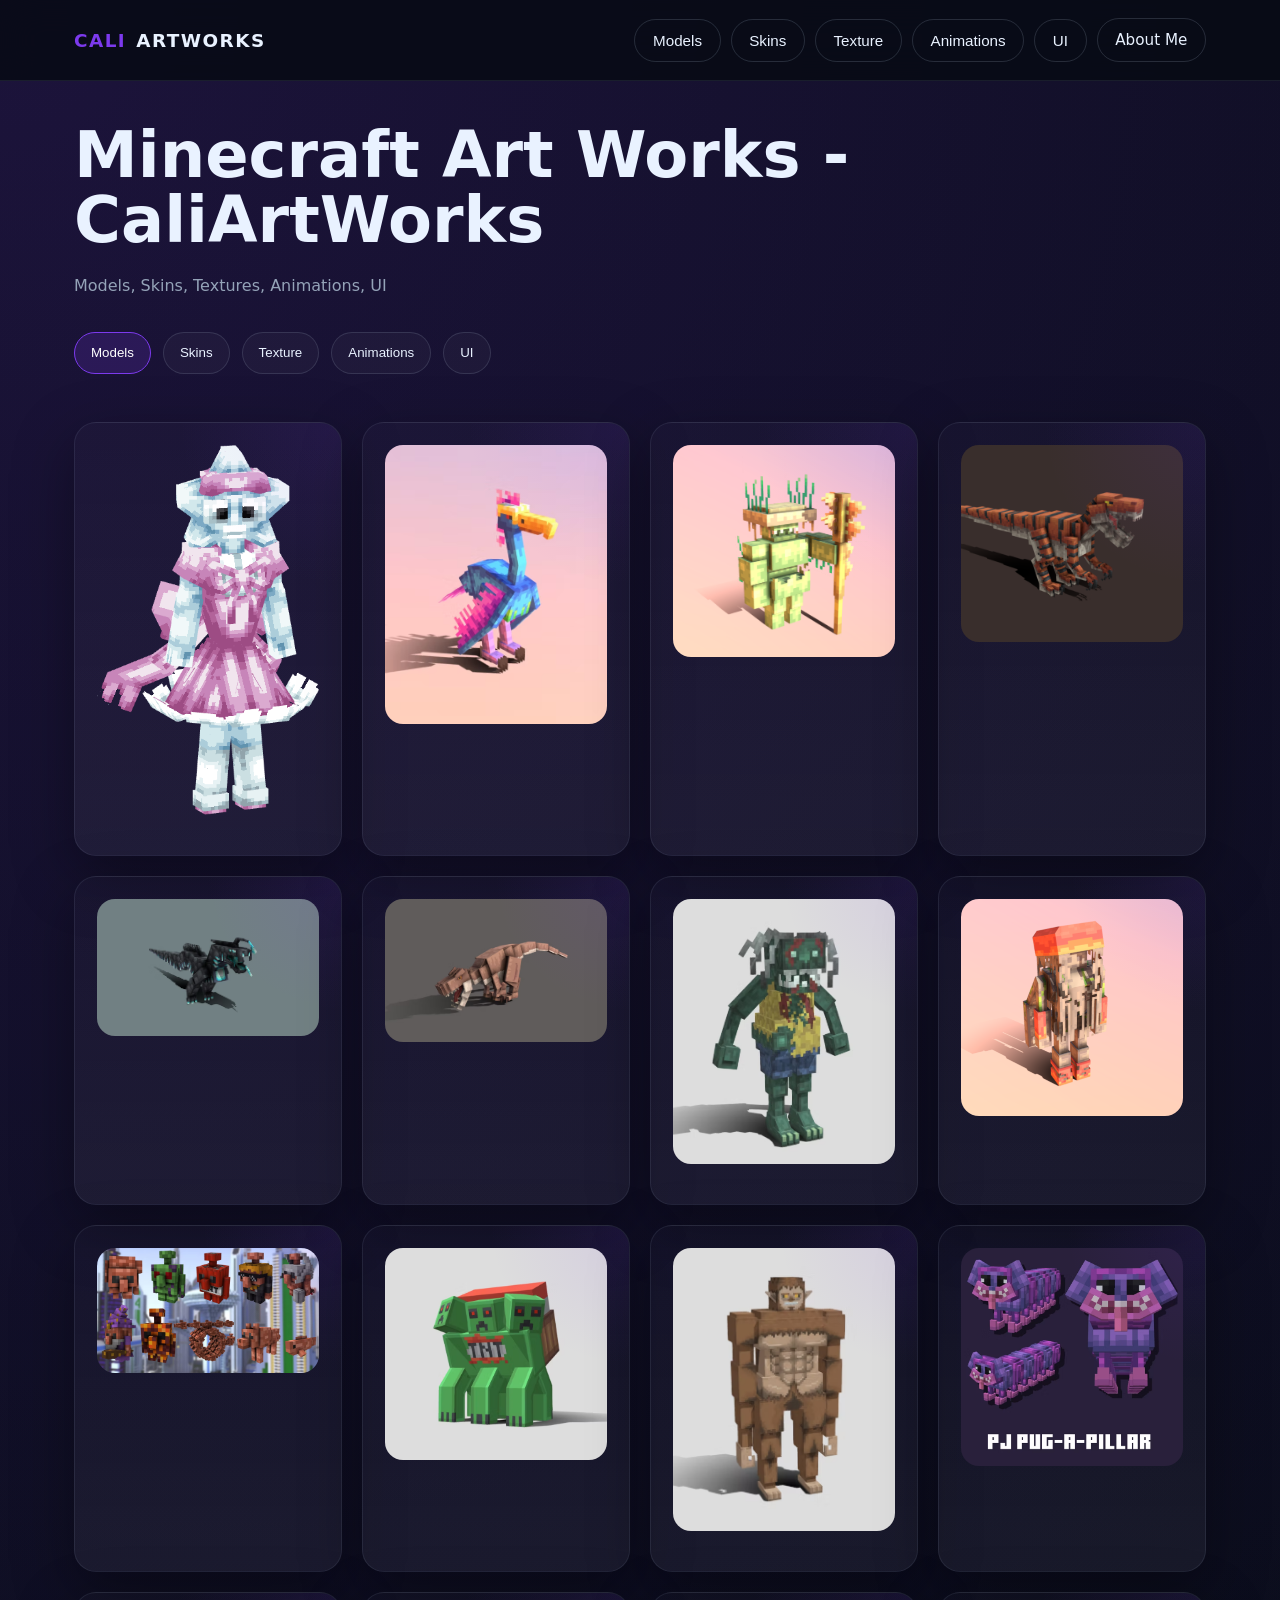
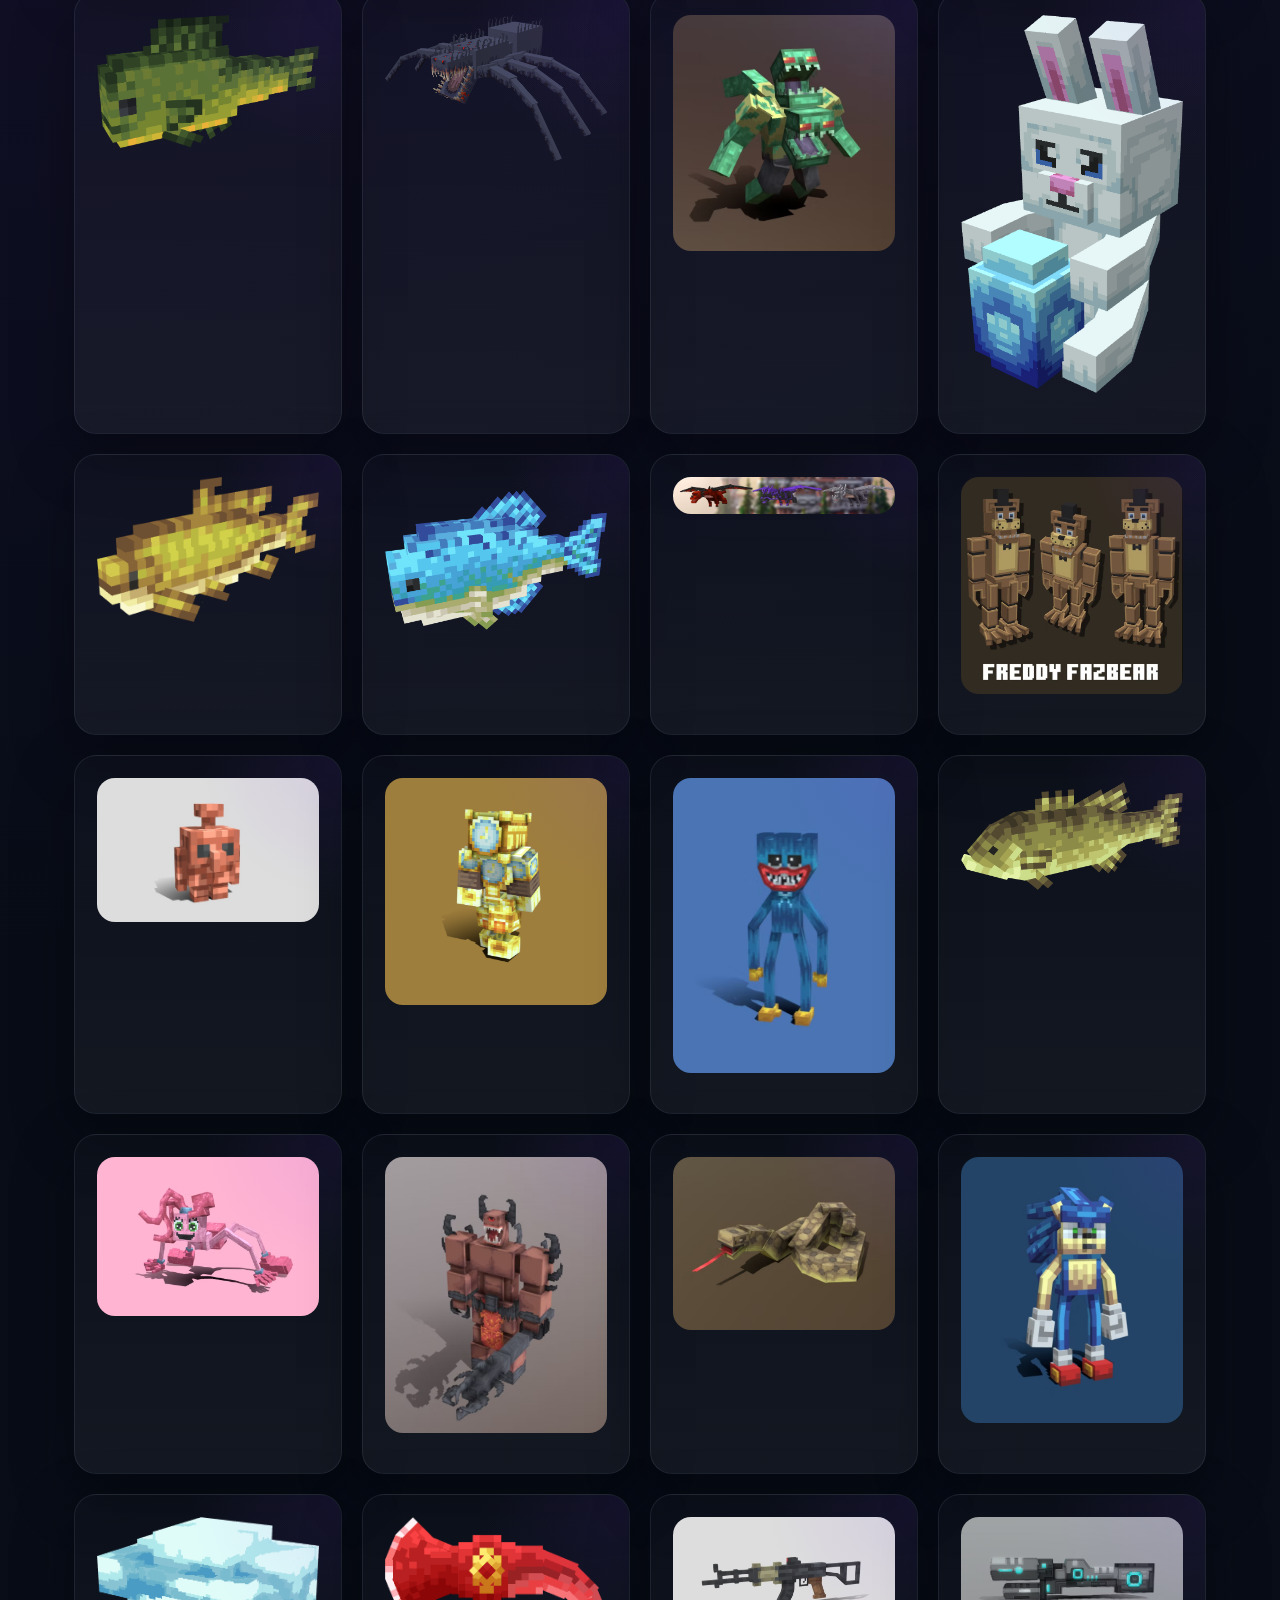
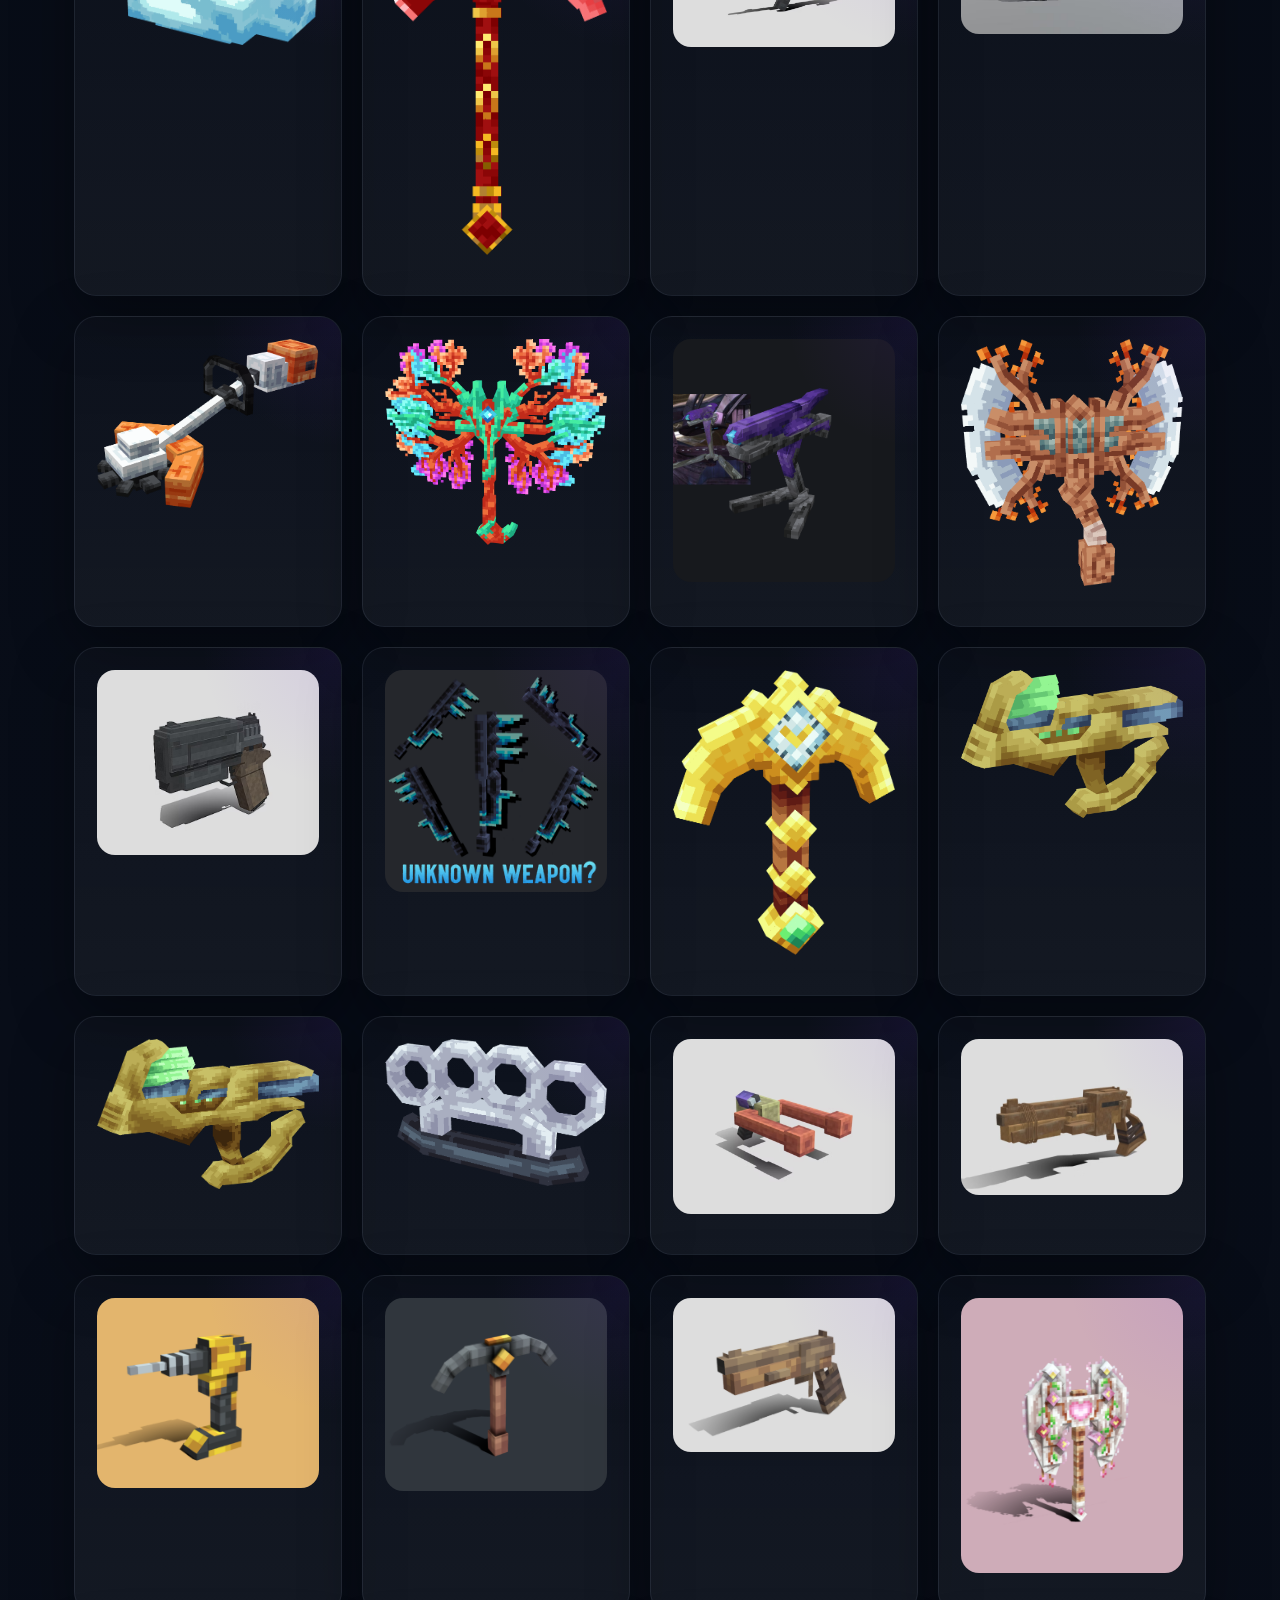
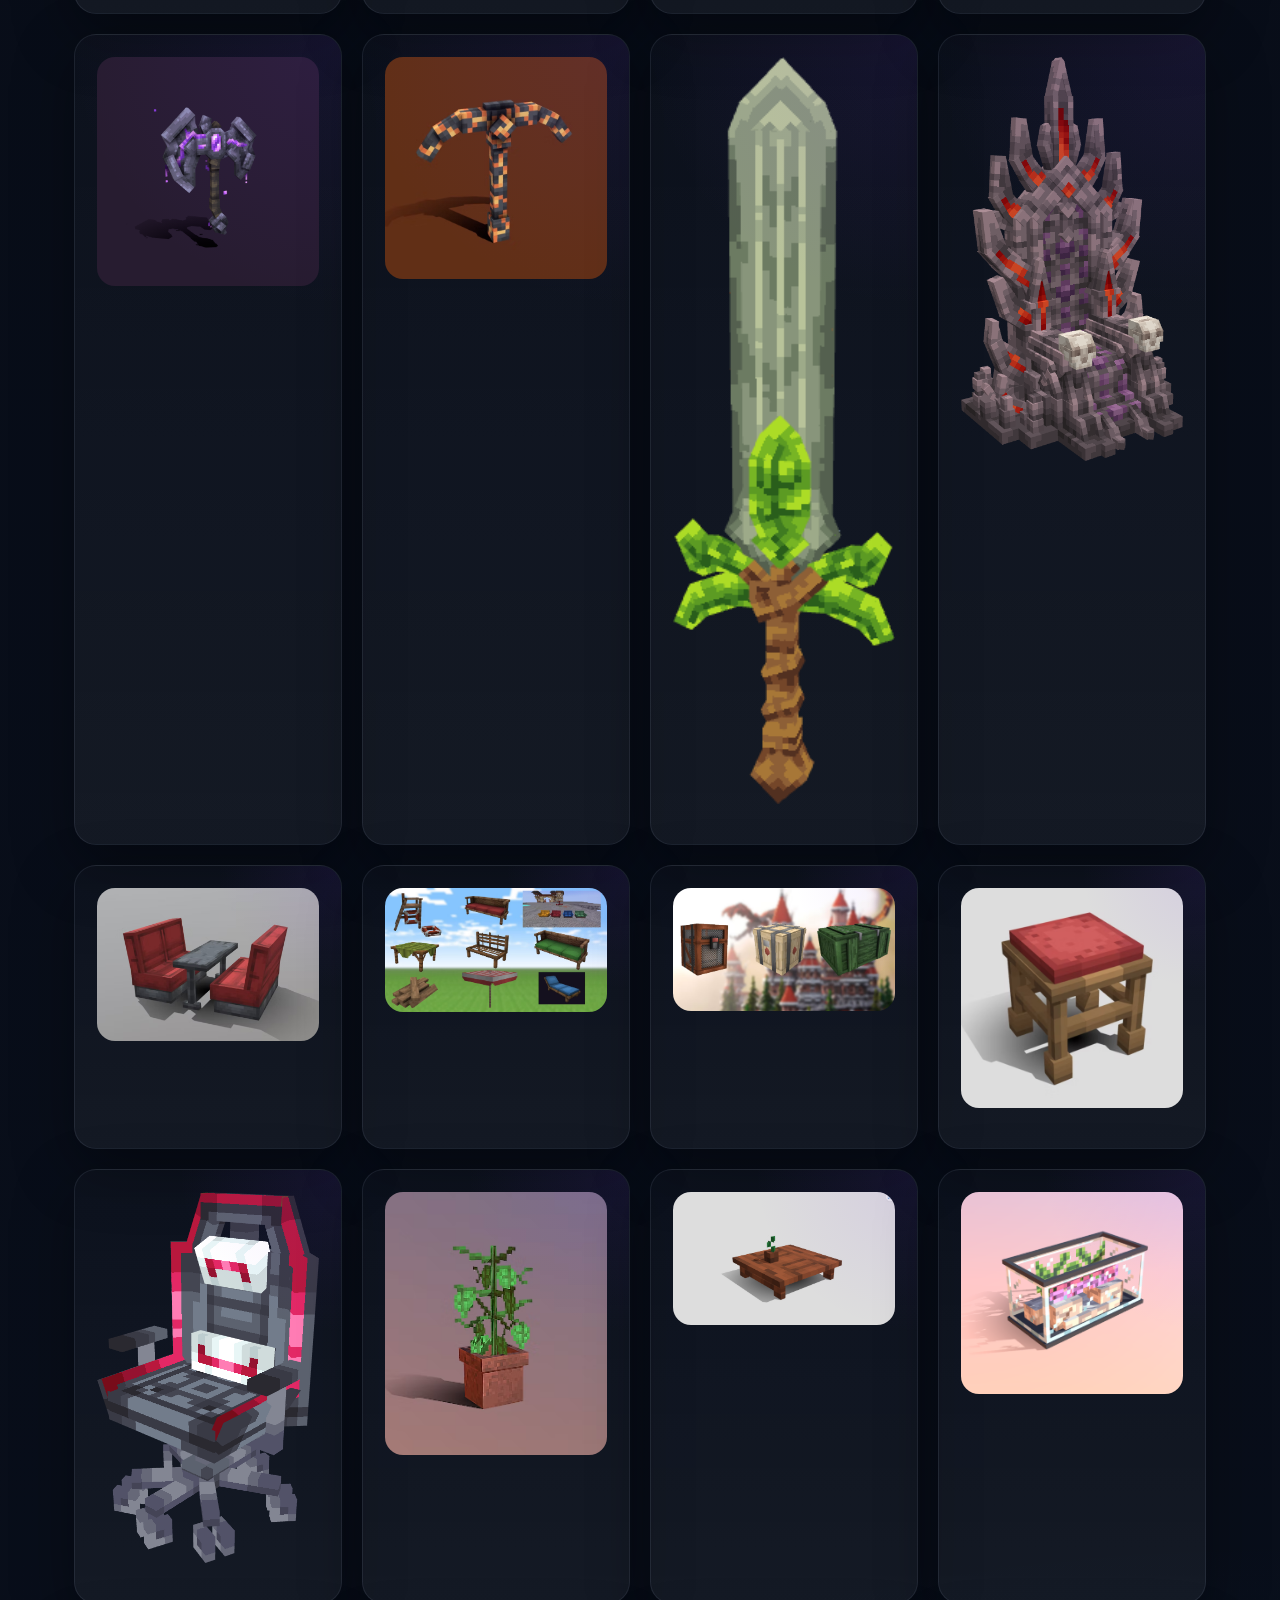
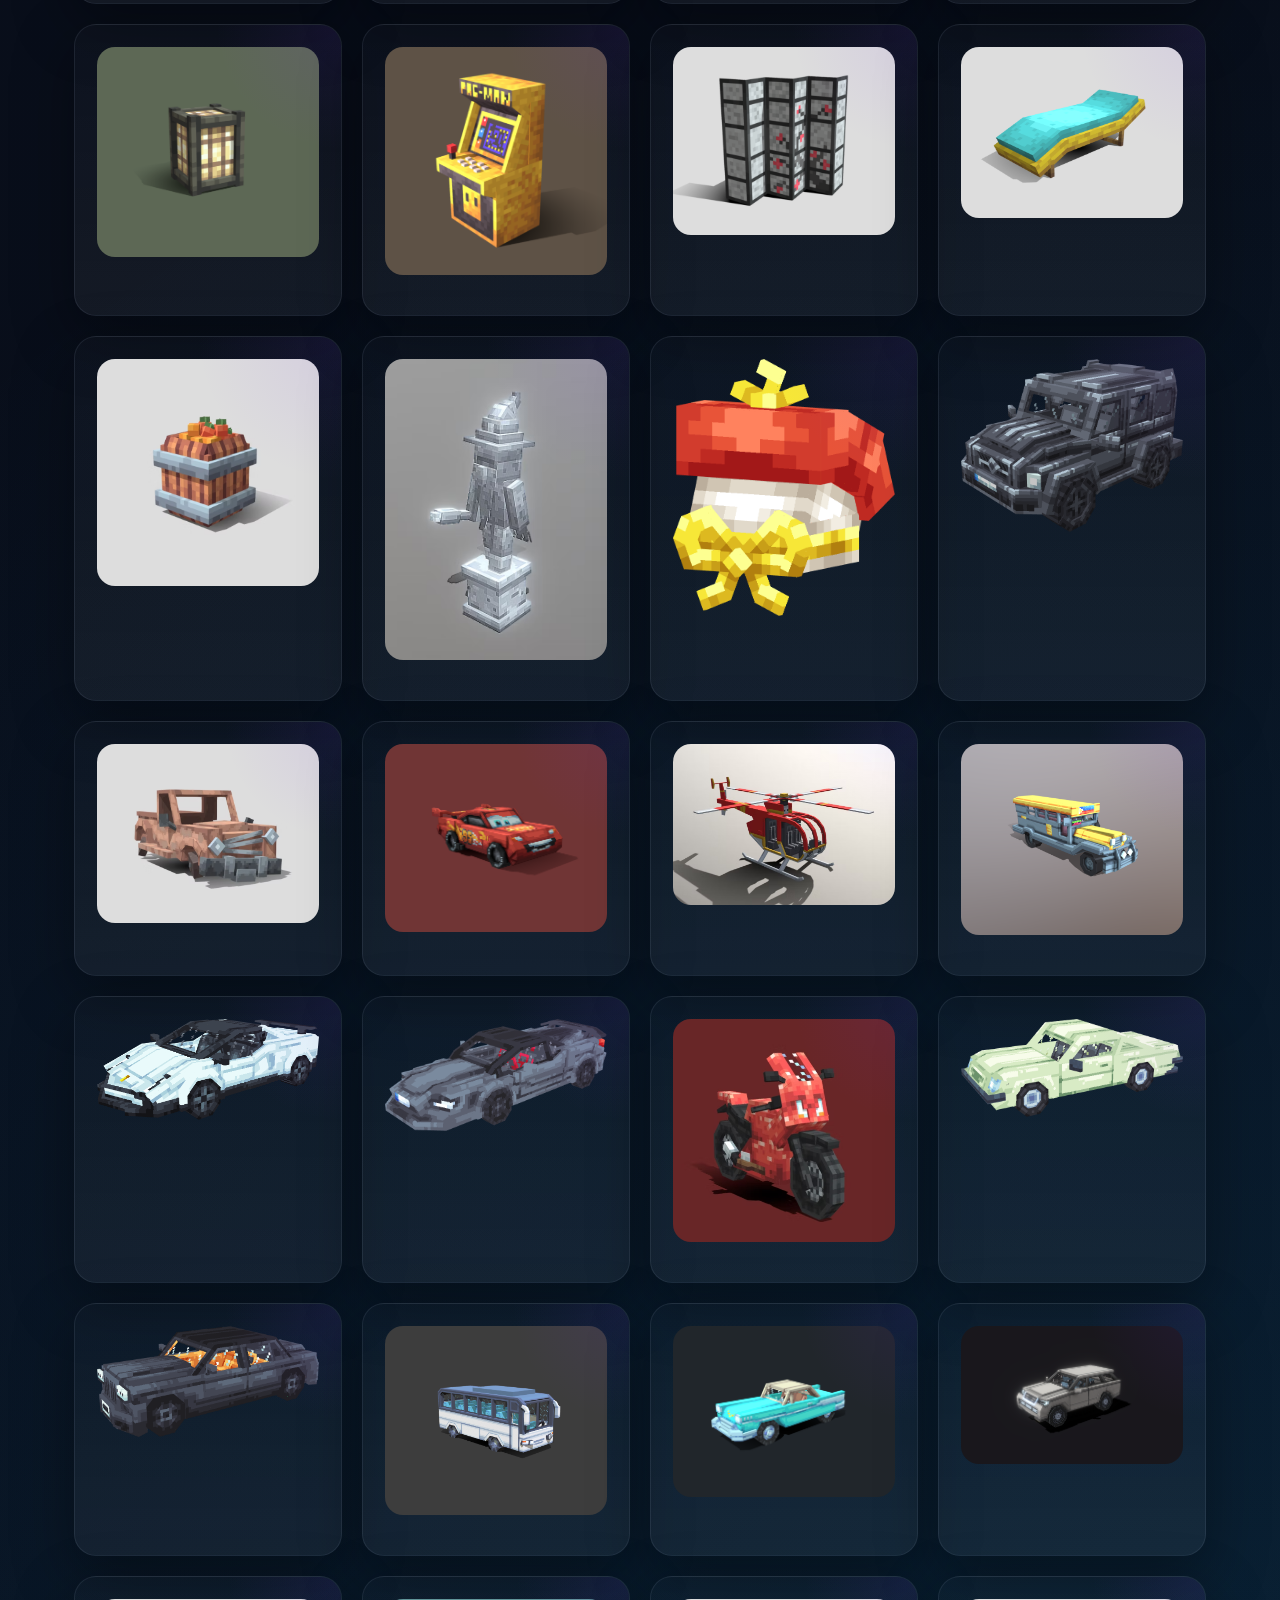
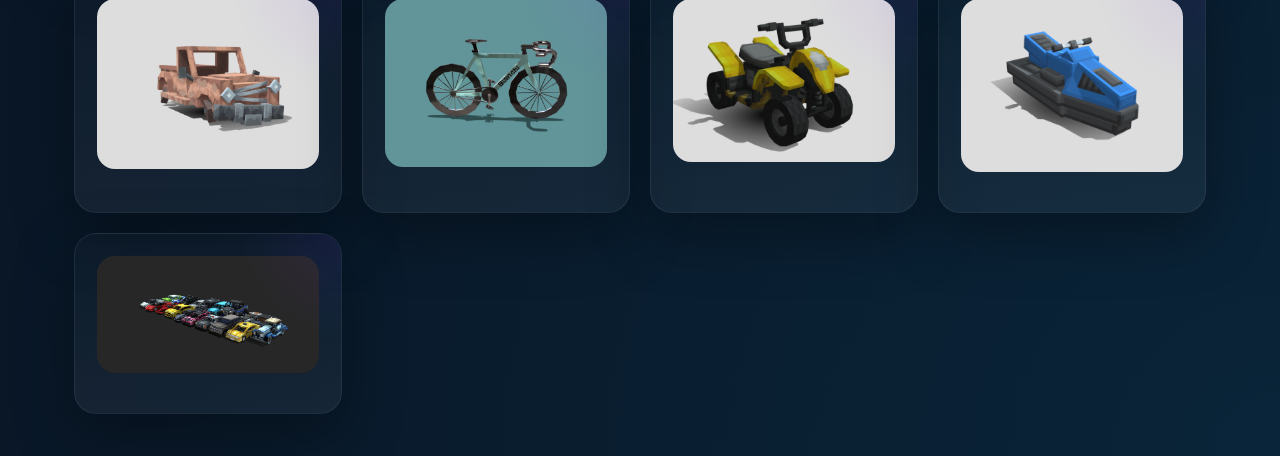
==== index.html @ 9f1f3377 "index updated" ====
<!doctype html>
<html lang="en">
  <head>
    <meta charset="UTF-8" />
    <meta name="viewport" content="width=device-width, initial-scale=1.0" />
    <title>CaliArtWorks Portfolio</title>
    <link rel="stylesheet" href="styles/style.css" />
  </head>

  <body>
    <header>
      <div class="navbar">
        <div class="brand"><span>CALI</span>ARTWORKS</div>
        <div class="nav-links">
          <button class="nav-button" onclick="showCategory('models')">
            Models
          </button>
          <button class="nav-button" onclick="showCategory('skins')">
            Skins
          </button>
          <button class="nav-button" onclick="showCategory('texture')">
            Texture
          </button>
          <button class="nav-button" onclick="showCategory('animations')">
            Animations
          </button>
          <button class="nav-button" onclick="showCategory('ui')">UI</button>
          <a href="about.html" class="about-button">About Me</a>
        </div>
      </div>
    </header>

    <section class="hero">
      <h1>Minecraft Art Works - CaliArtWorks</h1>
      <p>Models, Skins, Textures, Animations, UI</p>

      <div class="chooser">
        <button
          class="active"
          data-target="models"
          onclick="showCategory('models')"
        >
          Models
        </button>
        <button data-target="skins" onclick="showCategory('skins')">
          Skins
        </button>
        <button data-target="texture" onclick="showCategory('texture')">
          Texture
        </button>
        <button data-target="animations" onclick="showCategory('animations')">
          Animations
        </button>
        <button data-target="ui" onclick="showCategory('ui')">UI</button>
      </div>
    </section>

    <main>
      <div id="models" class="section active"></div>
      <div id="skins" class="section"></div>
      <div id="texture" class="section"></div>
      <div id="animations" class="section"></div>
      <div id="ui" class="section"></div>
    </main>
    <script>
      const buttons = document.querySelectorAll(".chooser button");

      const galleryData = {
        models: [
          {
            title: "Entities",
            folder: "bb-model-images/entities/",
            description: "Mobs, Animals, Custom Mobs",
            files: [
              "star_girl_model.png",
              "paradise_bird.png",
              "Screenshot 2024-10-21 110209.png",
              "Screenshot 2024-10-21 102900.png",
              "seamonster.png",
              "dino.png",
              "custom_zombie.png",
              "dsa.png",
              "mini_golem.png",
              "3_head_creaper.png",
              "beast_titan.png",
              "pj.png",
              "Bluegill.png",
              "boss_spider.png",
              "boss_zombie.png",
              "bunny.png",
              "carp.png",
              "Crappie.png",
              "dragons.png",
              "freddy.png",
              "FT5a1XjUYAAzc5s.jfif",
              "golden armor main.png",
              "huggy_waggy.png",
              "large mouth bass.png",
              "mommy_long_legs.png",
              "monster_horn.png",
              "snake.png",
              "sonic.png",
              "Cloud.png",
            ],
          },
          {
            title: "Weapons & Tools",
            folder: "bb-model-images/weapon_tools/",
            description:
              "Weapon and tool previews, from swords to guns to futuristic utility props.",
            files: [
              "Adurite_pickaxe.png",
              "akgun.png",
              "blaster.png",
              "brush_cutter.png",
              "coral_axe.png",
              "weapon_covenant_turret.png",
              "double_axe.png",
              "fallout_pistol.png",
              "Futuristic_space_sword.png",
              "Goldy_Clock_Pickaxe.png",
              "fuel_rod_gun_16.png",
              "fuel_rod_gun_32.png",
              "knuckles.png",
              "laser.png",
              "pipe_pistol.png",
              "Screenshot 2024-10-21 111235.png",
              "Screenshot 2024-10-21 113417.png",
              "Screenshot 2024-10-21 113857.png",
              "valentine axe.png",
              "void axe.png",
              "volcanic_pickaxe.png","forest_sword.png"
            ],
          },
          {
            title: "Items",
            folder: "bb-model-images/items/",
            description:
              "Collectibles and prop models for furniture, utilities, and world-build assets.",
            files: [
              "throne_32.png",
              "chair_table.png",
              "furniture.png",
              "furniture2.png",
              "furniture3.png",
              "gamerchair.png",
              "pot.png",
              "Screenshot 2024-08-07 115950.png",
              "Screenshot 2024-10-21 111619.png",
              "Screenshot 2024-10-21 111701.png",
              "Screenshot 2024-10-21 111721.png",
              "Screenshot 2024-10-21 114459.png",
              "Screenshot 2024-10-21 114527.png",
              "Screenshot 2026-06-01 181901.png",
              "villager_statue.png",
              "hat.png",
            ],
          },
          {
            title: "Vehicles",
            folder: "bb-model-images/vehicles/",
            description:
              "Vehicle models and transport previews for cars, helicopters, and futuristic rides.",
            files: [
              "Brabus G900 Model.png",
              "broken_car.png",
              "car.png",
              "helicopter.png",
              "jeep.png",
              "Lamborghini Aventador.png",
              "McLaren 720S.png",
              "motor.png",
              "OPEL MANTA CAR 2 MODEL.png",
              "Rolls-Royce Phantom.png",
              "Screenshot 2024-08-09 154909.png",
              "Screenshot 2024-08-11 151008.png",
              "Screenshot 2024-09-10 200832.png",
              "Screenshot 2024-10-06 144537.png",
              "Screenshot 2024-10-21 114609.png",
              "Screenshot 2024-10-21 115008.png",
              "Screenshot 2024-10-21 115047.png",
              "vehicles.png",
            ],
          },
        ],
        skins: [
          {
            title: "16x16 Skins",
            folder: "bb-model-images/Skins/16x16/",
            description:
              "Pixel skins made for retro charm and compact character styling.",
            files: ["skin1.png", "skin2.png"],
          },
          {
            title: "32x32 Skins",
            folder: "bb-model-images/Skins/32x32/",
            description:
              "Medium-resolution skin sets with extra detail and clean readability.",
            files: [
              "skin0.png",
              "skin1.png",
              "skin10.png",
              "skin11.png",
              "skin12.png",
              "skin2.png",
              "skin3.png",
              "skin4.png",
              "skin5.png",
              "skin6.png",
              "skin8.png",
              "skin9.png",
            ],
          },
        ],
        texture: [
          {
            title: "Item Textures",
            folder: "bb-model-images/textures/2ds/",
            description:
              "Clean item texture sheets designed for gear, consumables, and on-screen props.",
            files: ["1.png"],
          },
          {
            title: "Block Textures",
            folder: "bb-model-images/textures/blocks/",
            description:
              "Environment and block textures made for stylized world-building and terrain.",
            files: ["1.png", "earth_model.png", "mars_basalt.png", "mars_gabbro.png", "mars_permafrost.png", "mars_regolith.png"],
          },
        ],
        animations: [
          {
            title: "Mob Animations",
            folder: "bb-model-images/animation/",
            description:
              "Creature and enemy animation previews designed for motion-rich gameplay.",
            files: [
              "star_girl_gif.gif",
              "boss_spider.gif",
              "Pterodactyl.gif",
              "Triceratops.gif",
              "star_girl.mp4",
            ],
          },
          {
            title: "Weapon Animations",
            folder: "bb-model-images/animation/",
            description:
              "Action-focused weapon motion previews that convey impact and pacing.",
            files: ["fb_axe.gif"],
          },
          {
            title: "Vehicle Animations",
            folder: "bb-model-images/animation/",
            description:
              "Animated vehicle previews that showcase momentum, effects, and speed.",
            files: ["lightning_mcqueen.gif", "dino.mp4"],
          },
        ],
        ui: [
          {
            title: "UI Work",
            description:
              "UI assets are on the way — a dedicated interface gallery will be added soon.",
            files: [],
          },
        ],
      };

      function createMediaCard(categoryTitle, description, filePath, fileType) {
        const card = document.createElement("article");
        card.className = "card";

        const media = document.createElement(
          fileType === "video" ? "video" : "img",
        );
        media.src = filePath;
        media.alt = `${categoryTitle} preview`;
        if (fileType === "video") {
          media.controls = true;
          media.muted = true;
          media.loop = true;
        }
        card.appendChild(media);

        return card;
      }

      function renderSection(sectionId) {
        const container = document.getElementById(sectionId);
        container.innerHTML = "";

        galleryData[sectionId].forEach((group) => {
          if (!group.files.length) {
            const placeholder = document.createElement("article");
            placeholder.className = "card";
            const placeholderBox = document.createElement("div");
            placeholderBox.className = "media-placeholder";
            placeholderBox.textContent = group.description;
            placeholder.appendChild(placeholderBox);
            const content = document.createElement("div");
            content.className = "card-content";
            const title = document.createElement("h3");
            title.textContent = group.title;
            content.appendChild(title);
            const subtitle = document.createElement("p");
            subtitle.textContent = "This gallery is coming soon.";
            content.appendChild(subtitle);
            placeholder.appendChild(content);
            container.appendChild(placeholder);
            return;
          }

          group.files.forEach((fileName) => {
            const filePath = `${group.folder}${fileName}`;
            const fileType = fileName.toLowerCase().endsWith(".mp4")
              ? "video"
              : "image";
            const cardTitle = group.title;
            container.appendChild(
              createMediaCard(cardTitle, group.description, filePath, fileType),
            );
          });
        });
      }

      function showCategory(category) {
        document.querySelectorAll(".section").forEach((section) => {
          section.classList.toggle("active", section.id === category);
        });
        buttons.forEach((btn) => {
          btn.classList.toggle("active", btn.dataset.target === category);
        });
        document.querySelectorAll(".nav-button").forEach((btn) => {
          if (btn.textContent.toLowerCase() === category) {
            btn.classList.add("active");
          } else {
            btn.classList.remove("active");
          }
        });
      }

      function renderGallery() {
        Object.keys(galleryData).forEach(renderSection);
      }

      renderGallery();
    </script>
  </body>
</html>
---- styles/style.css ----
:root {
  --bg: #070b14;
  --surface: #111827;
  --surface-strong: #1f2937;
  --text: #e9f2ff;
  --muted: #94a3b8;
  --accent: #7c3aed;
  --accent-soft: rgba(124, 58, 237, 0.18);
  --border: rgba(148, 163, 184, 0.18);
  --shadow: 0 20px 60px rgba(0, 0, 0, 0.35);
}

* {
  box-sizing: border-box;
}

body {
  margin: 0;
  min-height: 100vh;
  font-family: Inter, system-ui, sans-serif;
  color: var(--text);
  background: radial-gradient(circle at top left, rgba(124, 58, 237, 0.18), transparent 30%),
              radial-gradient(circle at bottom right, rgba(14, 165, 233, 0.14), transparent 25%),
              linear-gradient(180deg, #070b14 0%, #090f1c 100%);
}

body.about-page {
  background: linear-gradient(180deg, #070b14 0%, #0d1130 100%);
}

header {
  position: sticky;
  top: 0;
  z-index: 10;
  backdrop-filter: blur(18px);
  background: rgba(7, 11, 20, 0.86);
  border-bottom: 1px solid rgba(148, 163, 184, 0.12);
}

.navbar {
  max-width: 1180px;
  margin: 0 auto;
  padding: 18px 24px;
  display: flex;
  align-items: center;
  justify-content: space-between;
  gap: 16px;
}

.brand {
  display: flex;
  align-items: center;
  gap: 10px;
  font-size: 1.15rem;
  font-weight: 700;
  letter-spacing: 0.08em;
  text-transform: uppercase;
}

.brand span {
  color: var(--accent);
}

.nav-links {
  display: flex;
  flex-wrap: wrap;
  gap: 10px;
  align-items: center;
}

.nav-button,
.about-button {
  background: transparent;
  border: 1px solid rgba(148, 163, 184, 0.22);
  color: var(--text);
  text-decoration: none;
  padding: 0.75rem 1.1rem;
  border-radius: 999px;
  cursor: pointer;
  font-size: 0.95rem;
  transition: transform 0.18s ease, background 0.18s ease, border-color 0.18s ease;
}

.nav-button:hover,
.about-button:hover {
  transform: translateY(-1px);
  background: rgba(124, 58, 237, 0.12);
  border-color: rgba(124, 58, 237, 0.45);
}

.hero {
  max-width: 1180px;
  margin: 0 auto;
  padding: 42px 24px 22px;
}

.hero h1 {
  font-size: clamp(2.5rem, 5vw, 4rem);
  margin: 0;
  line-height: 1.02;
}

.hero p {
  max-width: 780px;
  margin: 18px 0 0;
  color: var(--muted);
  font-size: 1rem;
  line-height: 1.75;
}

.chooser {
  margin-top: 32px;
  display: flex;
  flex-wrap: wrap;
  gap: 12px;
}

.chooser button {
  border: 1px solid rgba(148, 163, 184, 0.2);
  background: rgba(255, 255, 255, 0.03);
  color: var(--text);
  border-radius: 999px;
  padding: 0.8rem 1rem;
  cursor: pointer;
  transition: background 0.18s ease, border-color 0.18s ease;
}

.chooser button.active,
.chooser button:hover {
  background: var(--accent-soft);
  border-color: var(--accent);
  color: #fff;
}

main {
  max-width: 1180px;
  margin: 0 auto;
  padding: 0 24px 42px;
}

.section {
  display: none;
  gap: 20px;
  margin-top: 26px;
}

.section.active {
  display: grid;
  grid-template-columns: repeat(auto-fit, minmax(240px, 1fr));
}

.card {
  background: linear-gradient(180deg, rgba(255, 255, 255, 0.02), rgba(255, 255, 255, 0.05));
  border: 1px solid rgba(148, 163, 184, 0.12);
  border-radius: 22px;
  padding: 22px;
  box-shadow: var(--shadow);
  position: relative;
  overflow: hidden;
  min-height: 180px;
}

.card::before {
  content: "";
  position: absolute;
  inset: 0;
  background: radial-gradient(circle at top right, rgba(124, 58, 237, 0.12), transparent 32%);
  opacity: 0.8;
  pointer-events: none;
}

.card img,
.card video {
  width: 100%;
  height: auto;
  border-radius: 18px;
  display: block;
  margin-bottom: 18px;
  object-fit: cover;

}
.card img {
  width: 100%;
  height: auto;
  border-radius: 18px;
  display: block;
  margin-bottom: 18px;
  object-fit: cover;
  transition: transform 0.3s ease;
}

.card img:hover {
  transform: scale(1.05);
}

.media-placeholder {
  width: 100%;
  min-height: 180px;
  border-radius: 18px;
  background: rgba(255, 255, 255, 0.05);
  display: flex;
  align-items: center;
  justify-content: center;
  color: var(--muted);
  font-size: 0.95rem;
  margin-bottom: 18px;
  text-align: center;
  padding: 18px;
}

.card-content {
  position: relative;
  z-index: 1;
  height: 100%;
  display: flex;
  flex-direction: column;
  justify-content: space-between;
}

.card h3 {
  margin: 0 0 14px;
  font-size: 1.1rem;
}

.card p {
  margin: 0;
  color: var(--muted);
  line-height: 1.6;
}

.hint {
  margin-top: 22px;
  padding: 16px 18px;
  border-radius: 18px;
  background: rgba(71, 85, 105, 0.14);
  border: 1px solid rgba(148, 163, 184, 0.12);
  color: var(--muted);
  display: inline-flex;
}

.cta-row {
  display: flex;
  flex-wrap: wrap;
  gap: 14px;
  margin-top: 26px;
  align-items: center;
}

.cta-row a {
  color: #eff6ff;
  text-decoration: none;
  border-bottom: 1px dashed rgba(255, 255, 255, 0.28);
}

.container {
  max-width: 860px;
  margin: 0 auto;
  padding: 32px 24px;
}

.topbar {
  display: flex;
  justify-content: space-between;
  align-items: center;
  gap: 16px;
  margin-bottom: 24px;
}

.topbar a {
  color: var(--text);
  text-decoration: none;
  border: 1px solid rgba(148, 163, 184, 0.2);
  padding: 0.85rem 1rem;
  border-radius: 999px;
  transition: background 0.18s ease;
}

.topbar a:hover {
  background: rgba(124, 58, 237, 0.12);
}

h1 {
  margin: 0;
  font-size: clamp(2rem, 4vw, 3rem);
}

p {
  color: var(--muted);
  line-height: 1.75;
  margin: 18px 0 32px;
}

.card.form-card {
  background: rgba(255, 255, 255, 0.03);
  border: 1px solid rgba(148, 163, 184, 0.14);
  border-radius: 28px;
  padding: 28px;
  box-shadow: 0 28px 60px rgba(0, 0, 0, 0.25);
}

.field {
  display: grid;
  gap: 10px;
  margin-bottom: 18px;
}
.field p.field-description {
  color: rgb(123, 34, 175);
  font-weight: bold;
  
}

label {
  color: #cbd5e1;
  font-size: 0.95rem;
  font-weight: 600;
}

input,
textarea {
  width: 100%;
  border: 1px solid rgba(148, 163, 184, 0.18);
  border-radius: 16px;
  background: rgba(15, 23, 42, 0.95);
  color: var(--text);
  padding: 14px 16px;
  font-size: 1rem;
  outline: none;
}

textarea {
  min-height: 170px;
  resize: vertical;
}

.submit-button {
  display: inline-flex;
  align-items: center;
  justify-content: center;
  padding: 0.95rem 1.5rem;
  background: linear-gradient(135deg, #7c3aed, #38bdf8);
  border: none;
  color: #fff;
  border-radius: 999px;
  font-size: 1rem;
  cursor: pointer;
  transition: transform 0.18s ease;
}

.submit-button:hover {
  transform: translateY(-1px);
}

.note {
  margin-top: 20px;
  color: var(--muted);
  font-size: 0.95rem;
}

@media (max-width: 720px) {
  .navbar {
    flex-direction: column;
    align-items: stretch;
  }

  .hero {
    padding-top: 24px;
  }
}
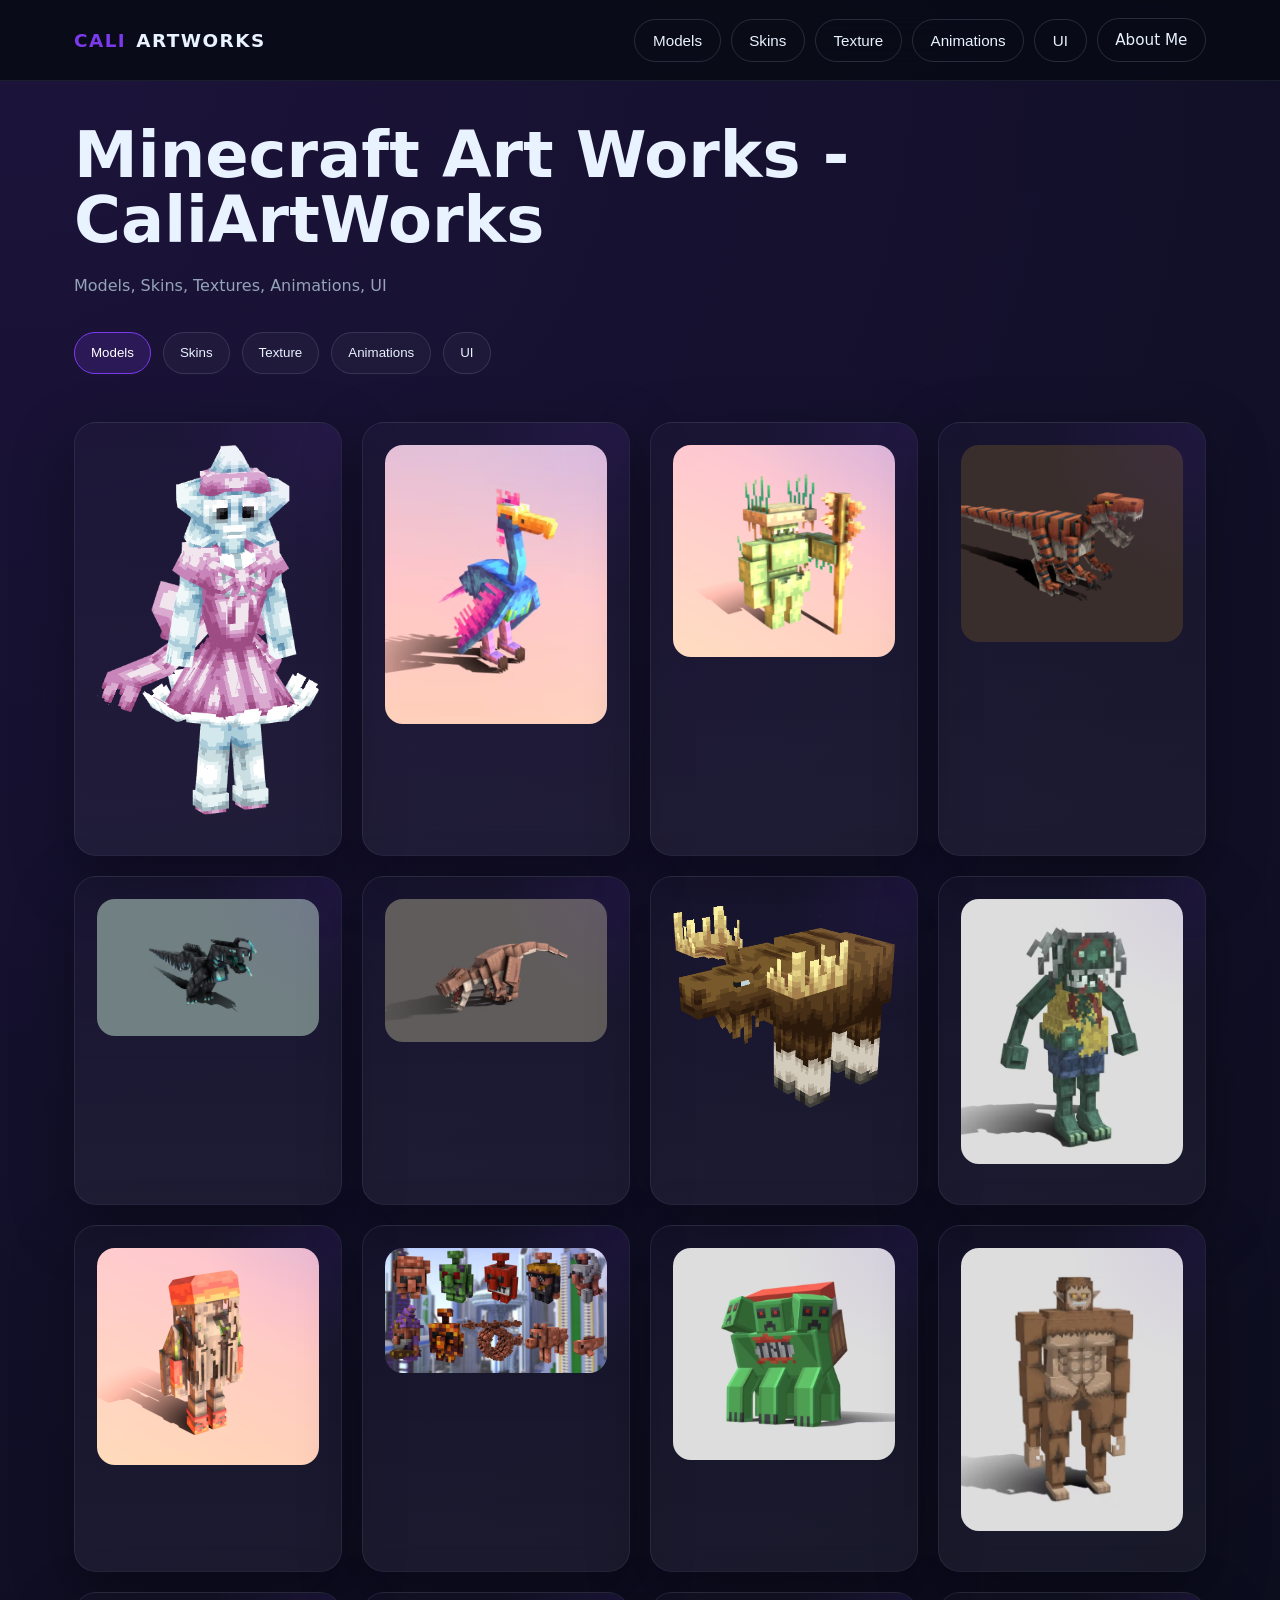
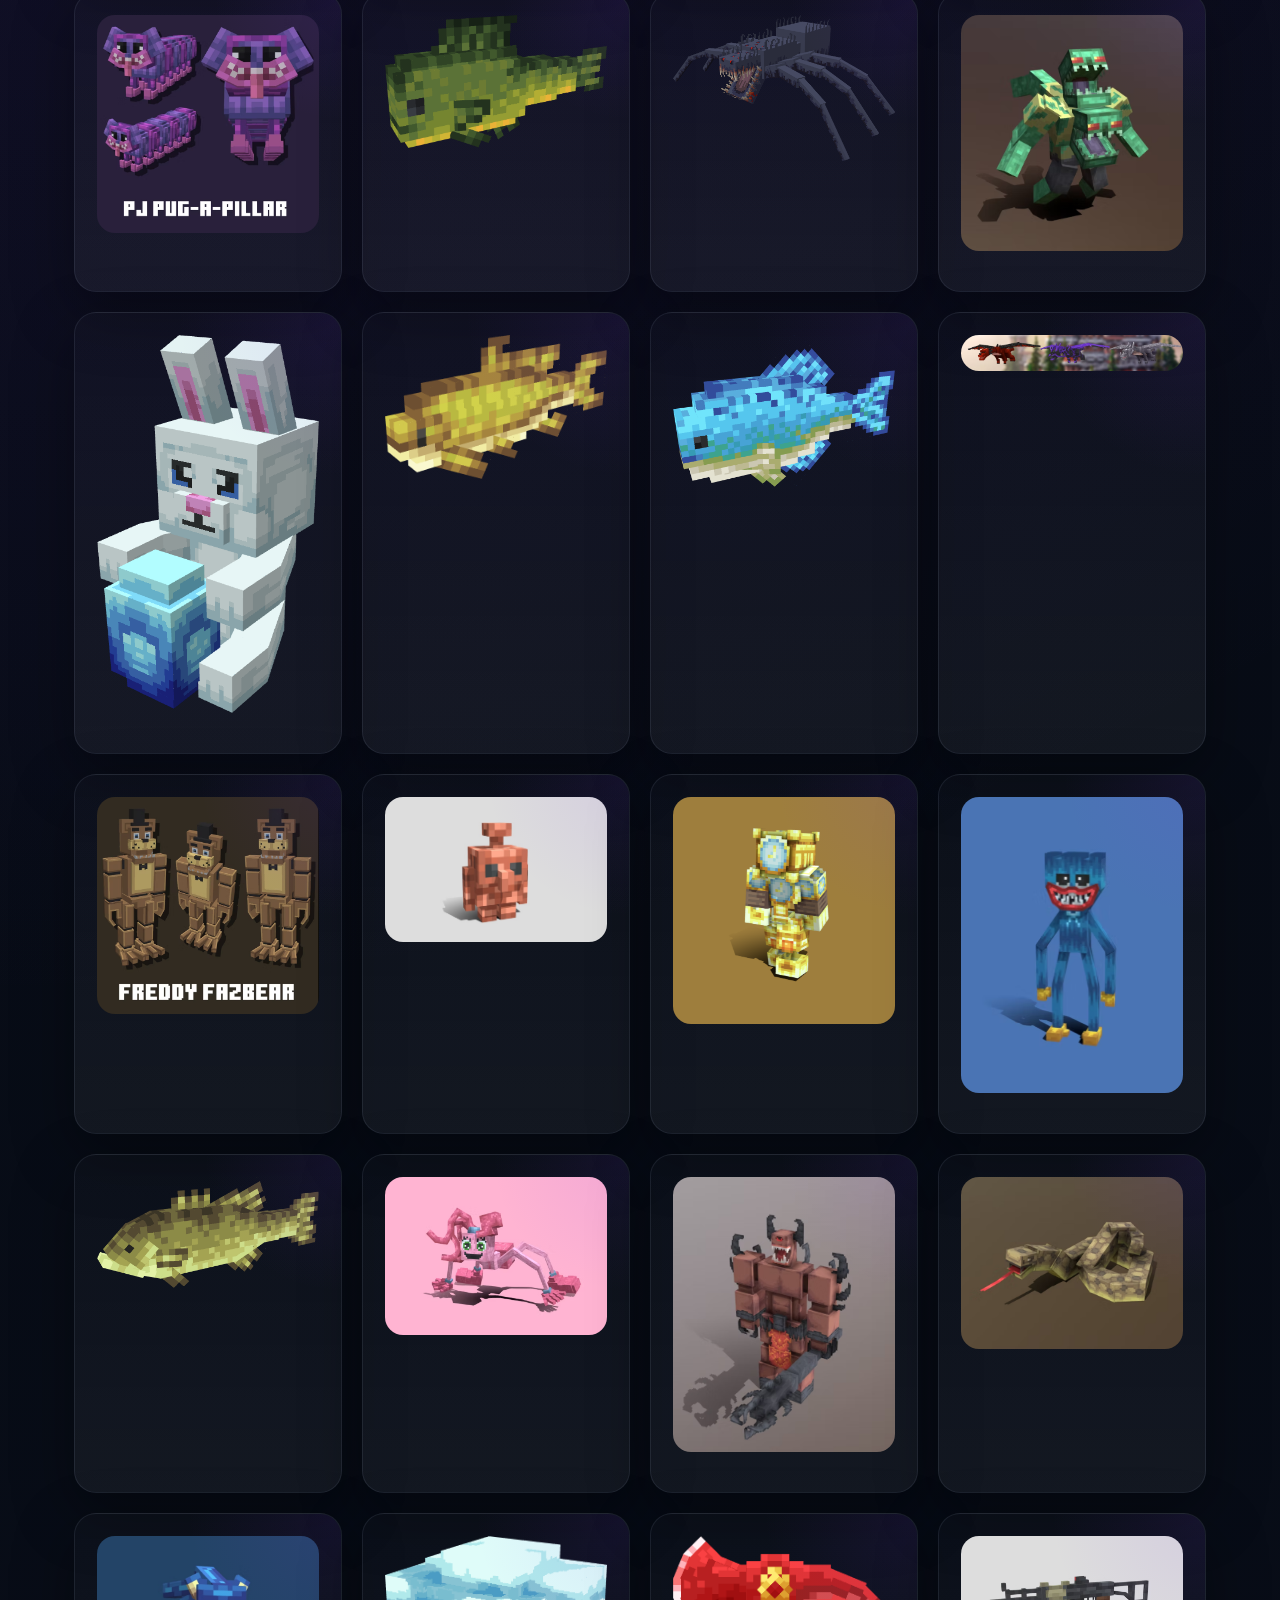
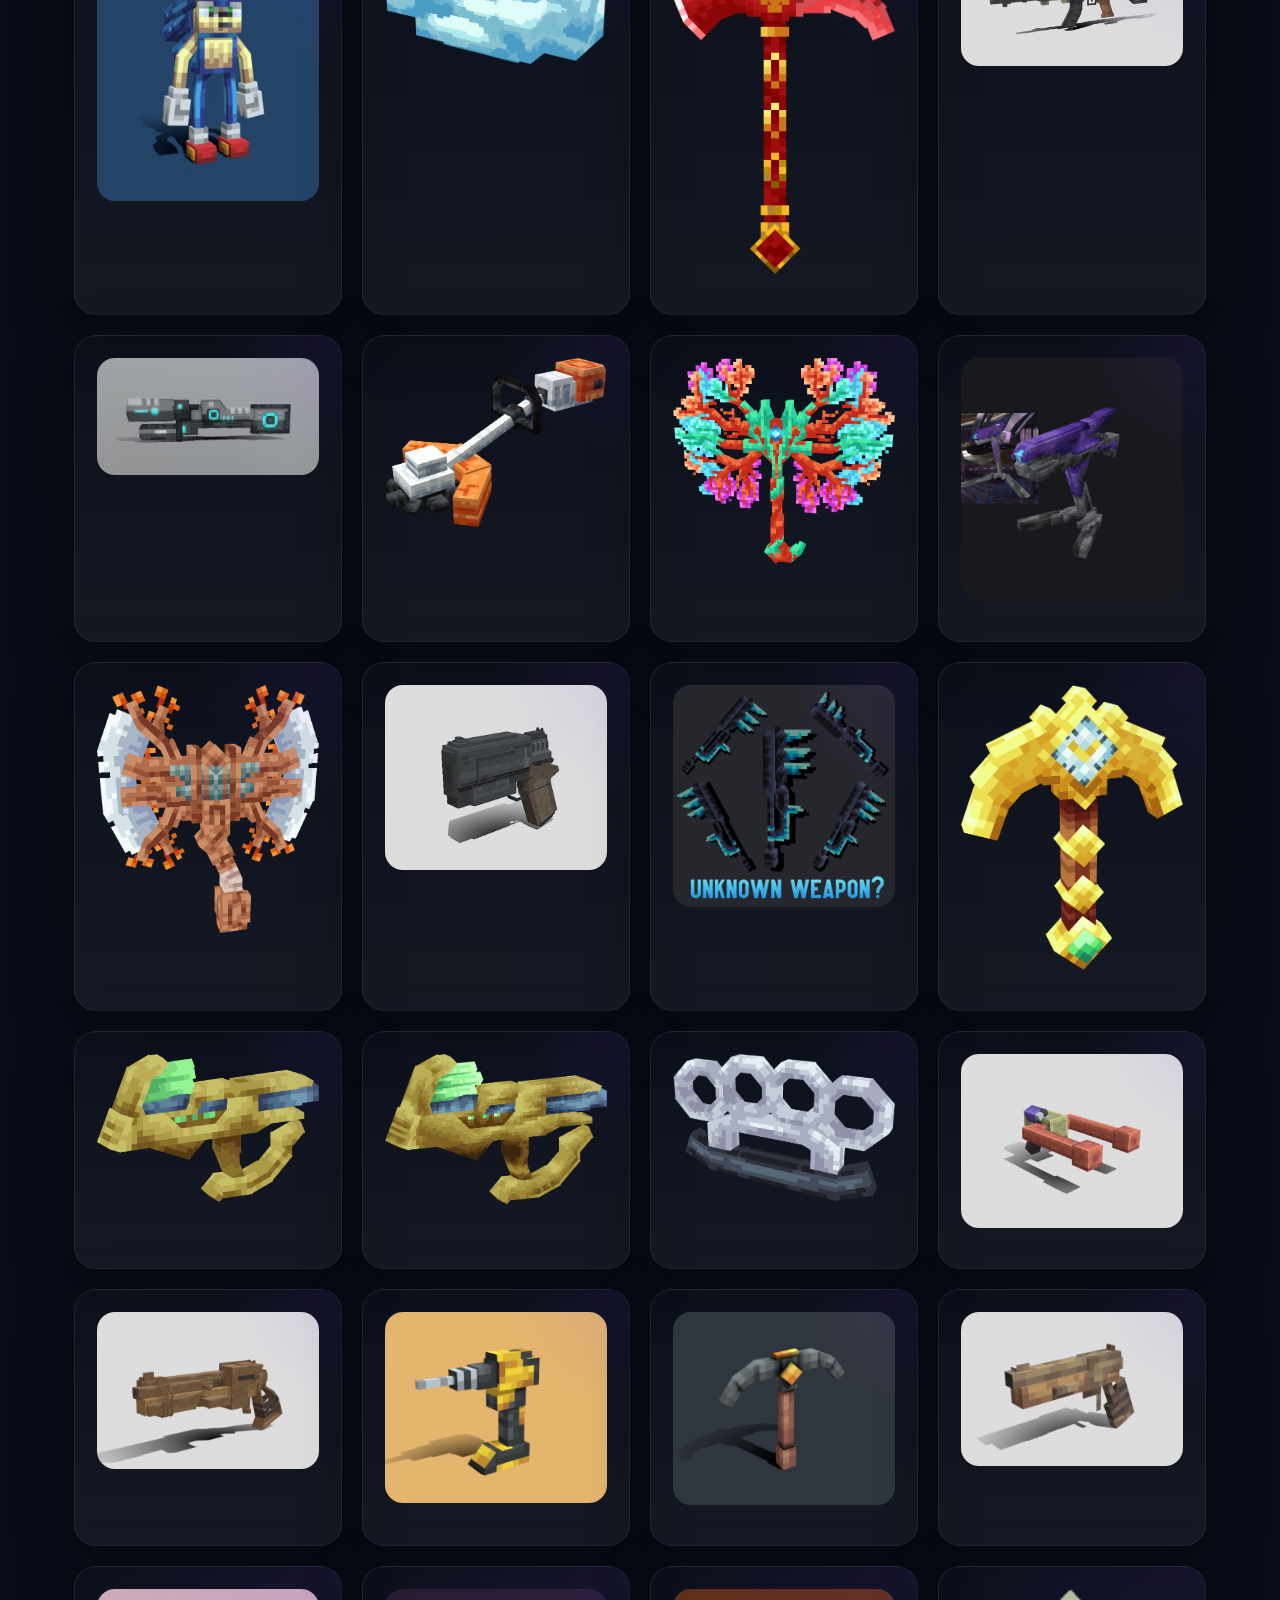
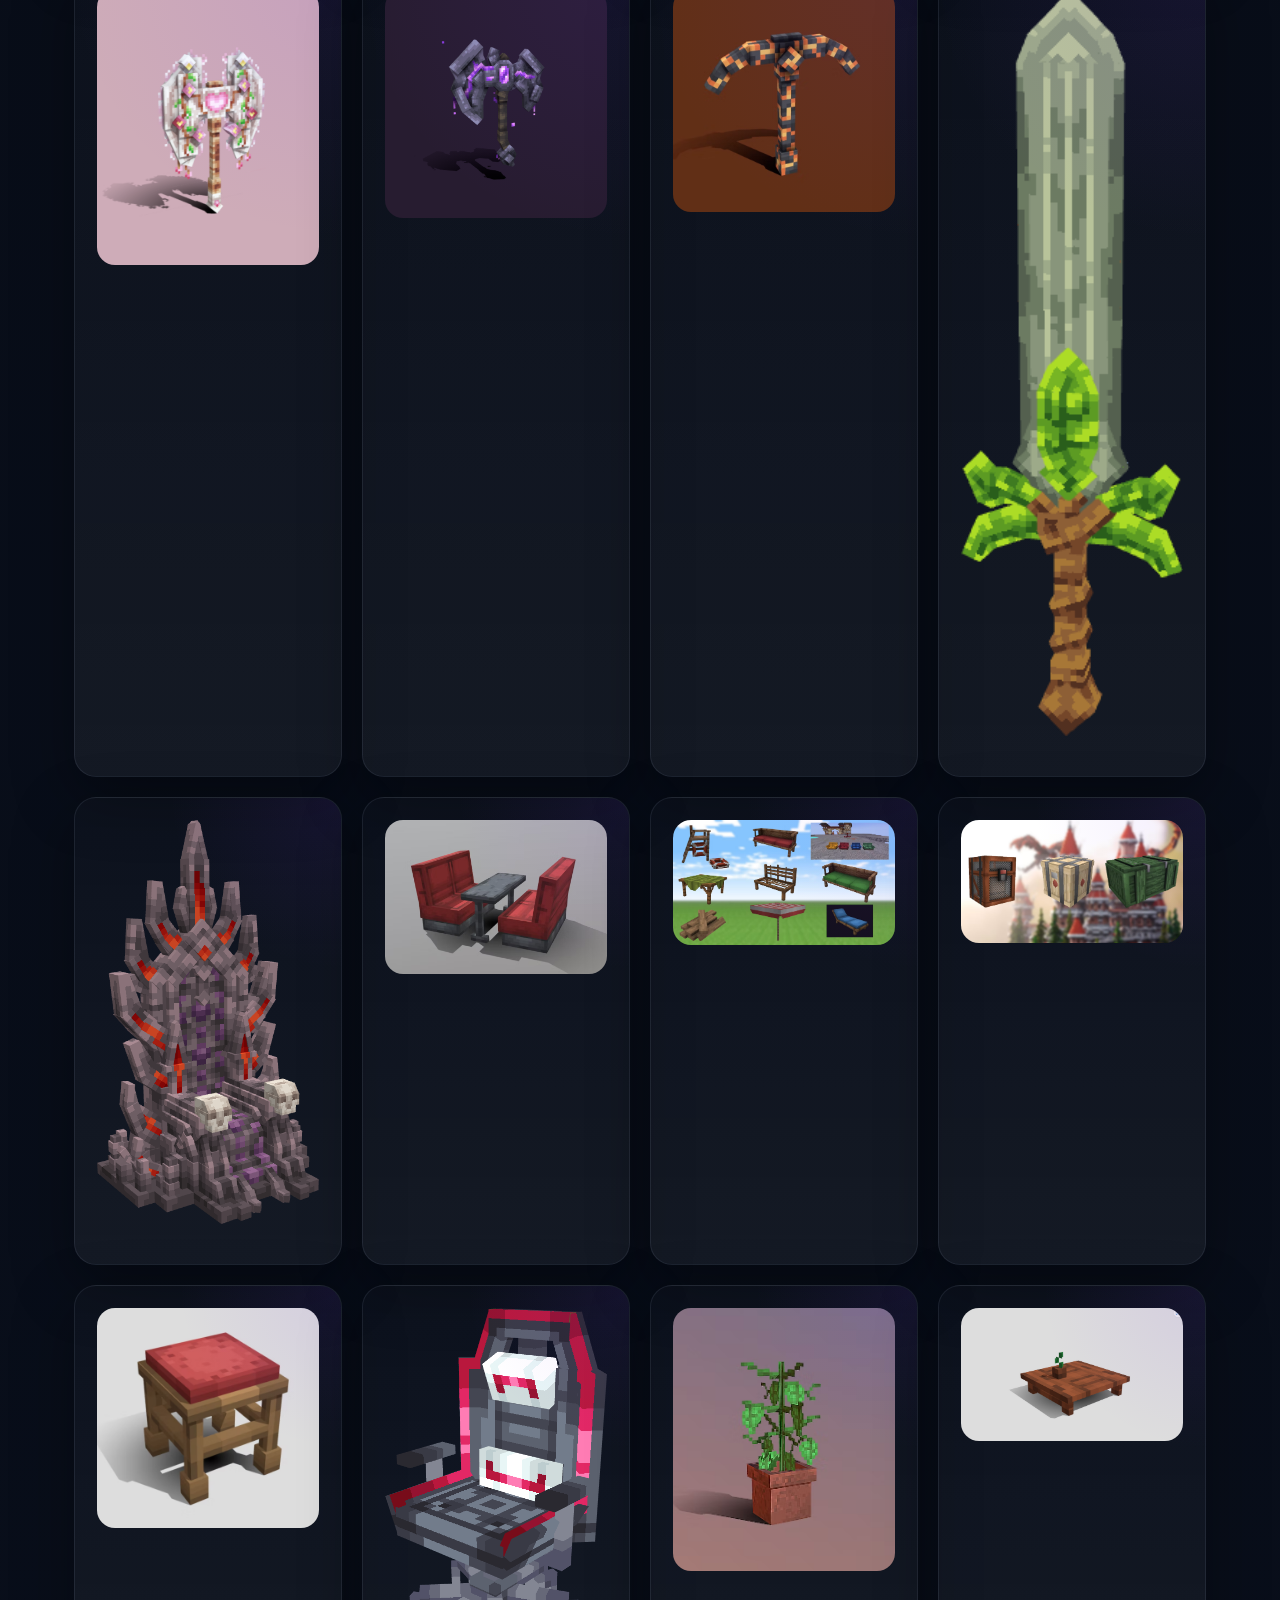
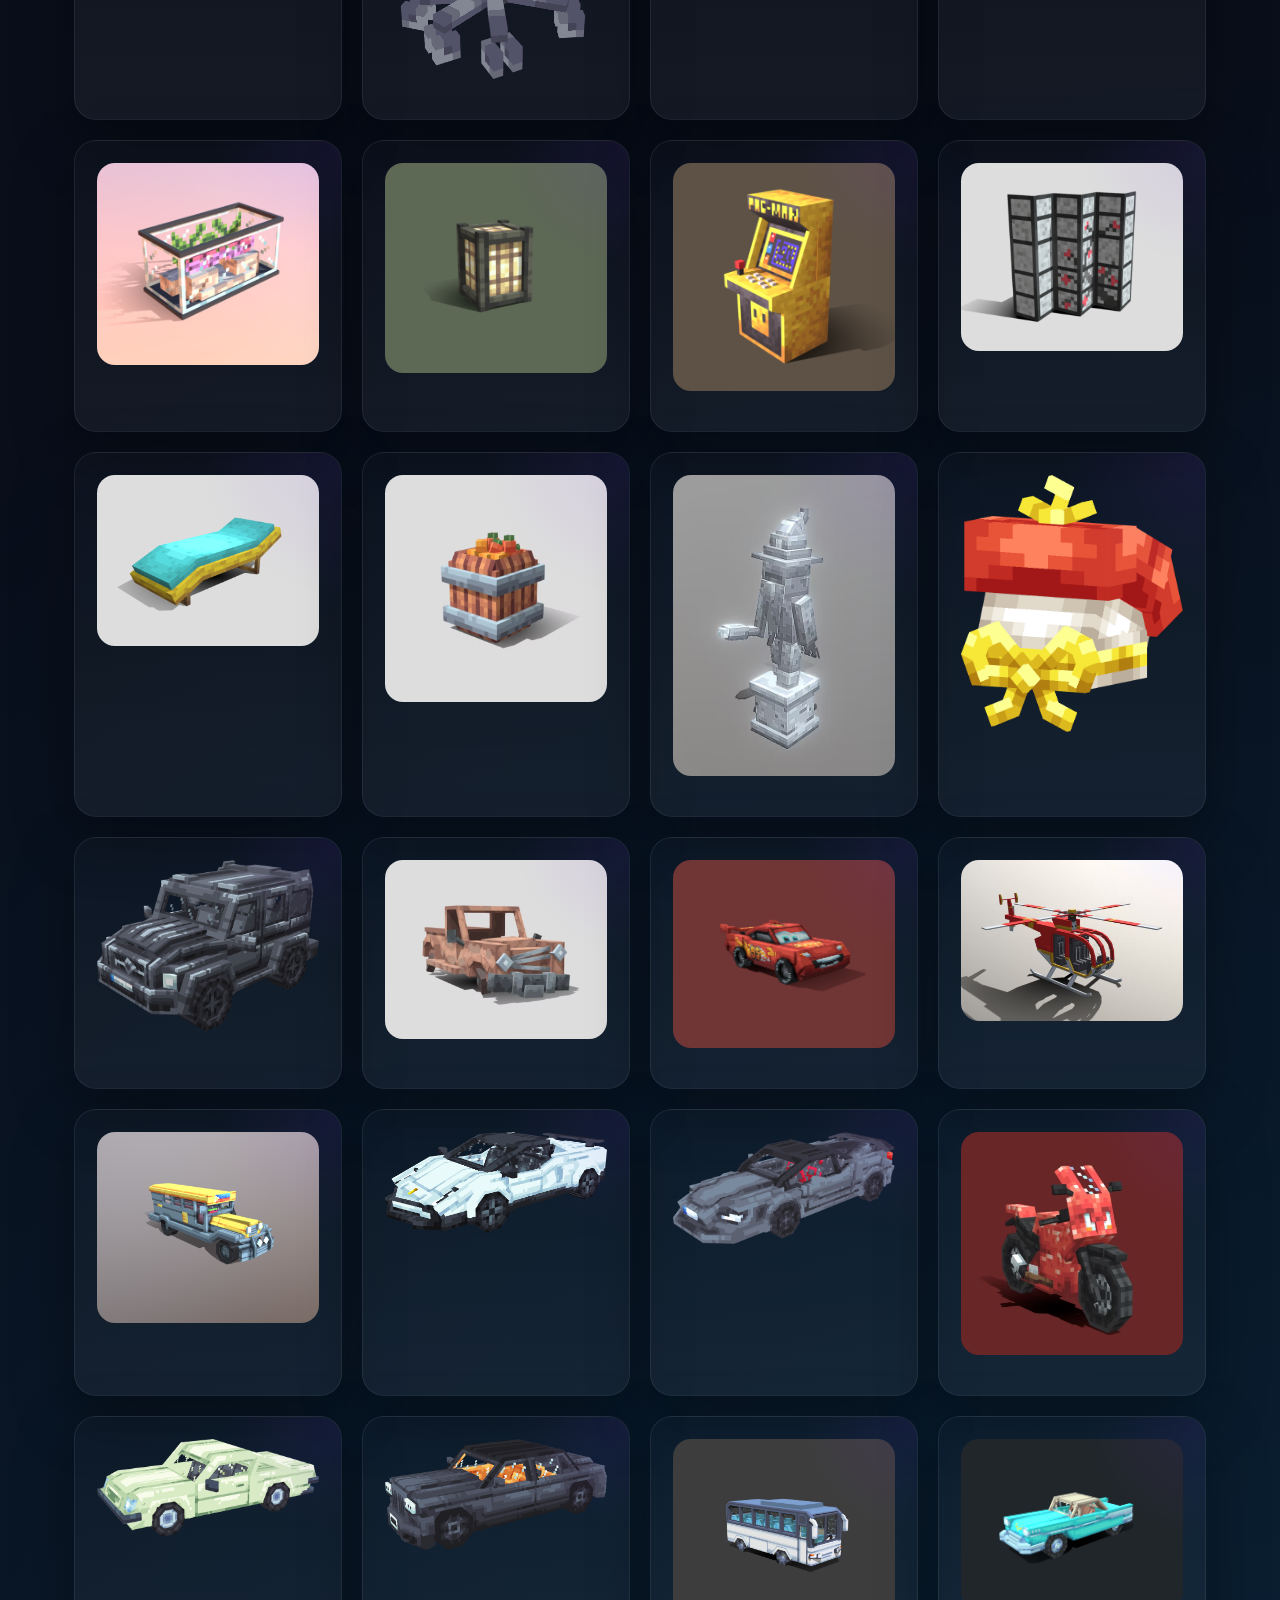
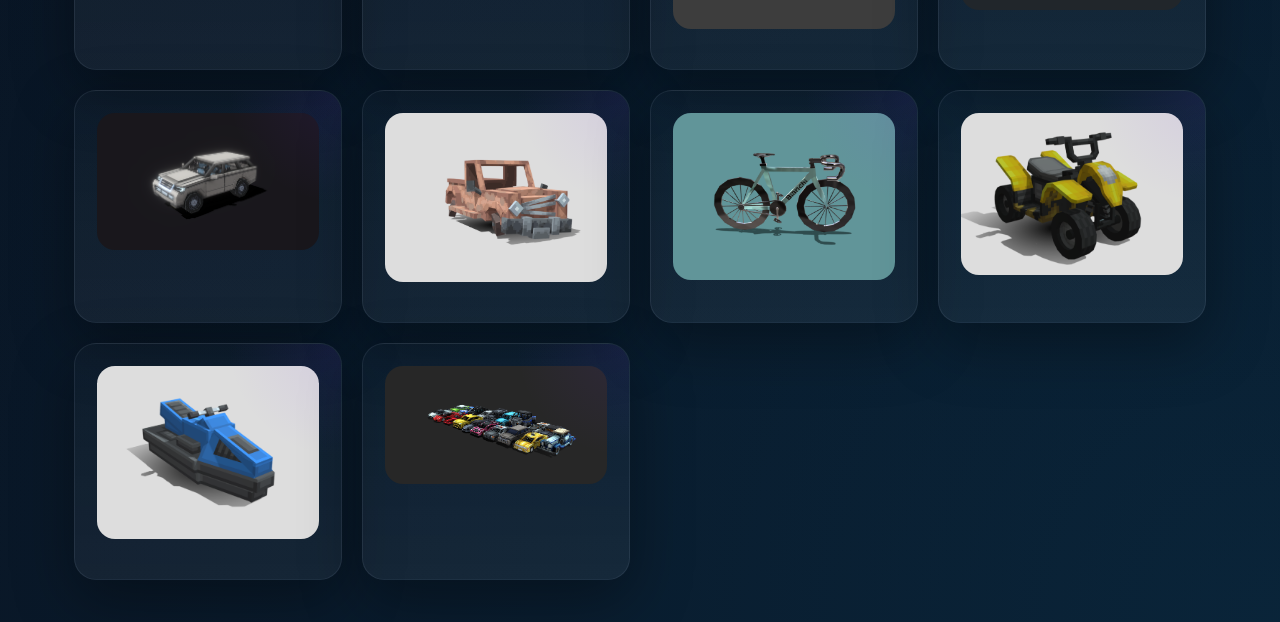
==== commit 654a4f76: "Update index.html" ====
--- a/index.html
+++ b/index.html
@@ -78,6 +78,7 @@
               "Screenshot 2024-10-21 102900.png",
               "seamonster.png",
               "dino.png",
+              "moose_model.png",
               "custom_zombie.png",
               "dsa.png",
               "mini_golem.png",
@@ -129,7 +130,8 @@
               "Screenshot 2024-10-21 113857.png",
               "valentine axe.png",
               "void axe.png",
-              "volcanic_pickaxe.png","forest_sword.png"
+              "volcanic_pickaxe.png",
+              "forest_sword.png",
             ],
           },
           {
@@ -225,7 +227,14 @@
             folder: "bb-model-images/textures/blocks/",
             description:
               "Environment and block textures made for stylized world-building and terrain.",
-            files: ["1.png", "earth_model.png", "mars_basalt.png", "mars_gabbro.png", "mars_permafrost.png", "mars_regolith.png"],
+            files: [
+              "1.png",
+              "earth_model.png",
+              "mars_basalt.png",
+              "mars_gabbro.png",
+              "mars_permafrost.png",
+              "mars_regolith.png",
+            ],
           },
         ],
         animations: [
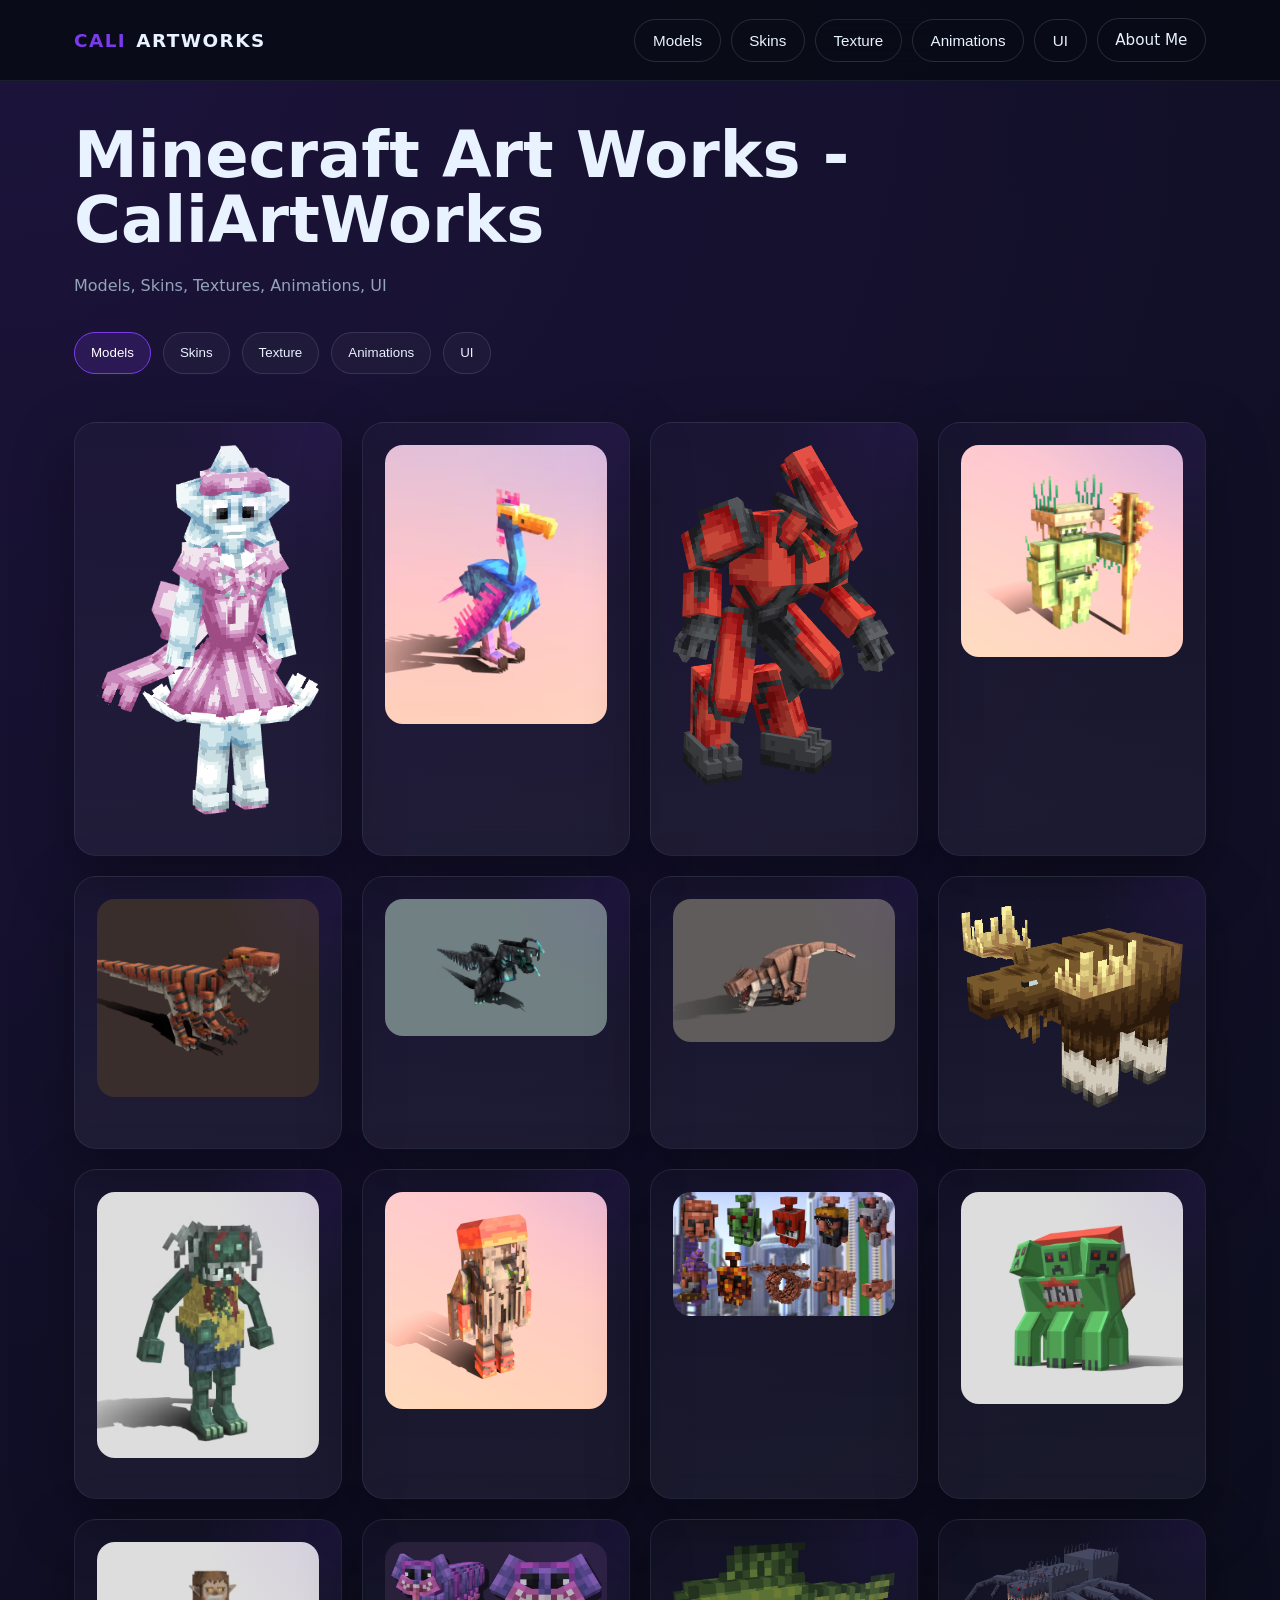
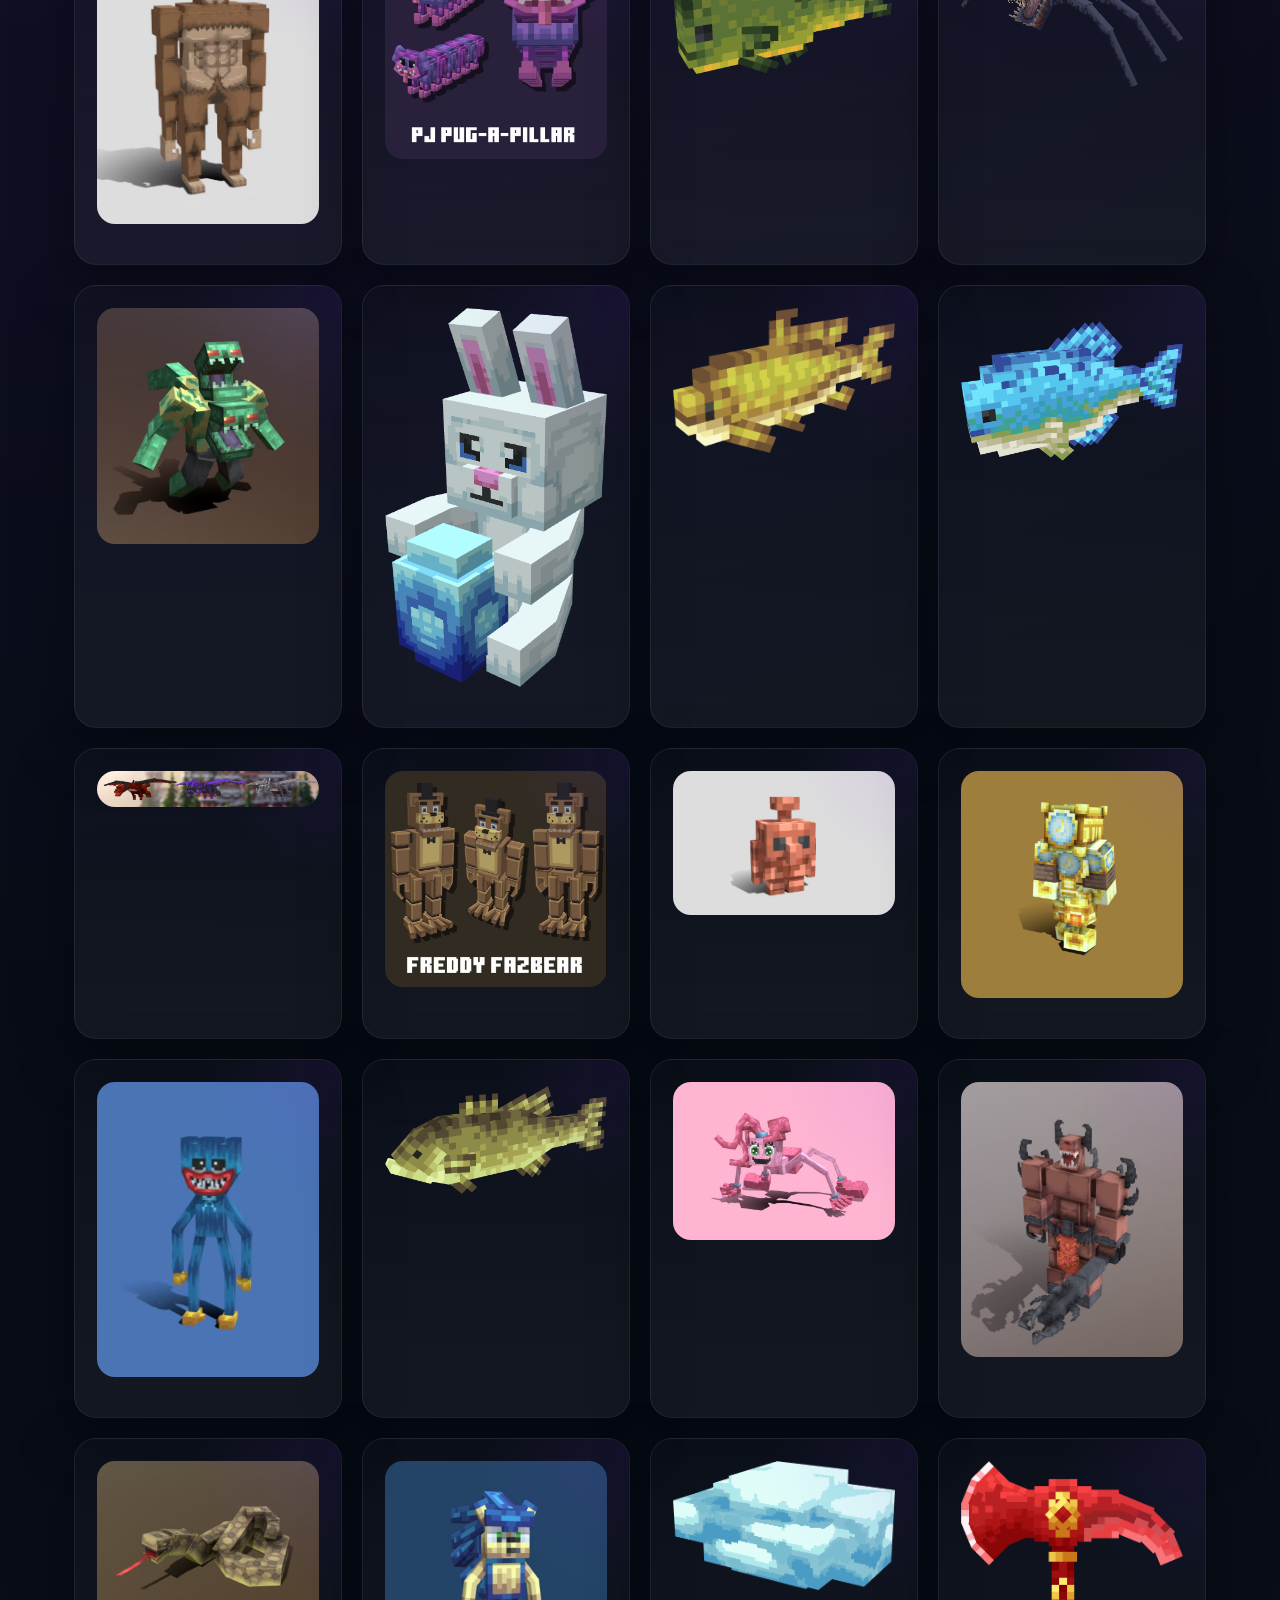
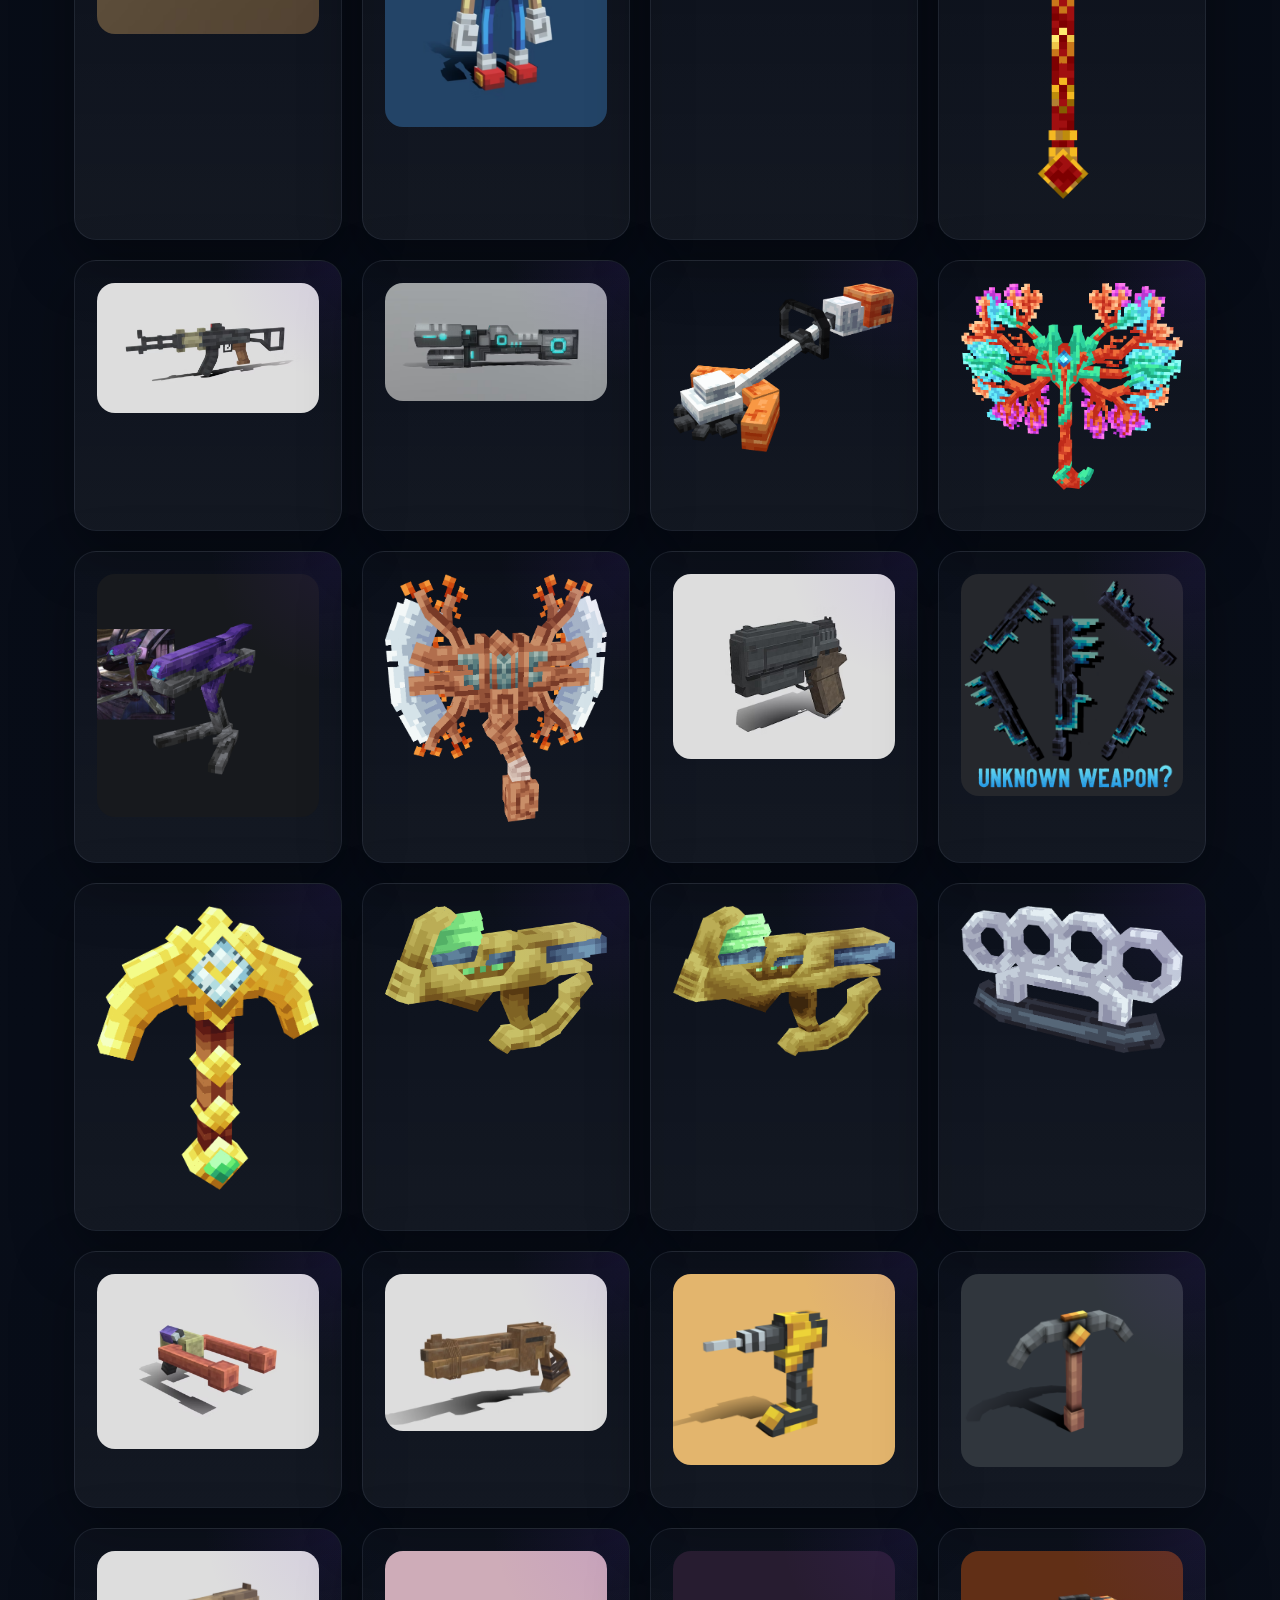
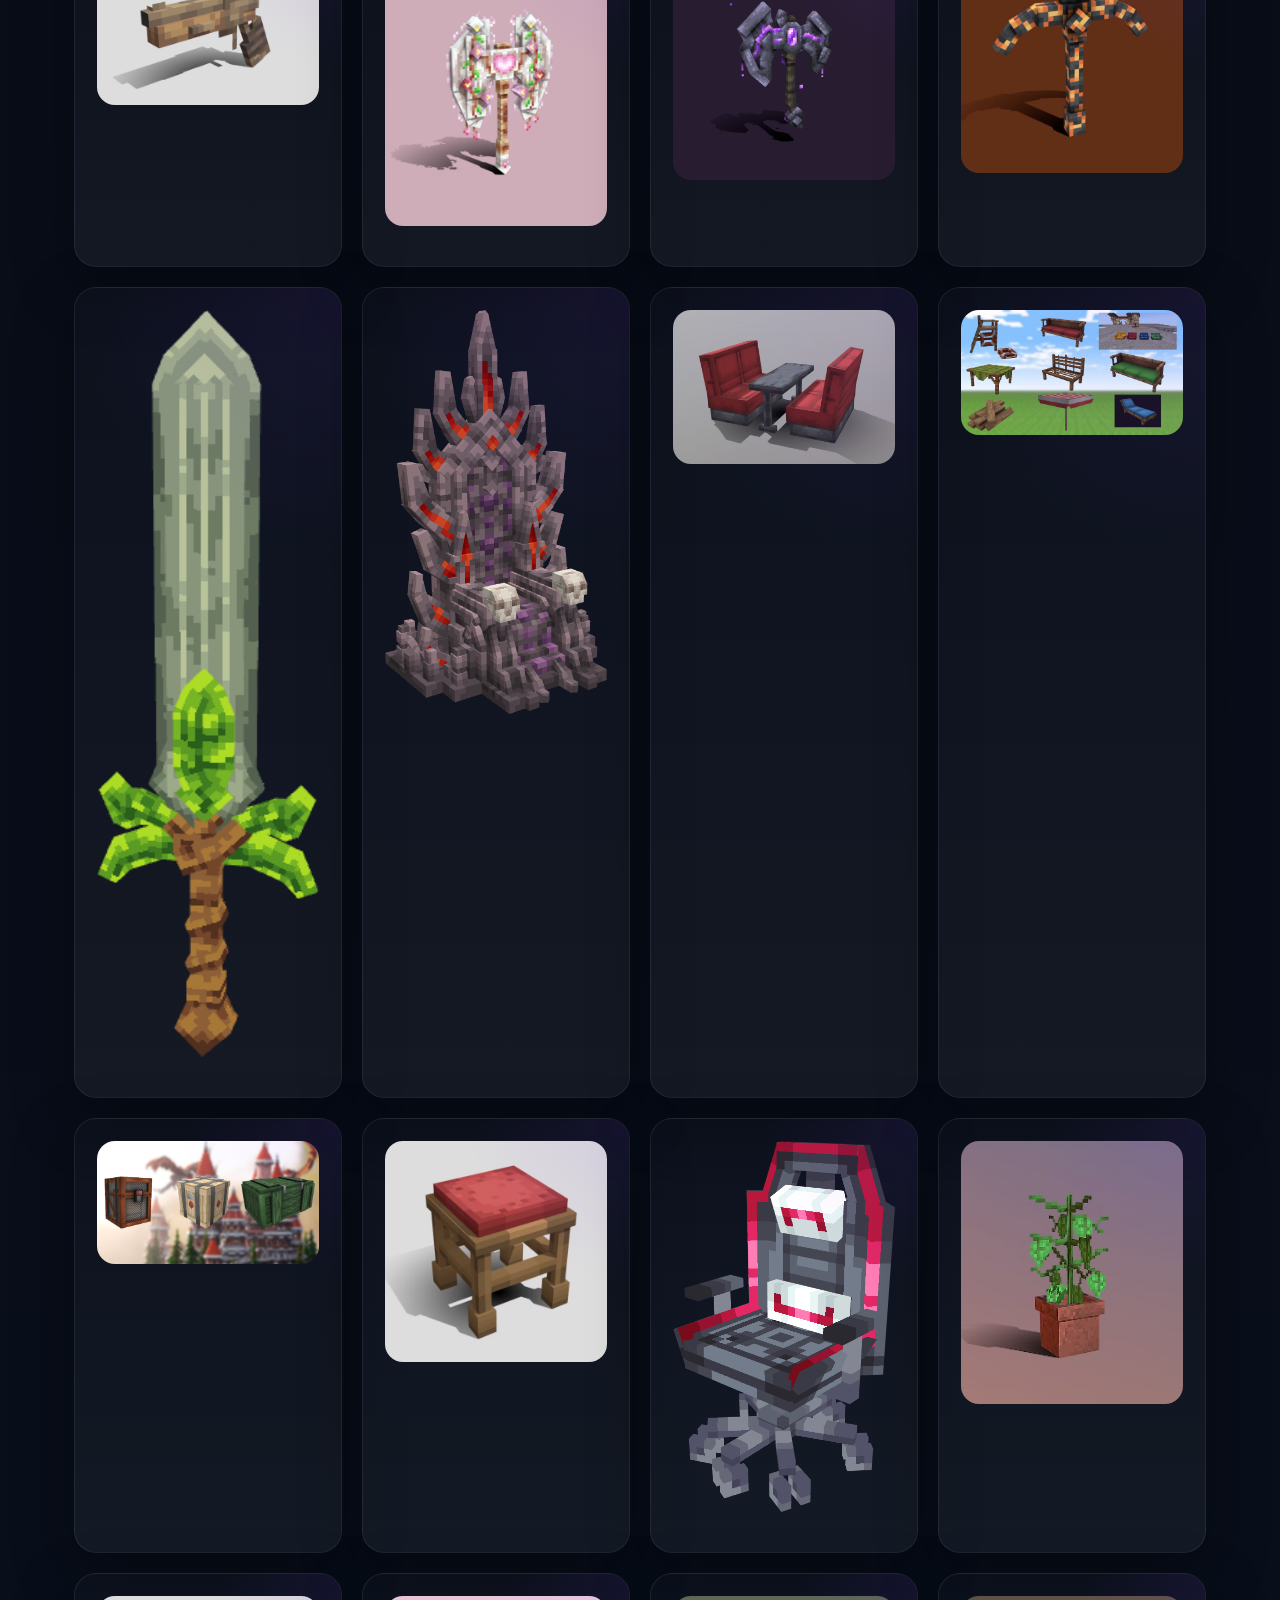
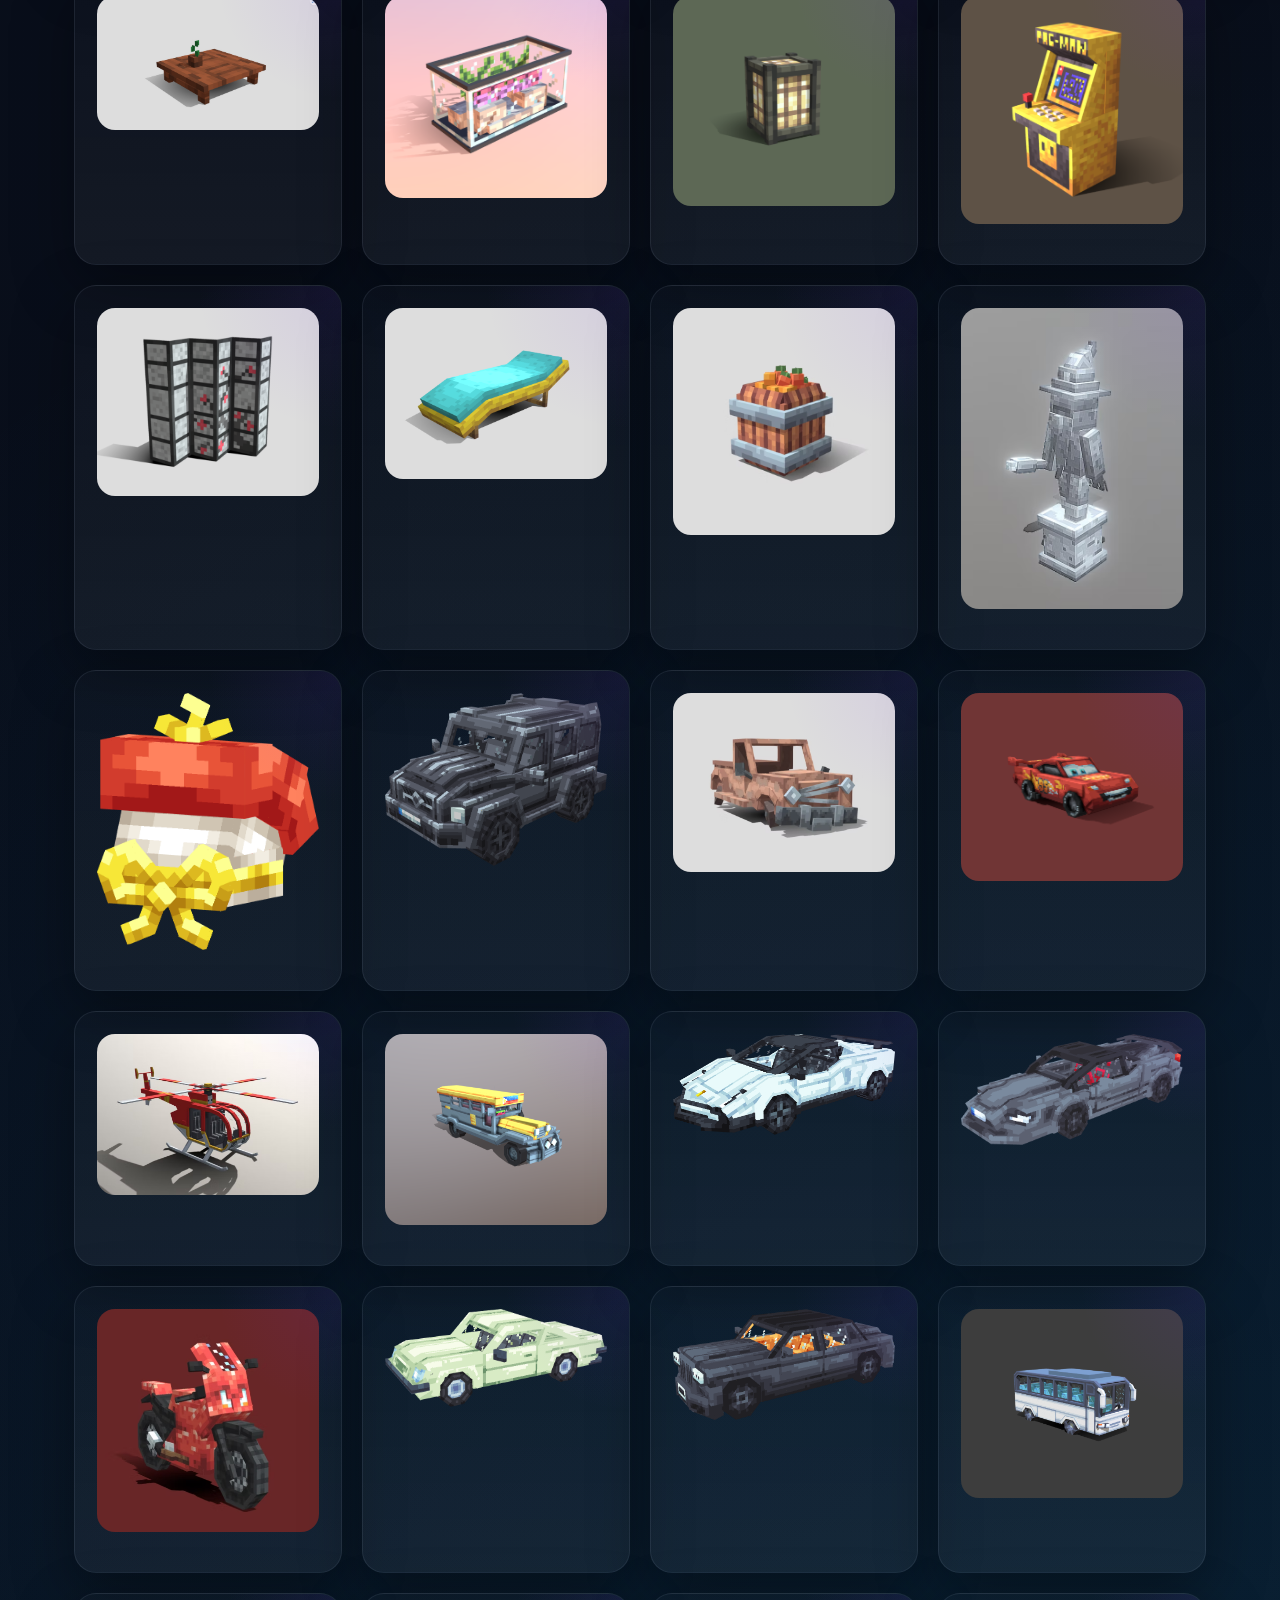
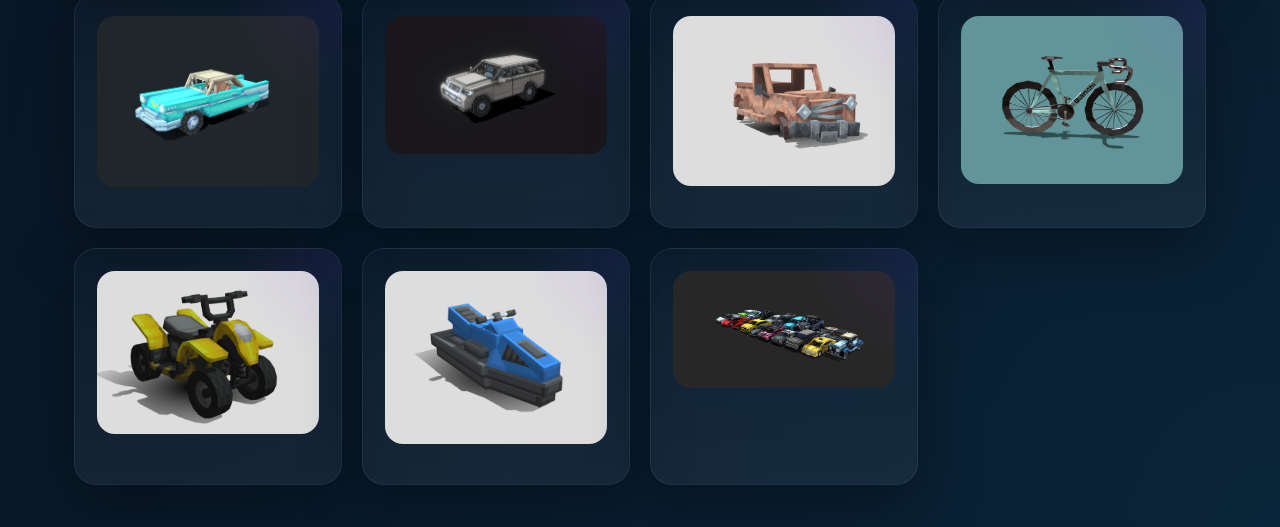
==== commit 38637a04: "Update index.html" ====
--- a/index.html
+++ b/index.html
@@ -74,6 +74,7 @@
             files: [
               "star_girl_model.png",
               "paradise_bird.png",
+              "elite_model_v2.png",
               "Screenshot 2024-10-21 110209.png",
               "Screenshot 2024-10-21 102900.png",
               "seamonster.png",
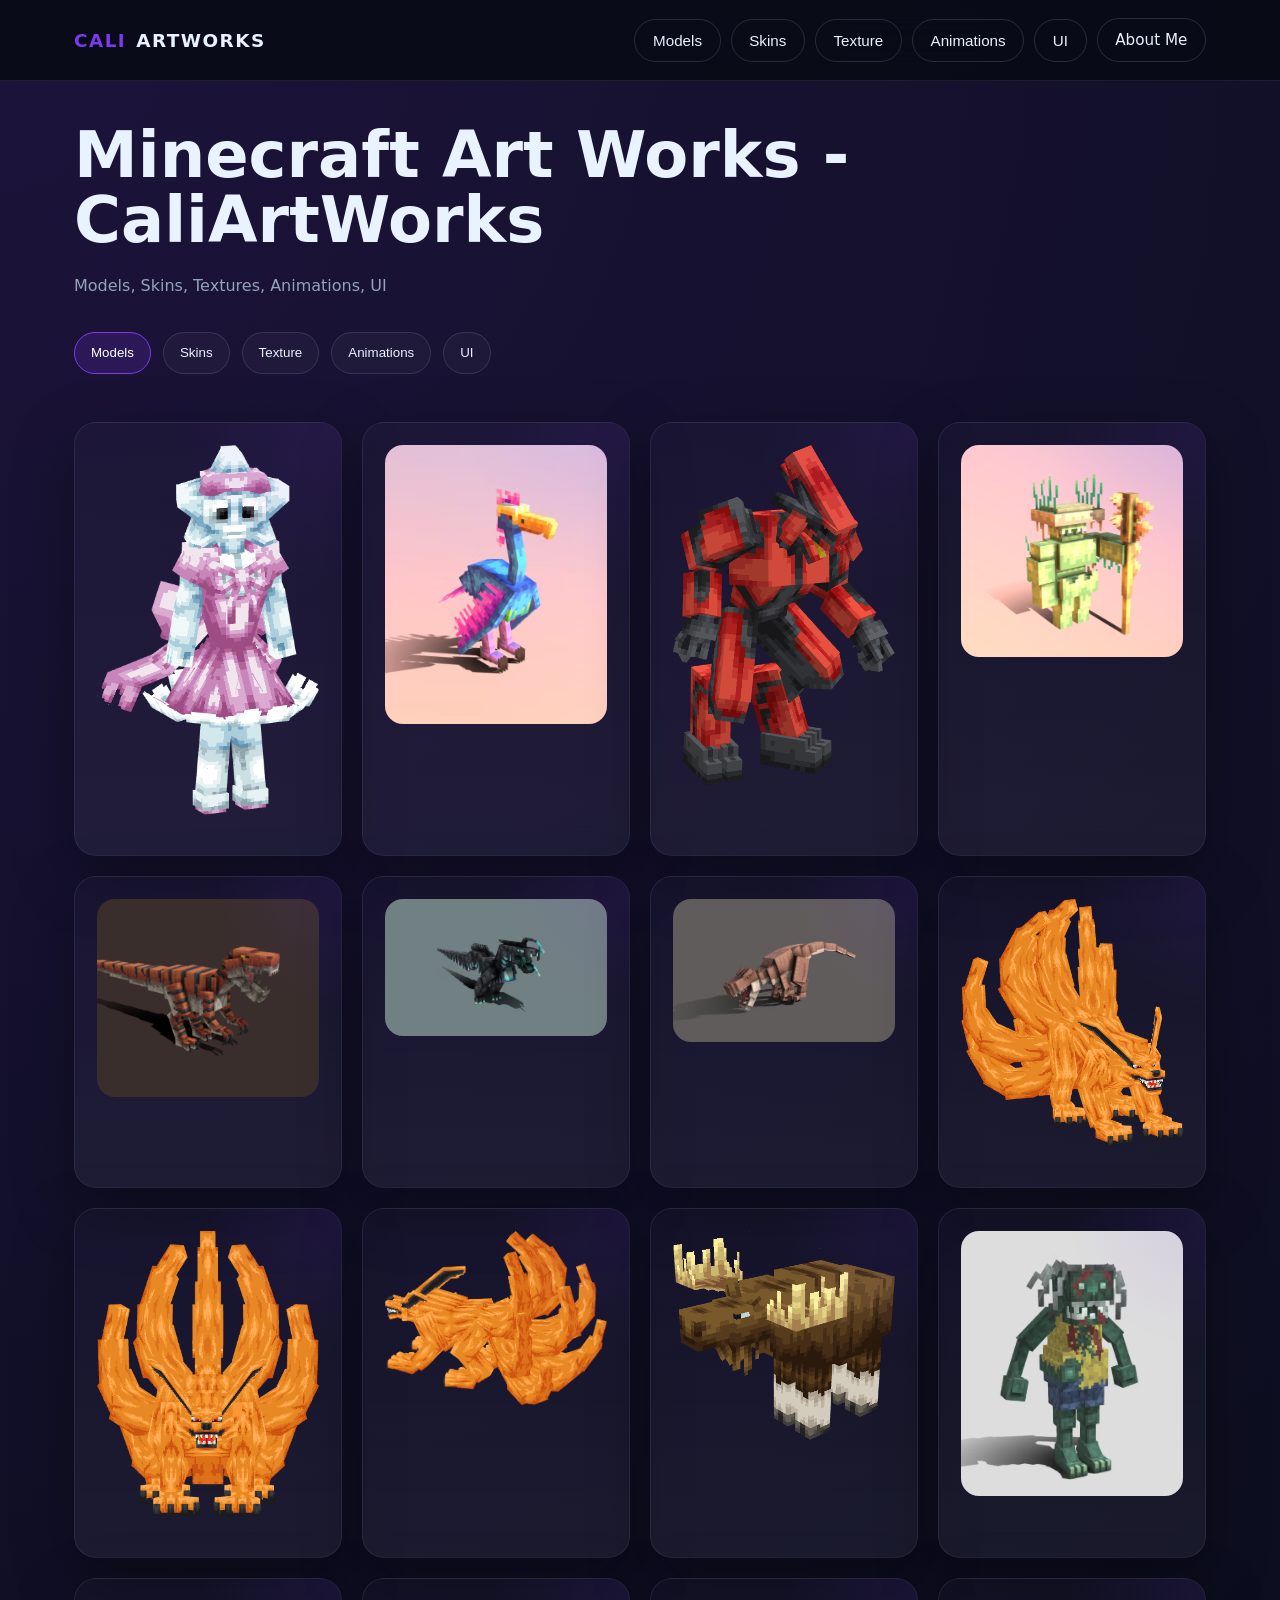
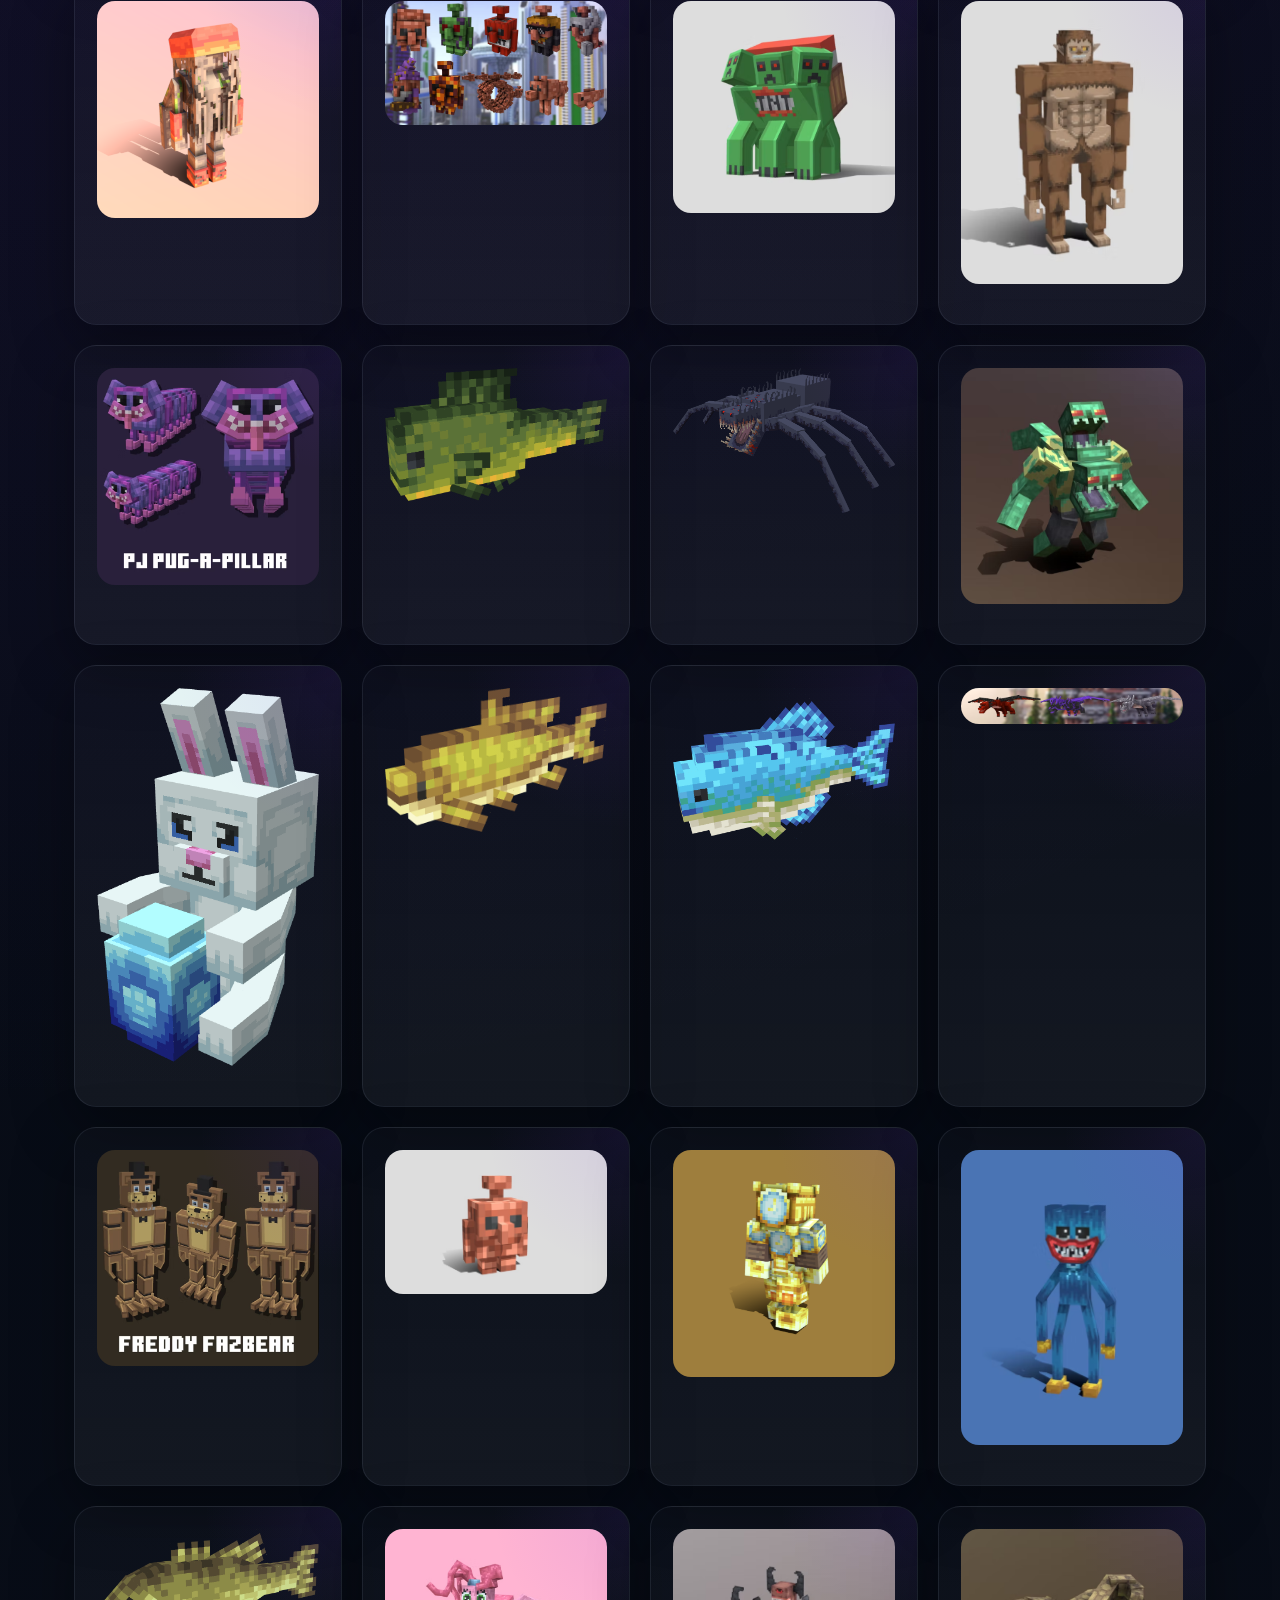
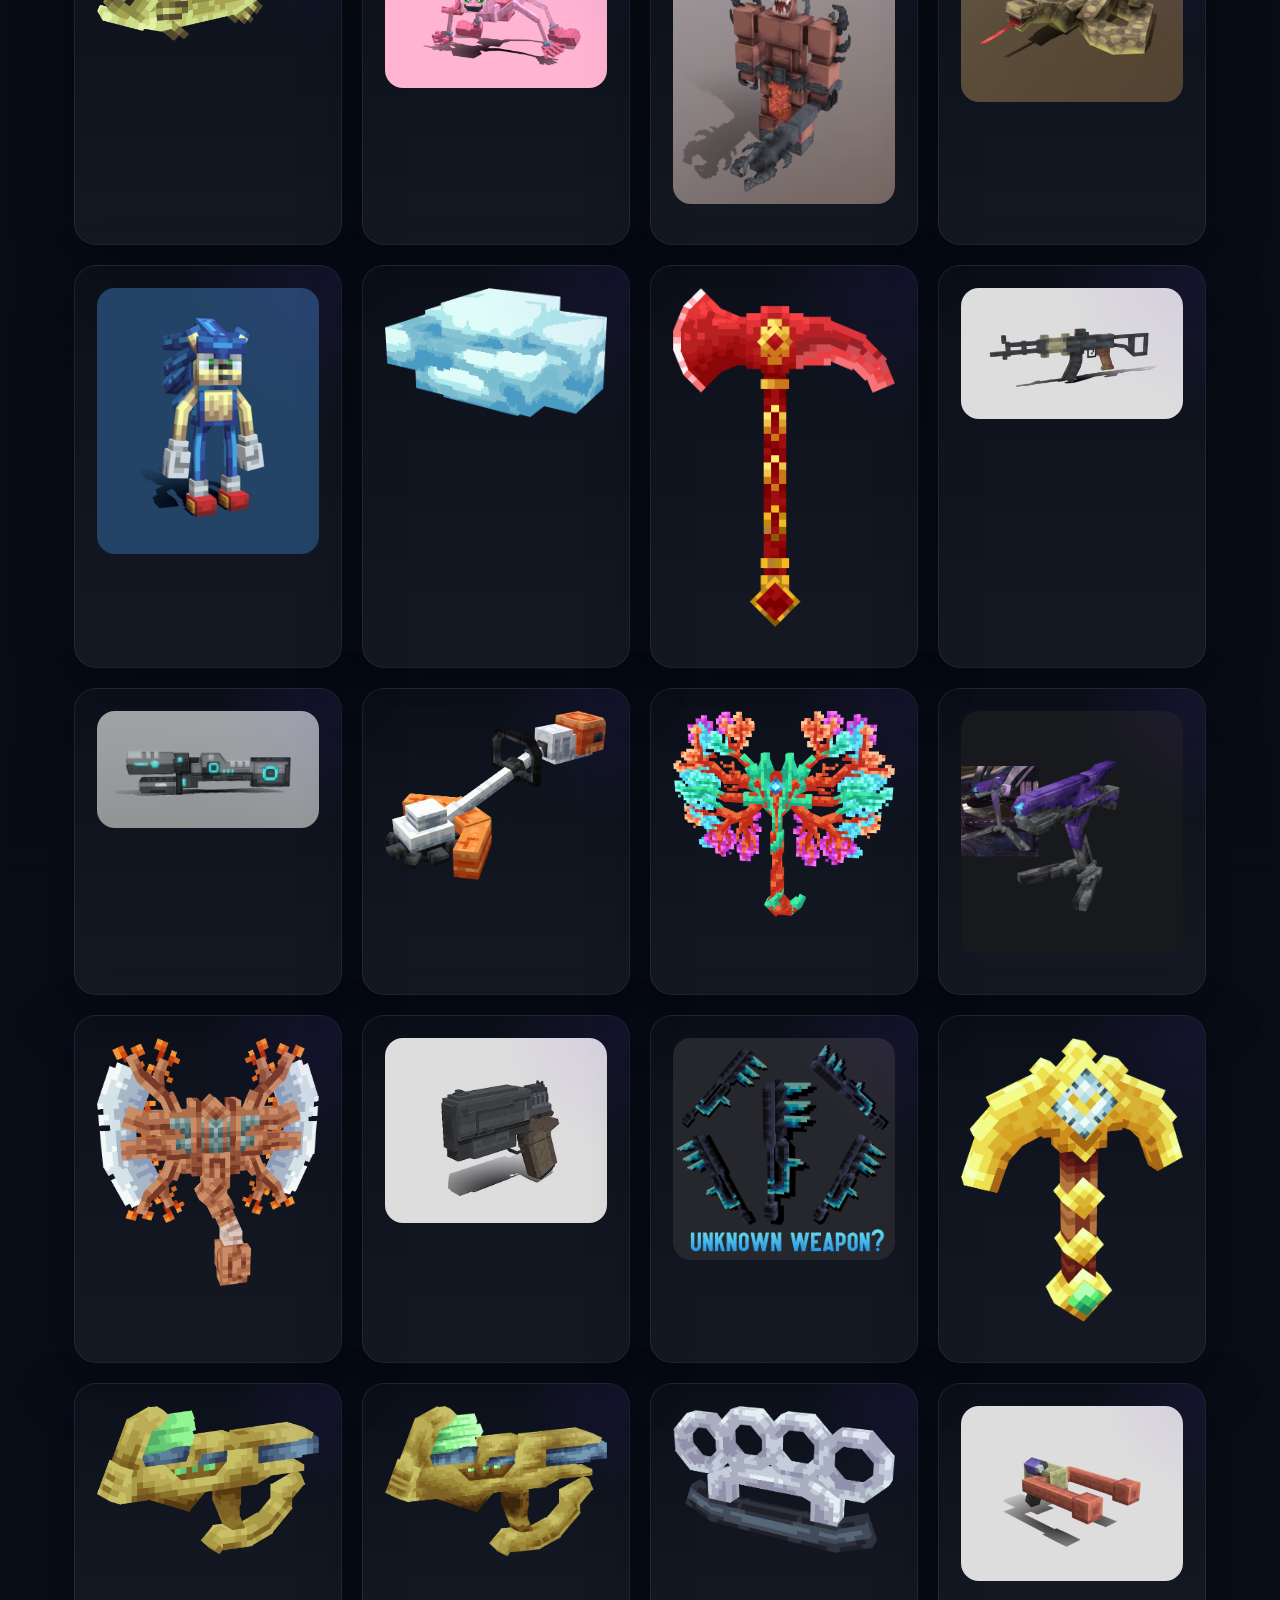
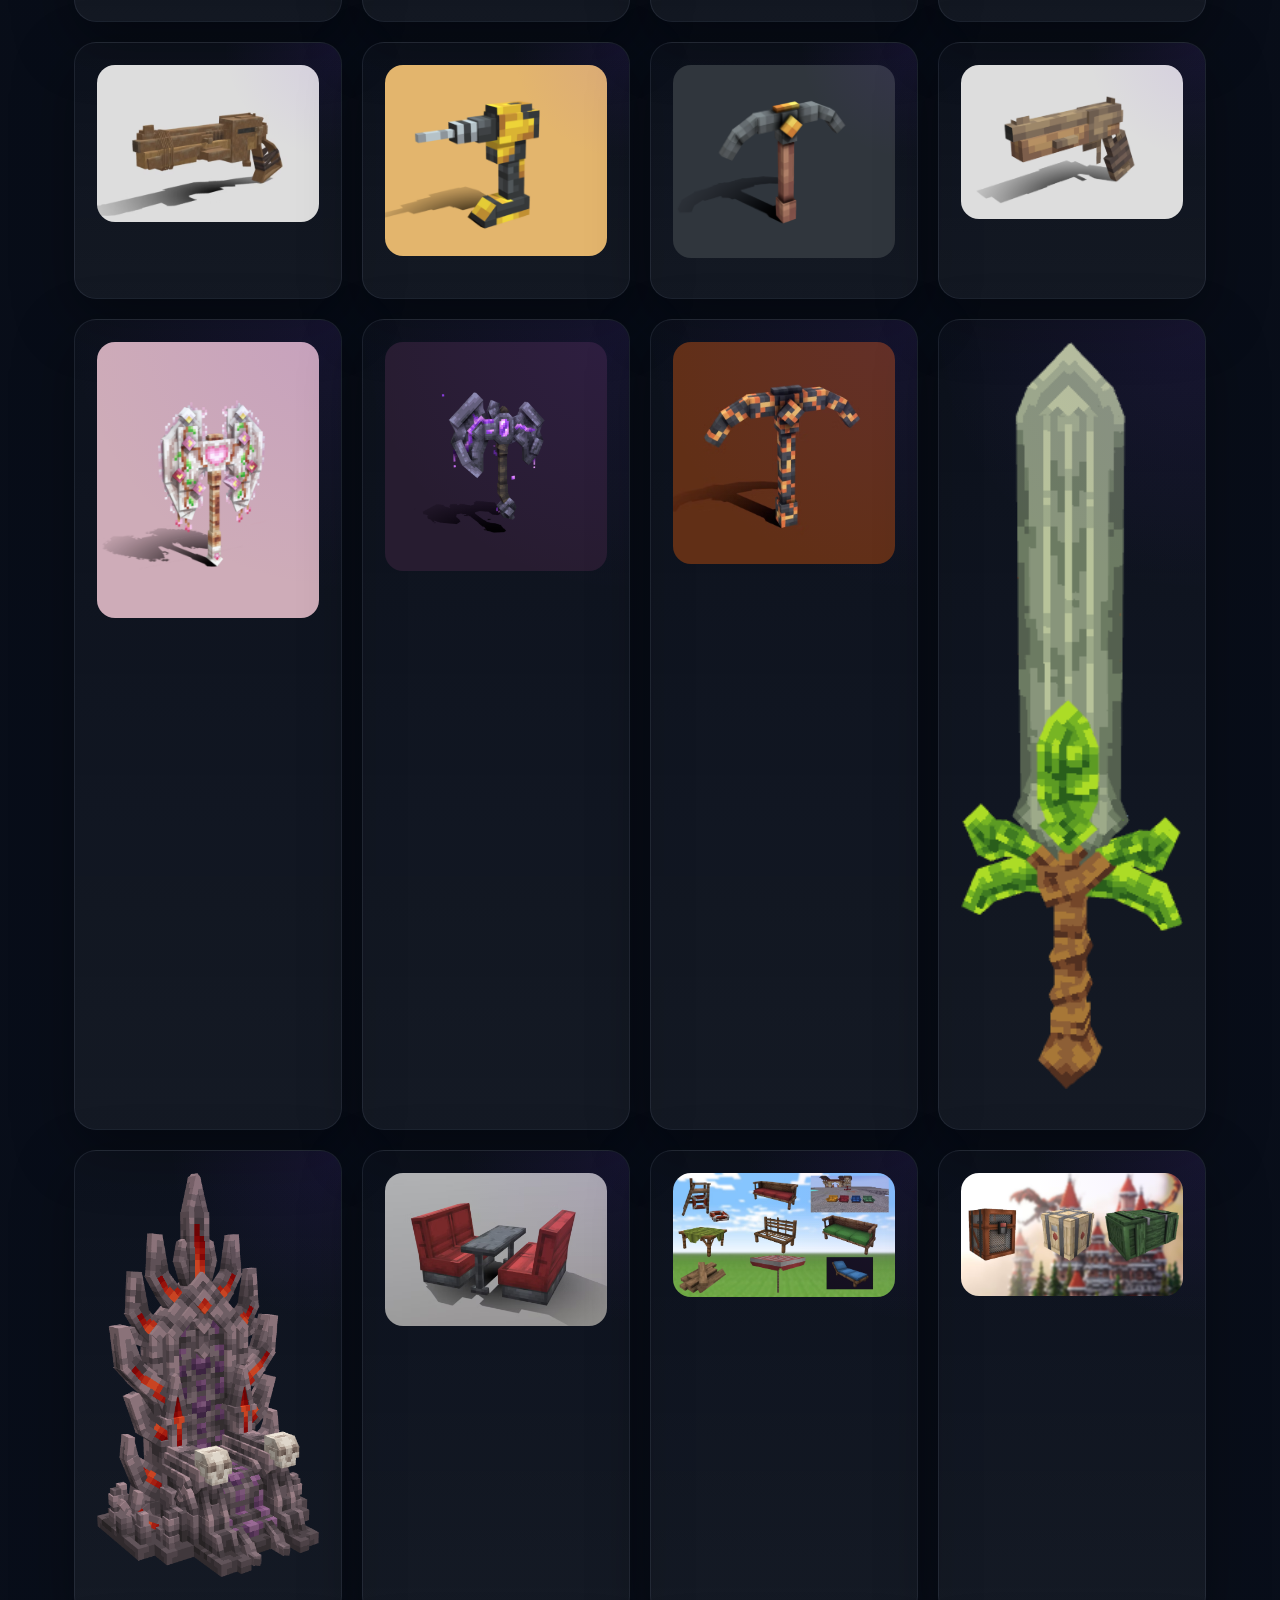
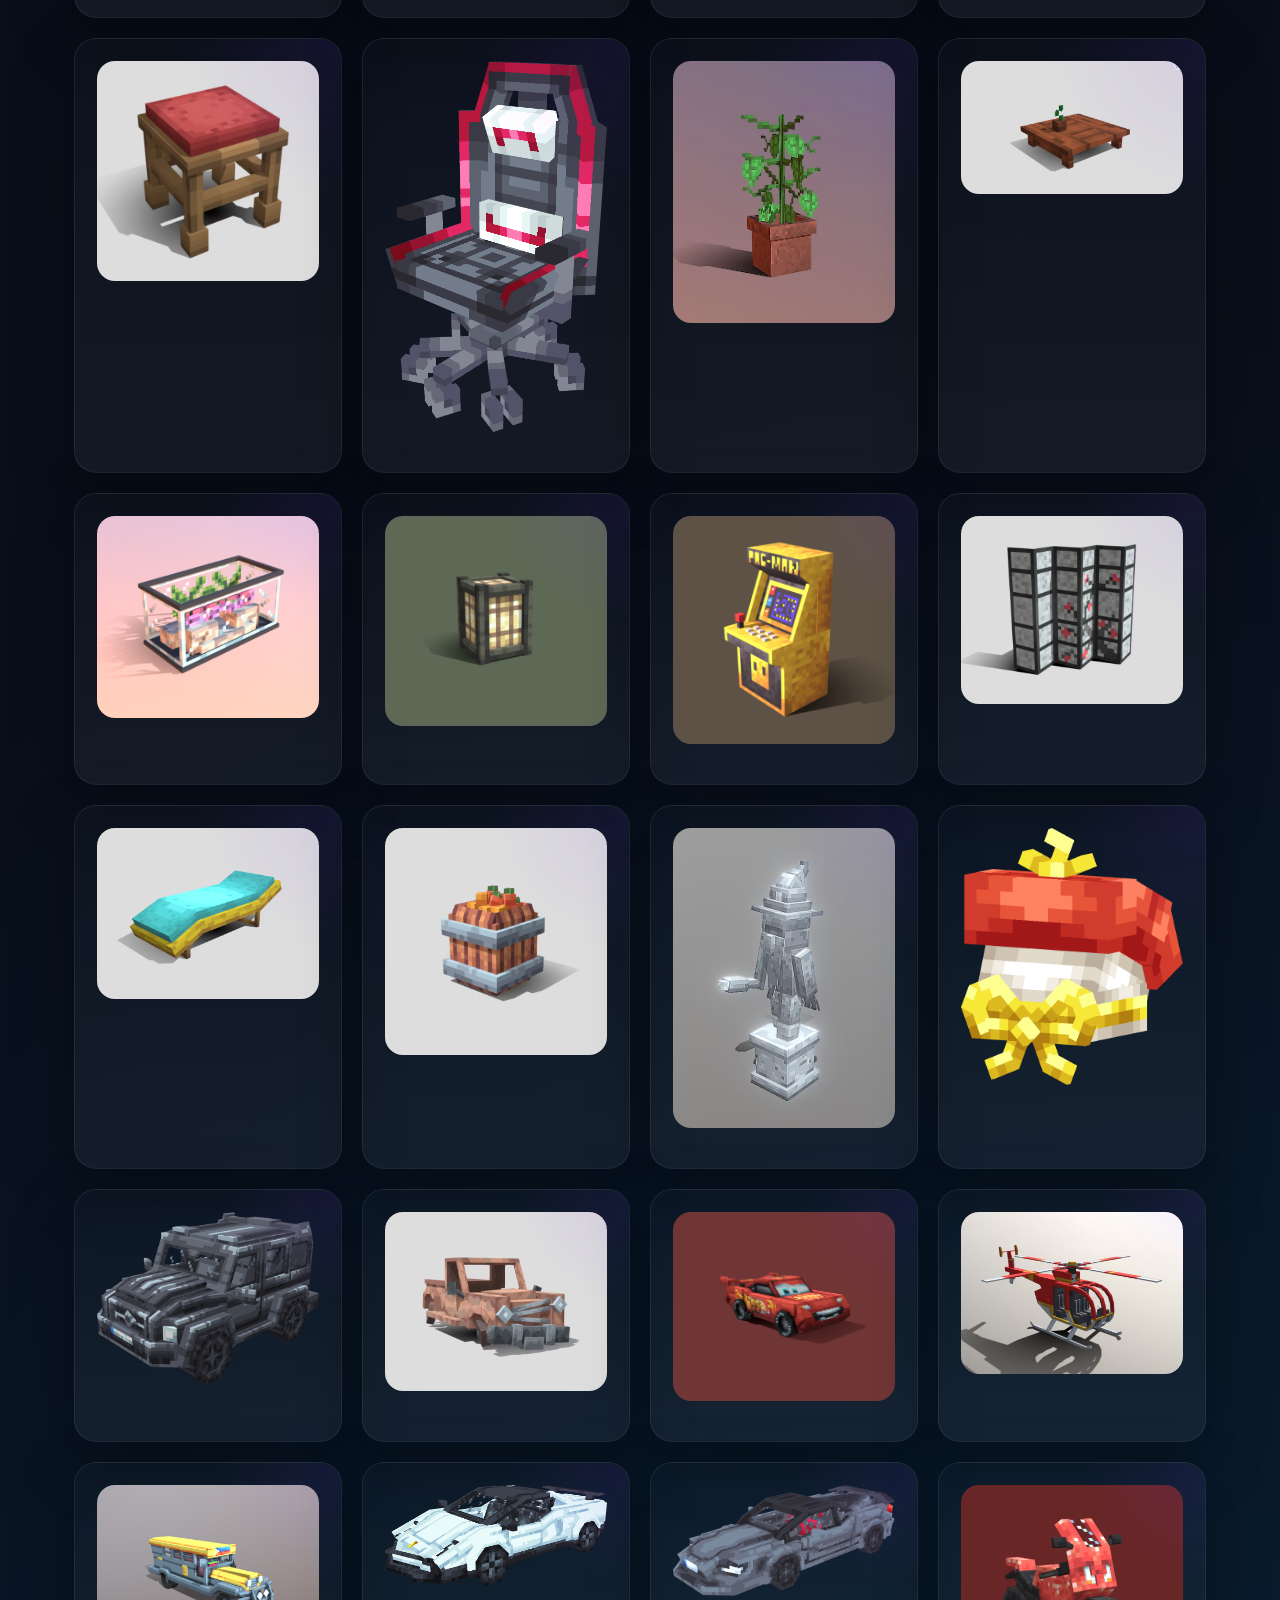
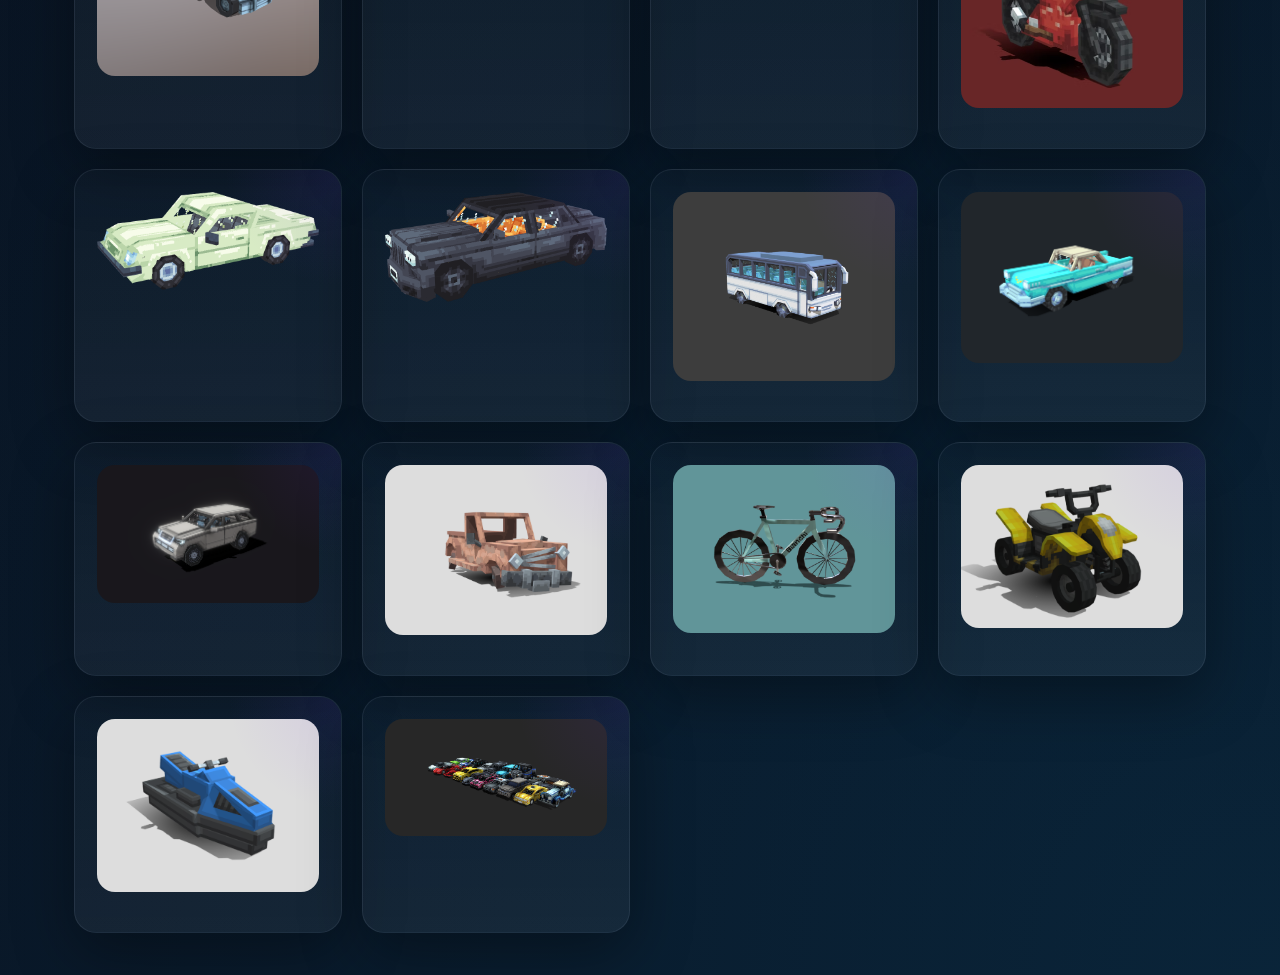
==== commit b9c0e159: "updated index" ====
--- a/index.html
+++ b/index.html
@@ -79,6 +79,9 @@
               "Screenshot 2024-10-21 102900.png",
               "seamonster.png",
               "dino.png",
+              "Kurama Model image.png",
+              "Kurama Model image 2.png",
+              "Kurama Model image 3.png",
               "moose_model.png",
               "custom_zombie.png",
               "dsa.png",
@@ -235,6 +238,7 @@
               "mars_gabbro.png",
               "mars_permafrost.png",
               "mars_regolith.png",
+              "blocks.png"
             ],
           },
         ],
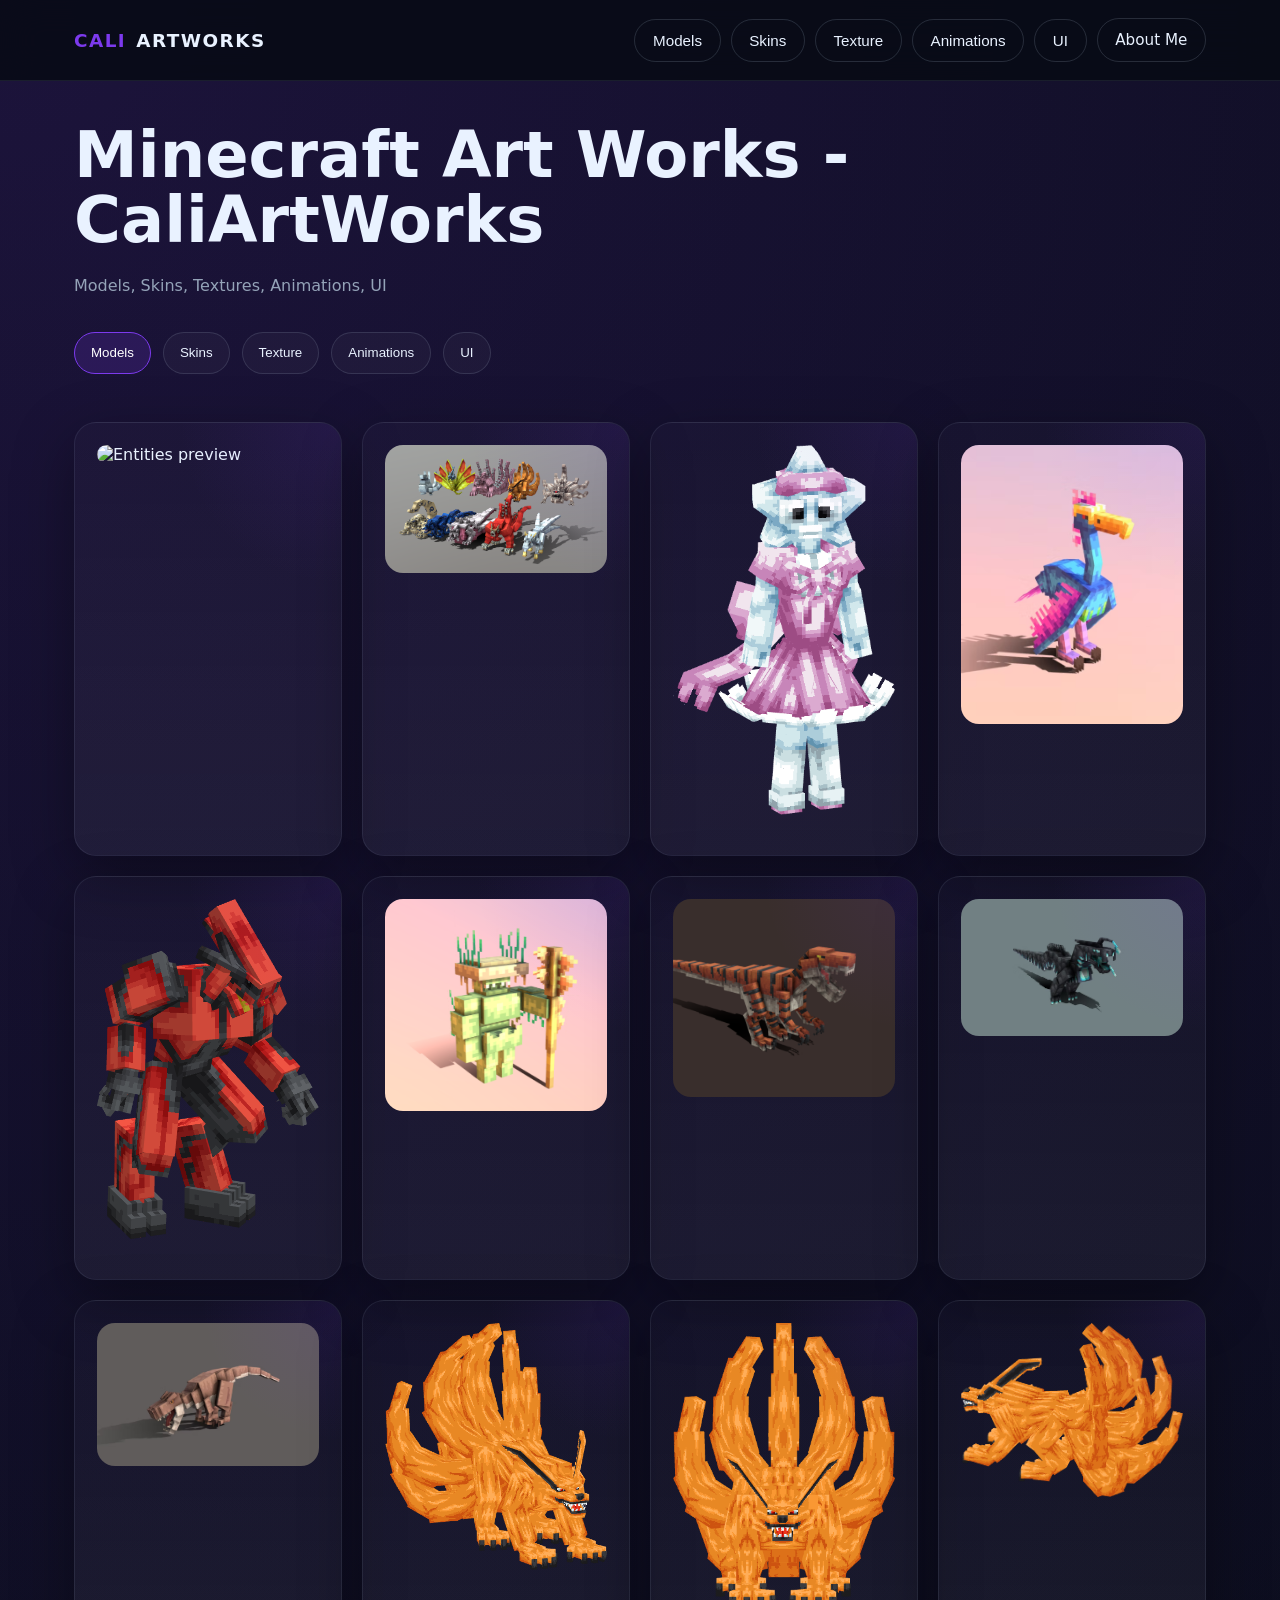
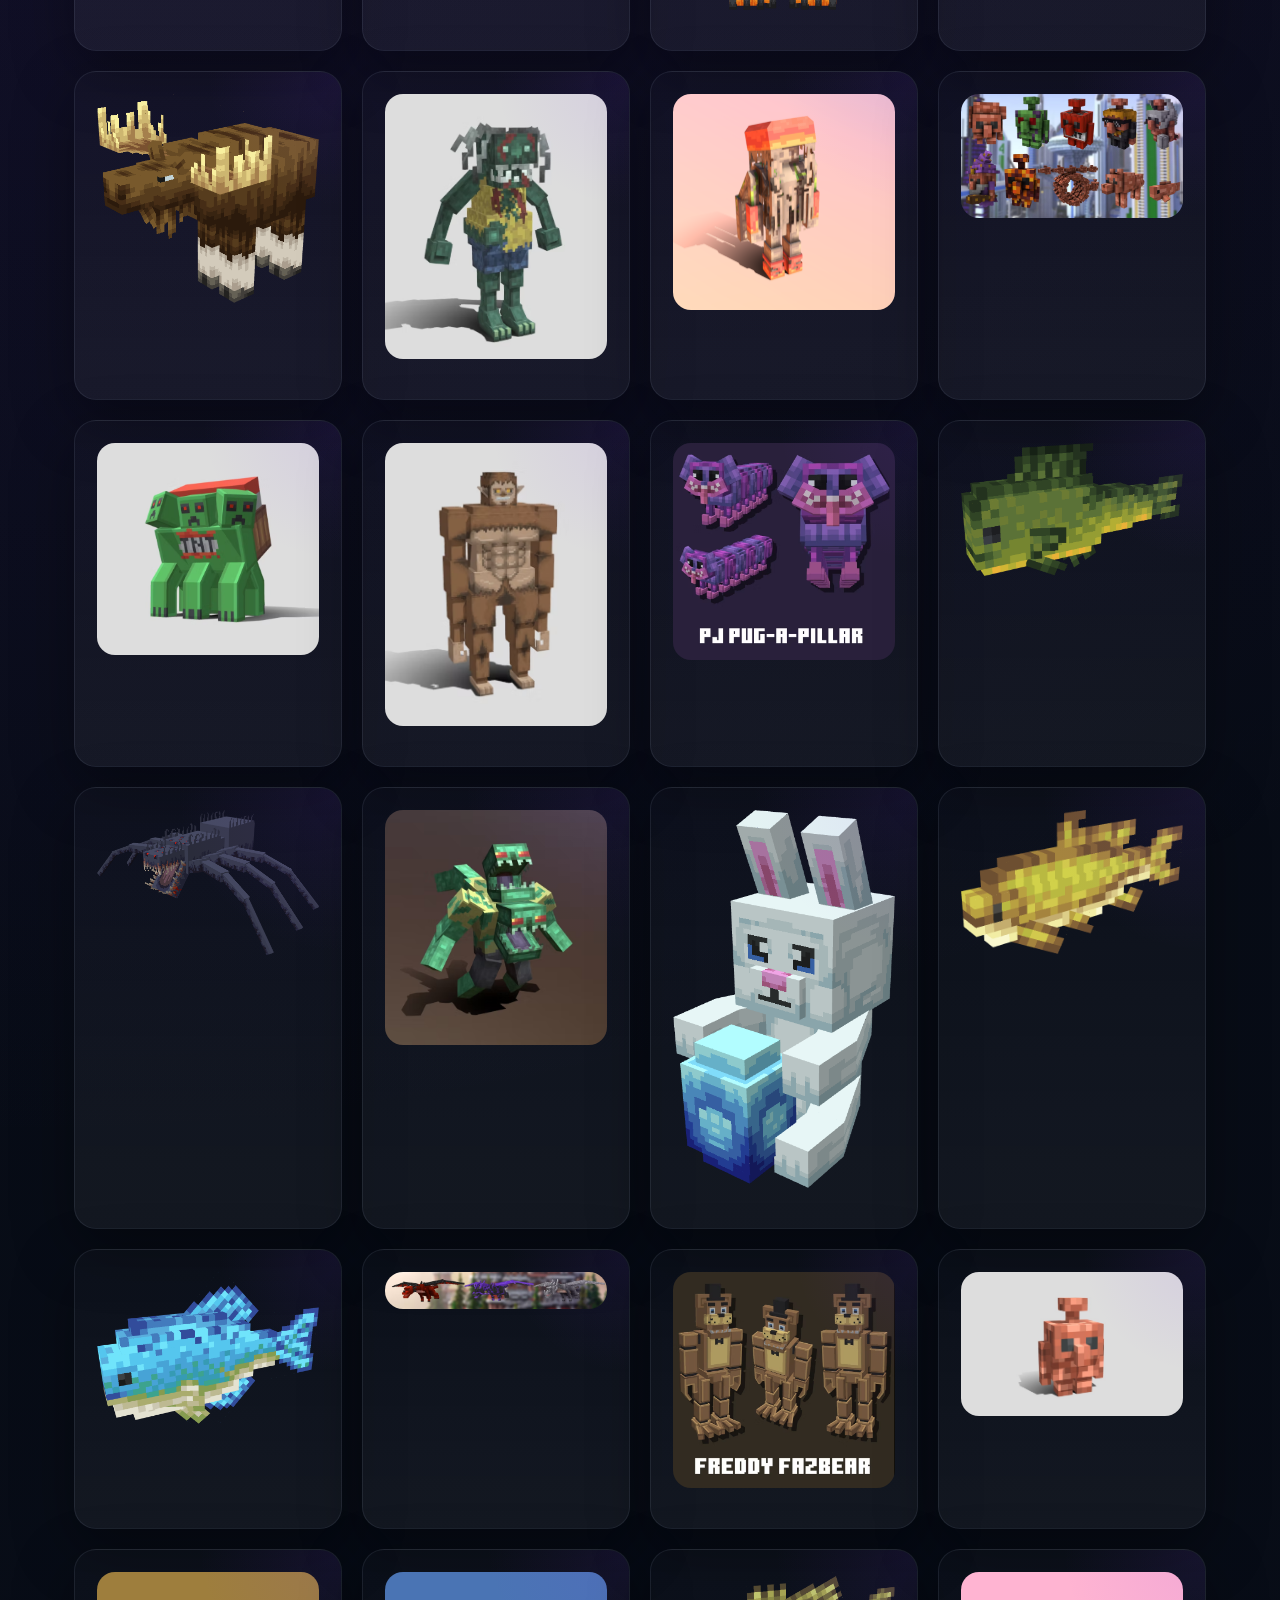
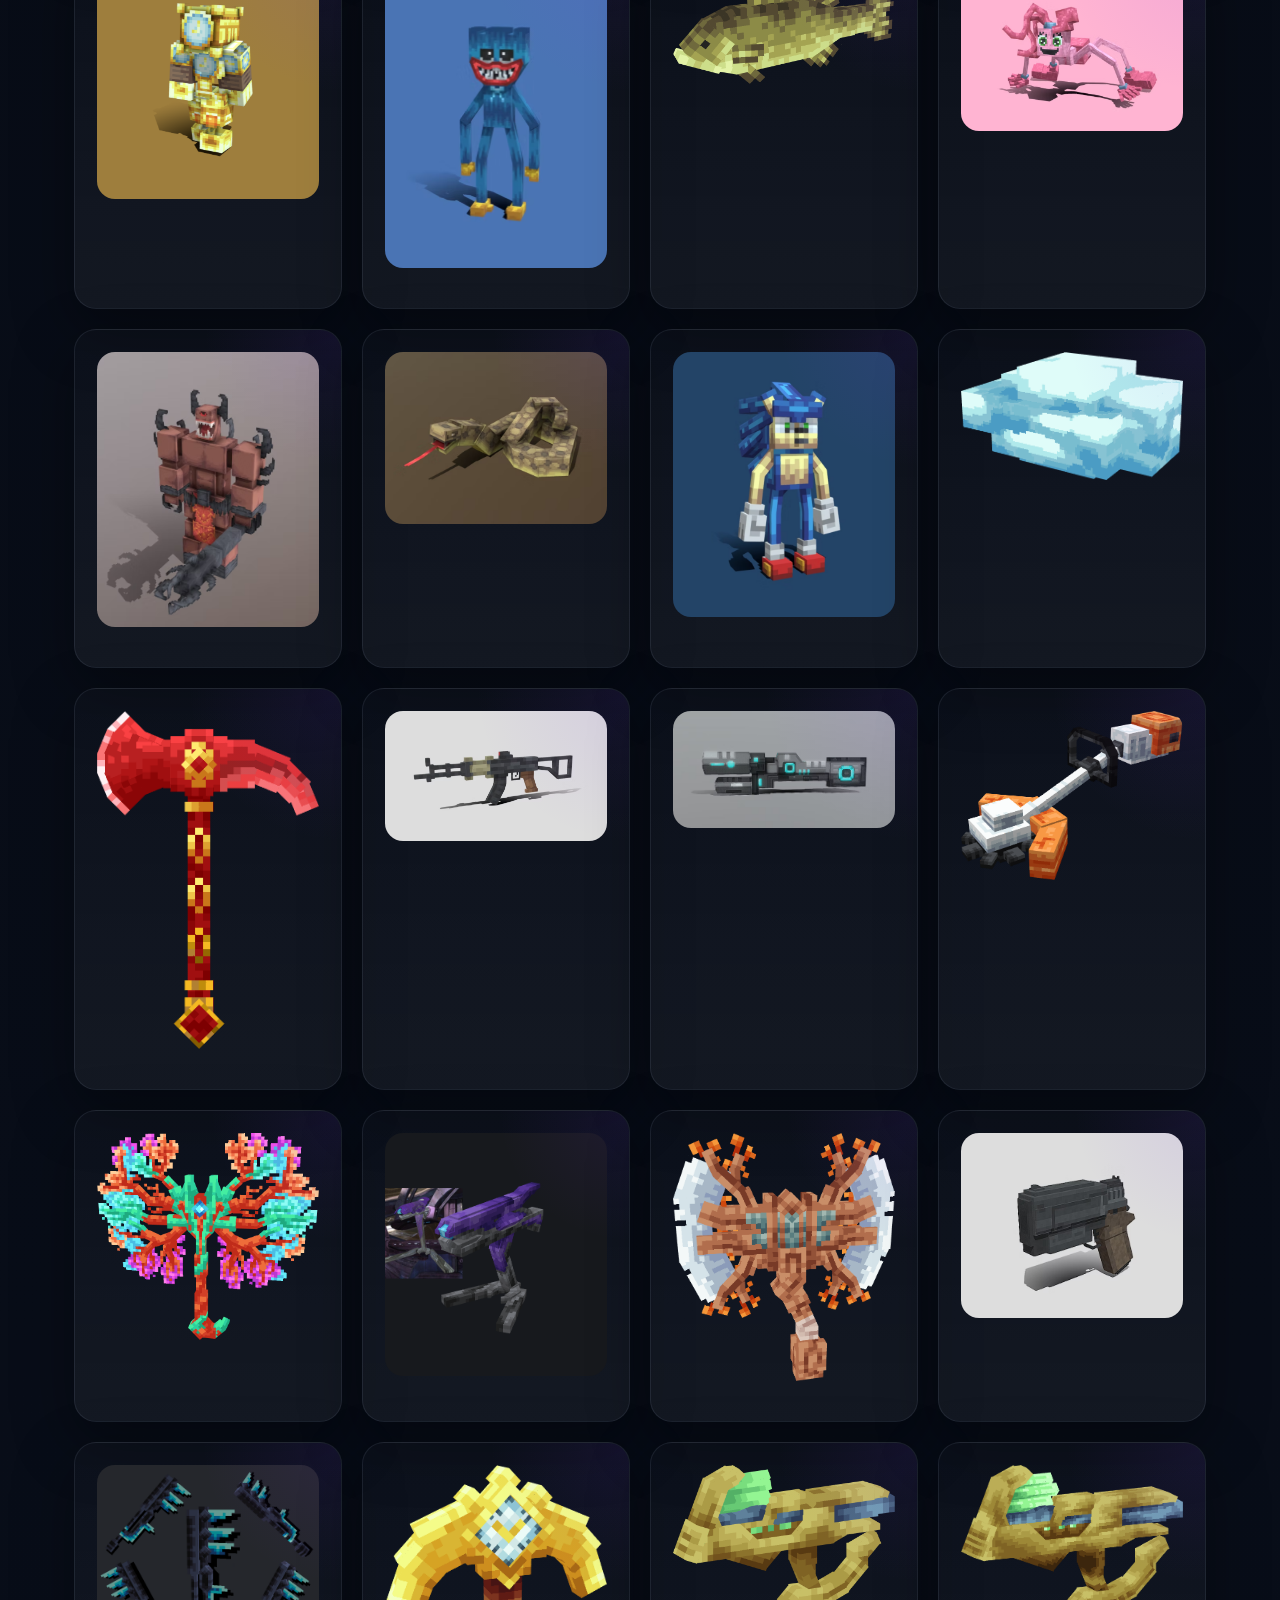
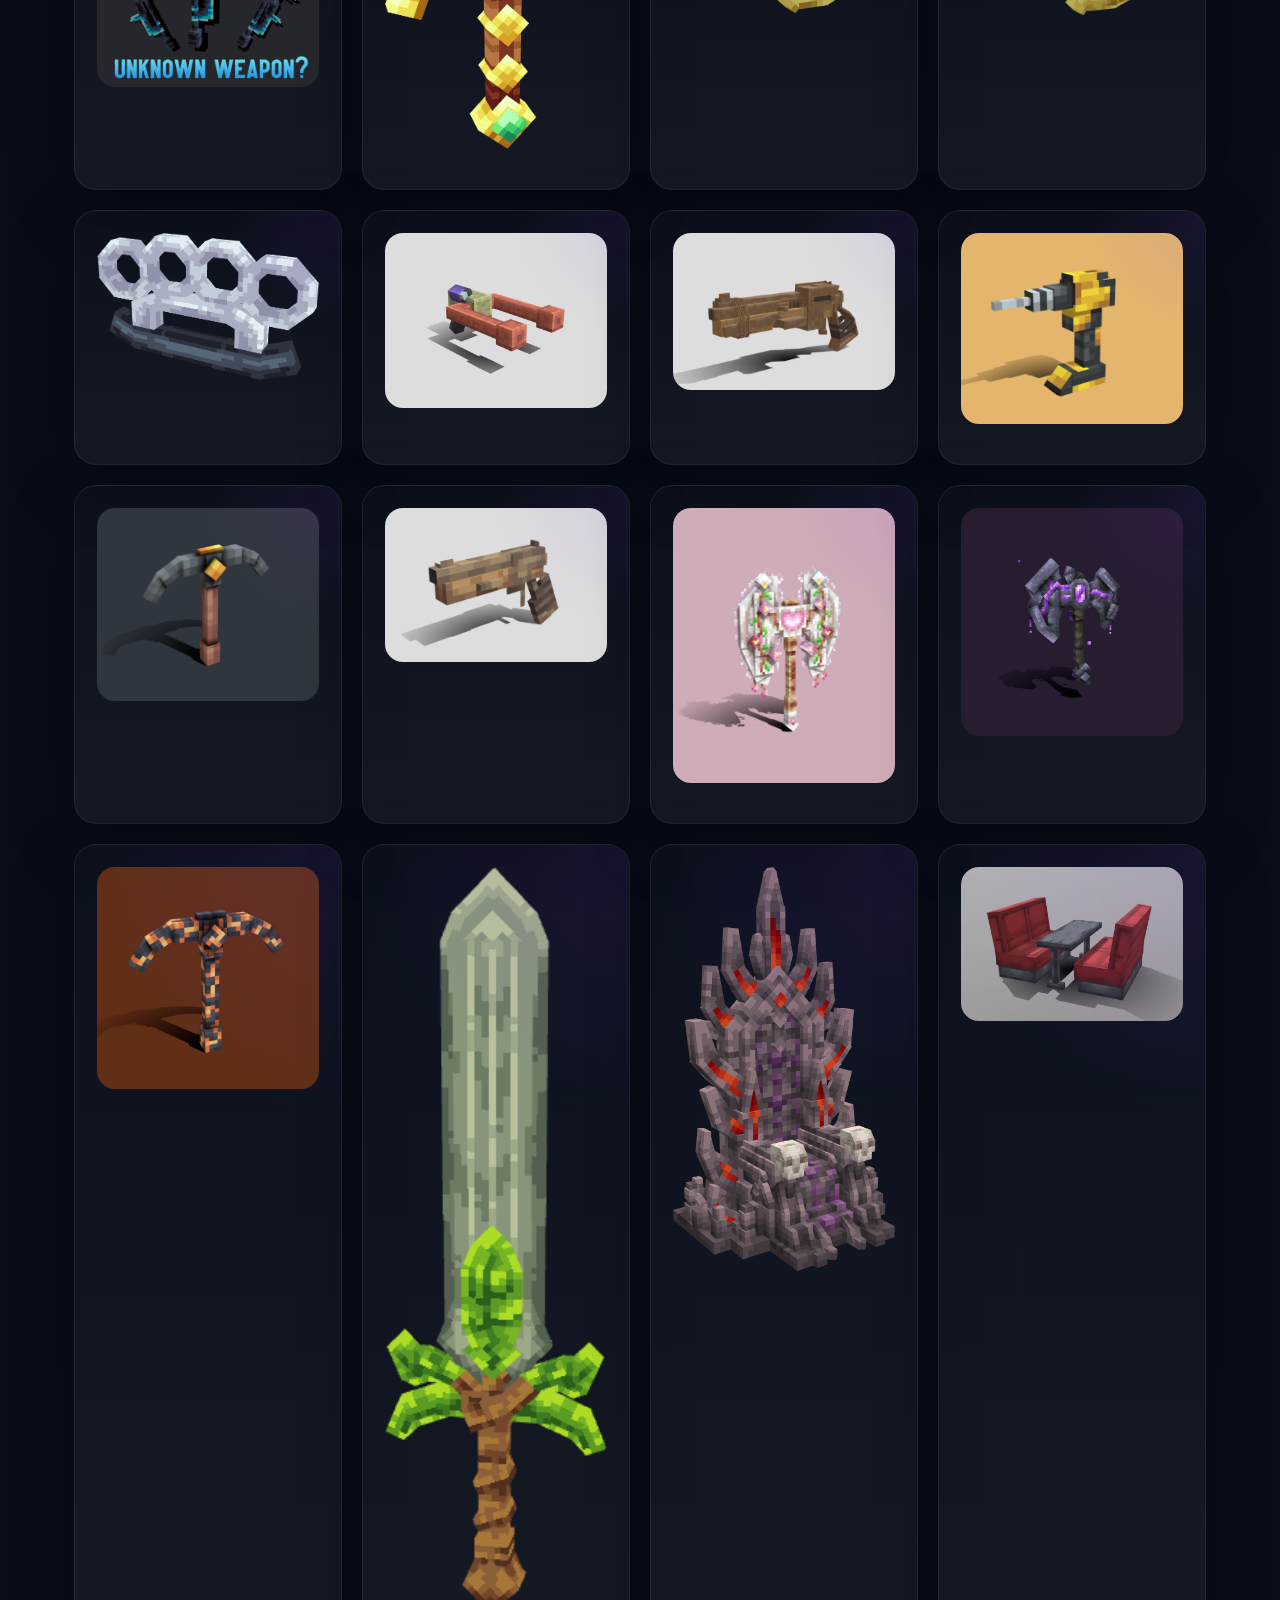
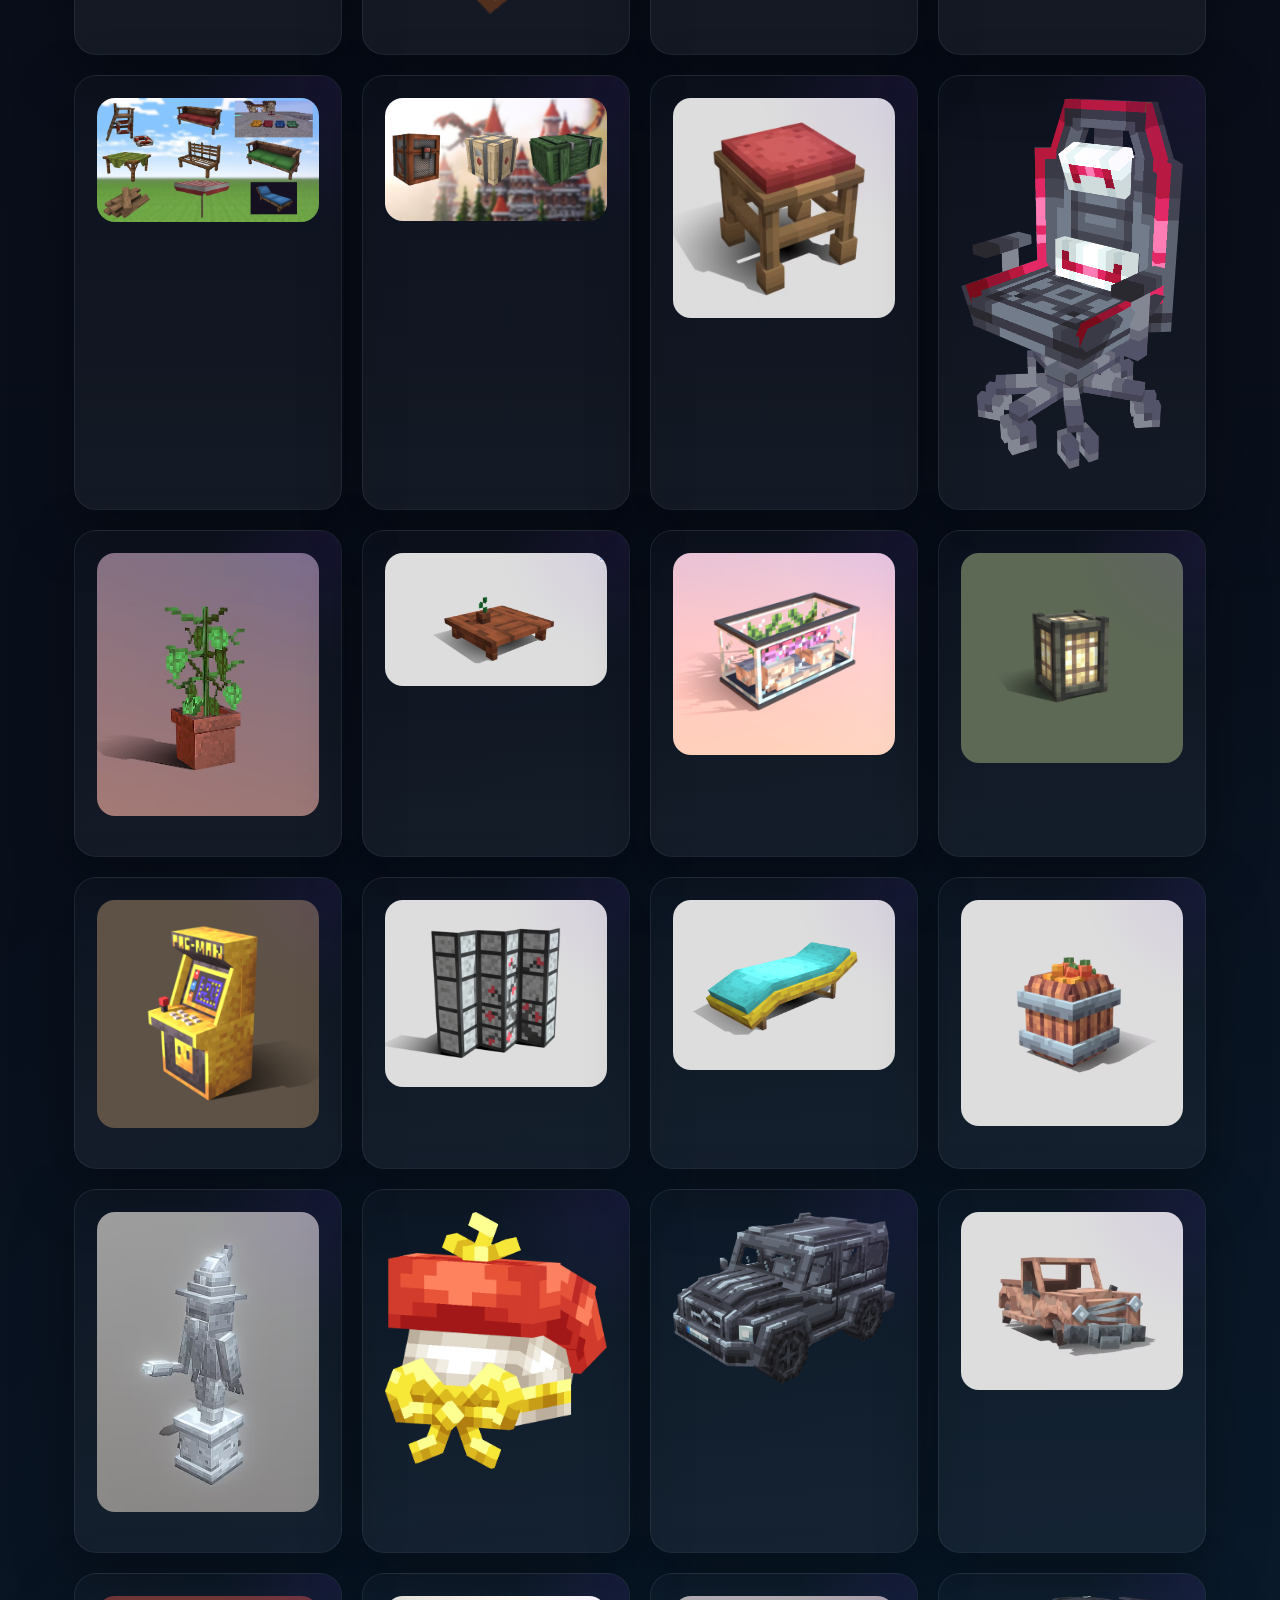
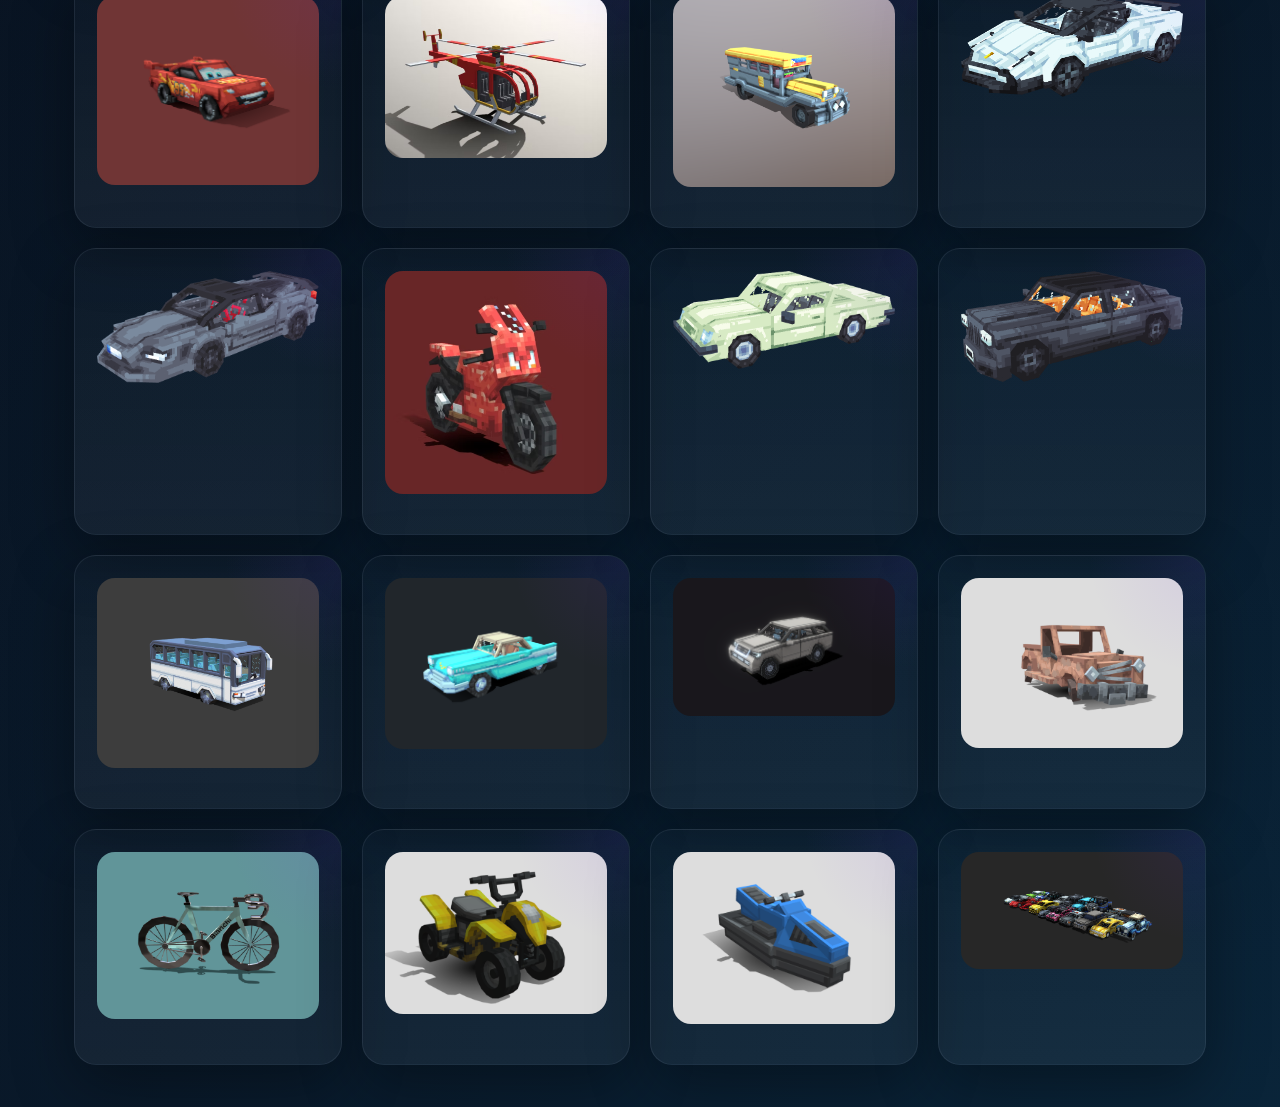
==== commit 211bb438: "Update index.html" ====
--- a/index.html
+++ b/index.html
@@ -72,6 +72,8 @@
             folder: "bb-model-images/entities/",
             description: "Mobs, Animals, Custom Mobs",
             files: [
+              "tailed_beast's.png",
+              "tailed_beast's_sf.png",
               "star_girl_model.png",
               "paradise_bird.png",
               "elite_model_v2.png",
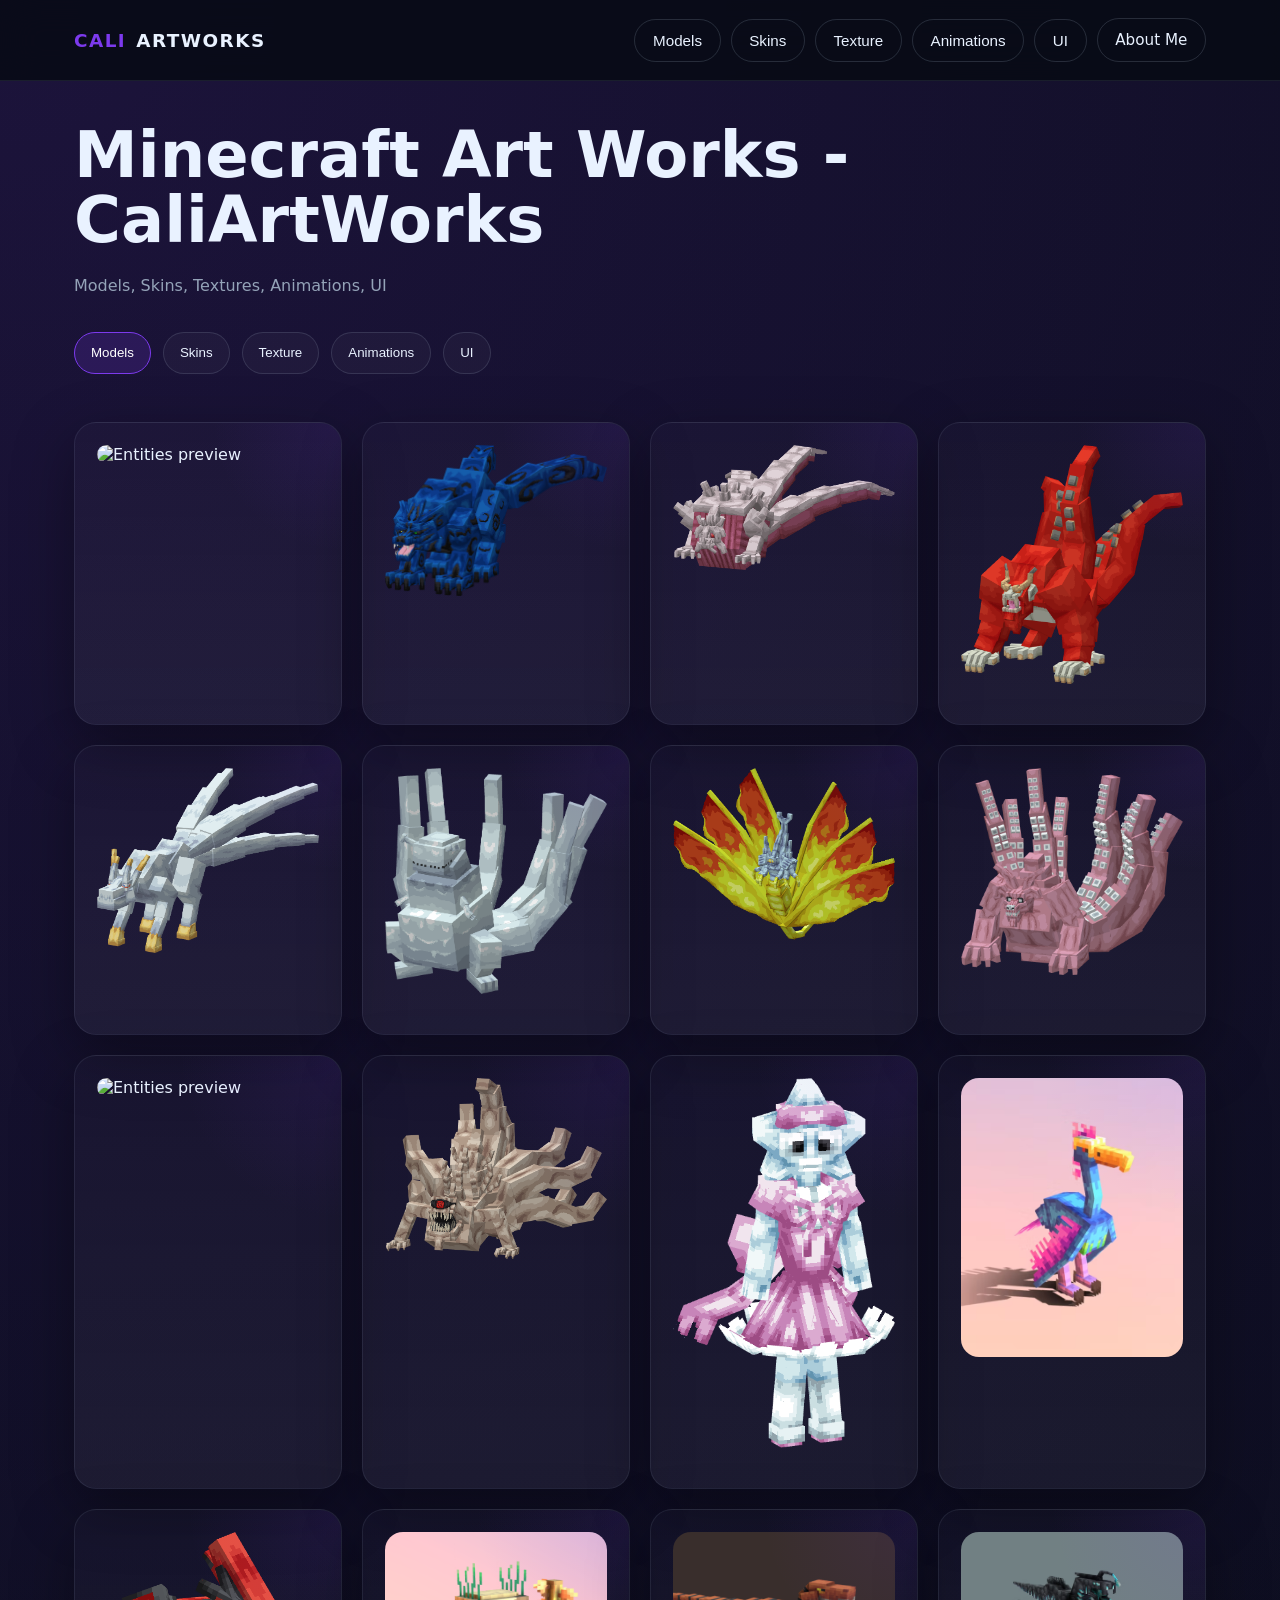
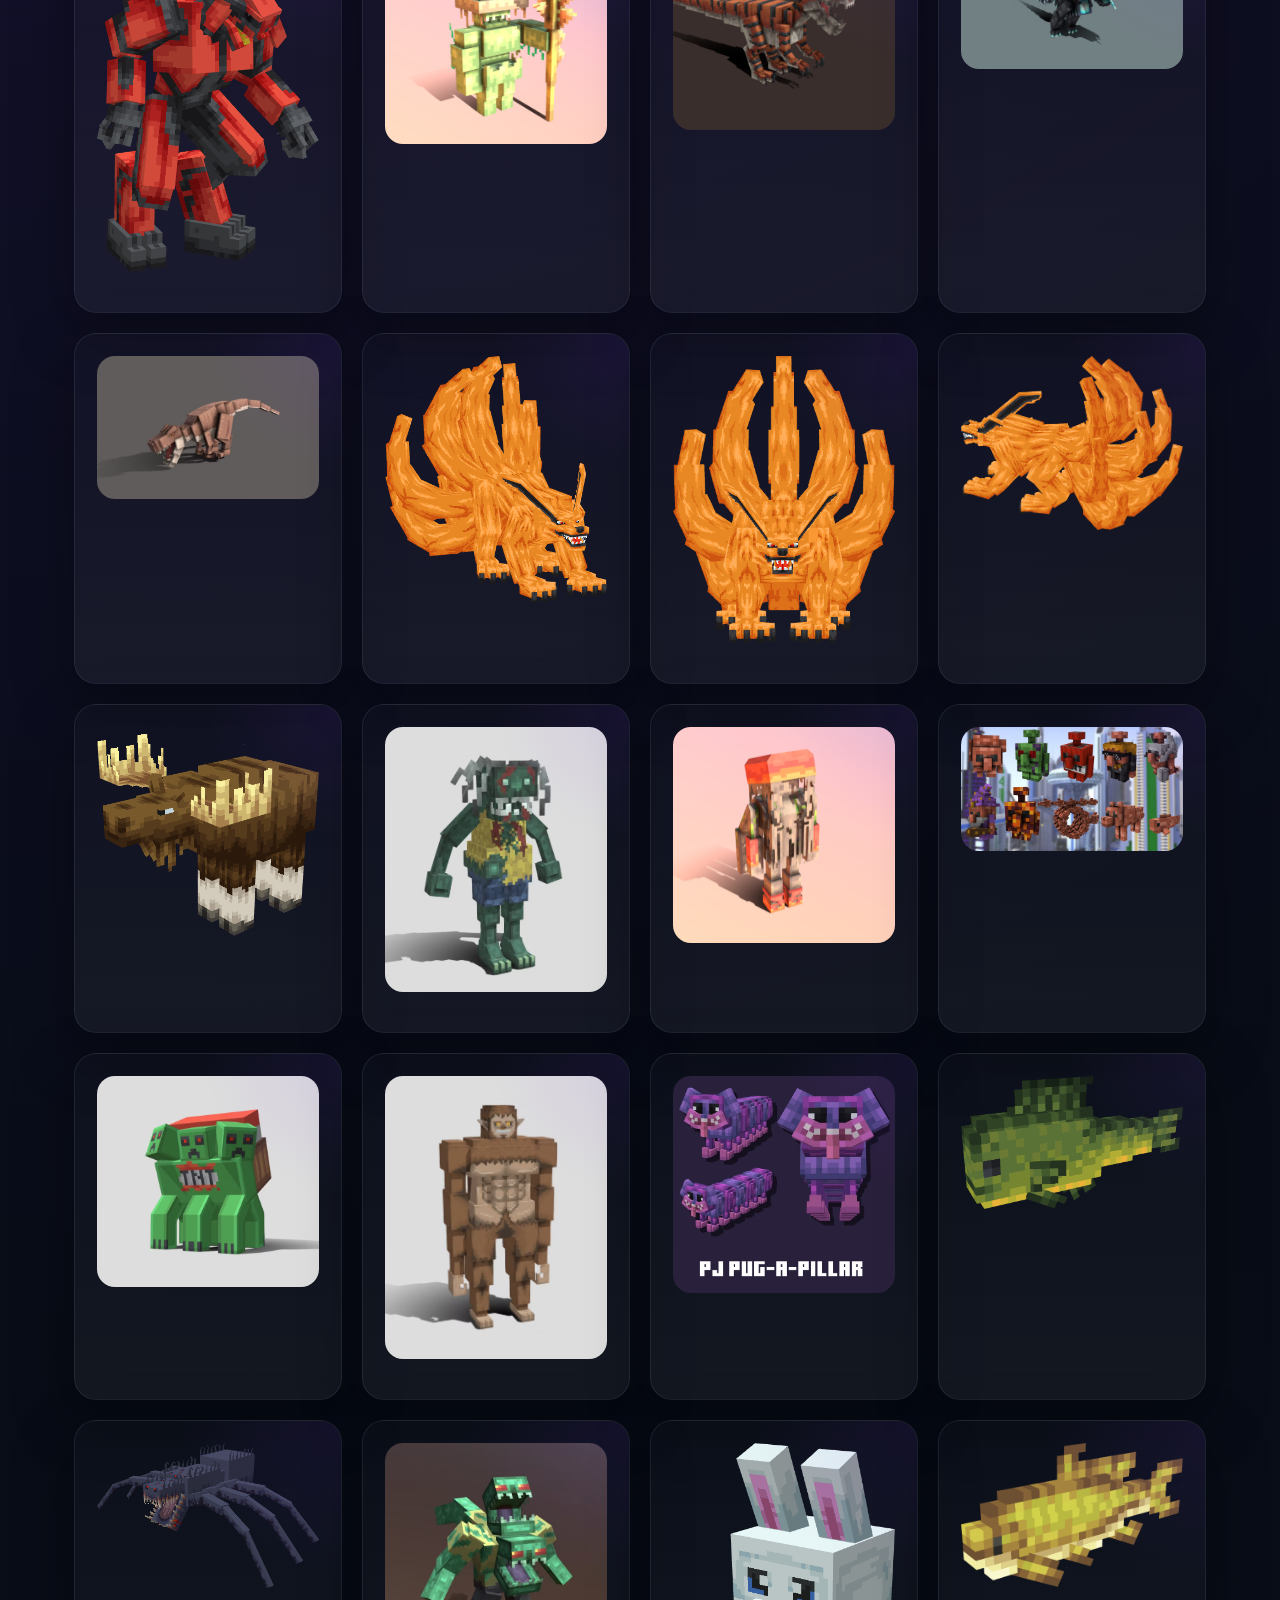
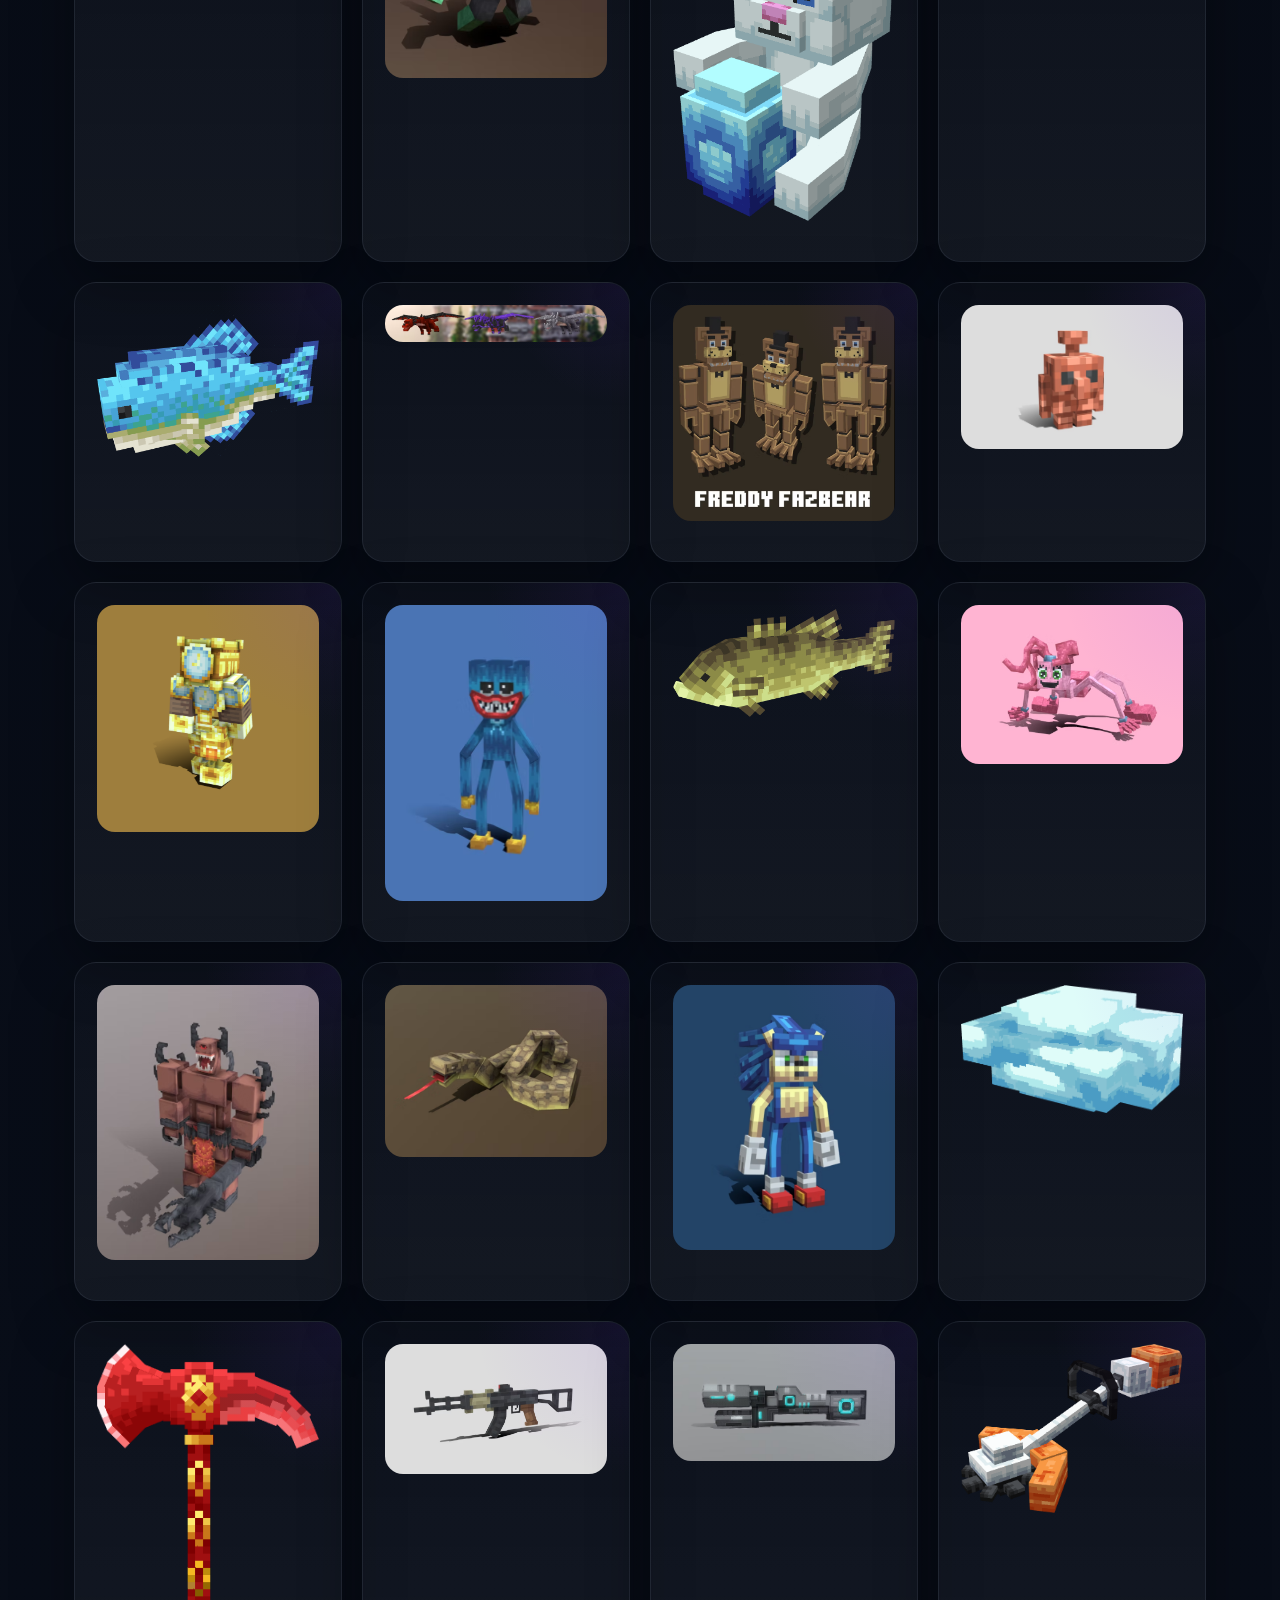
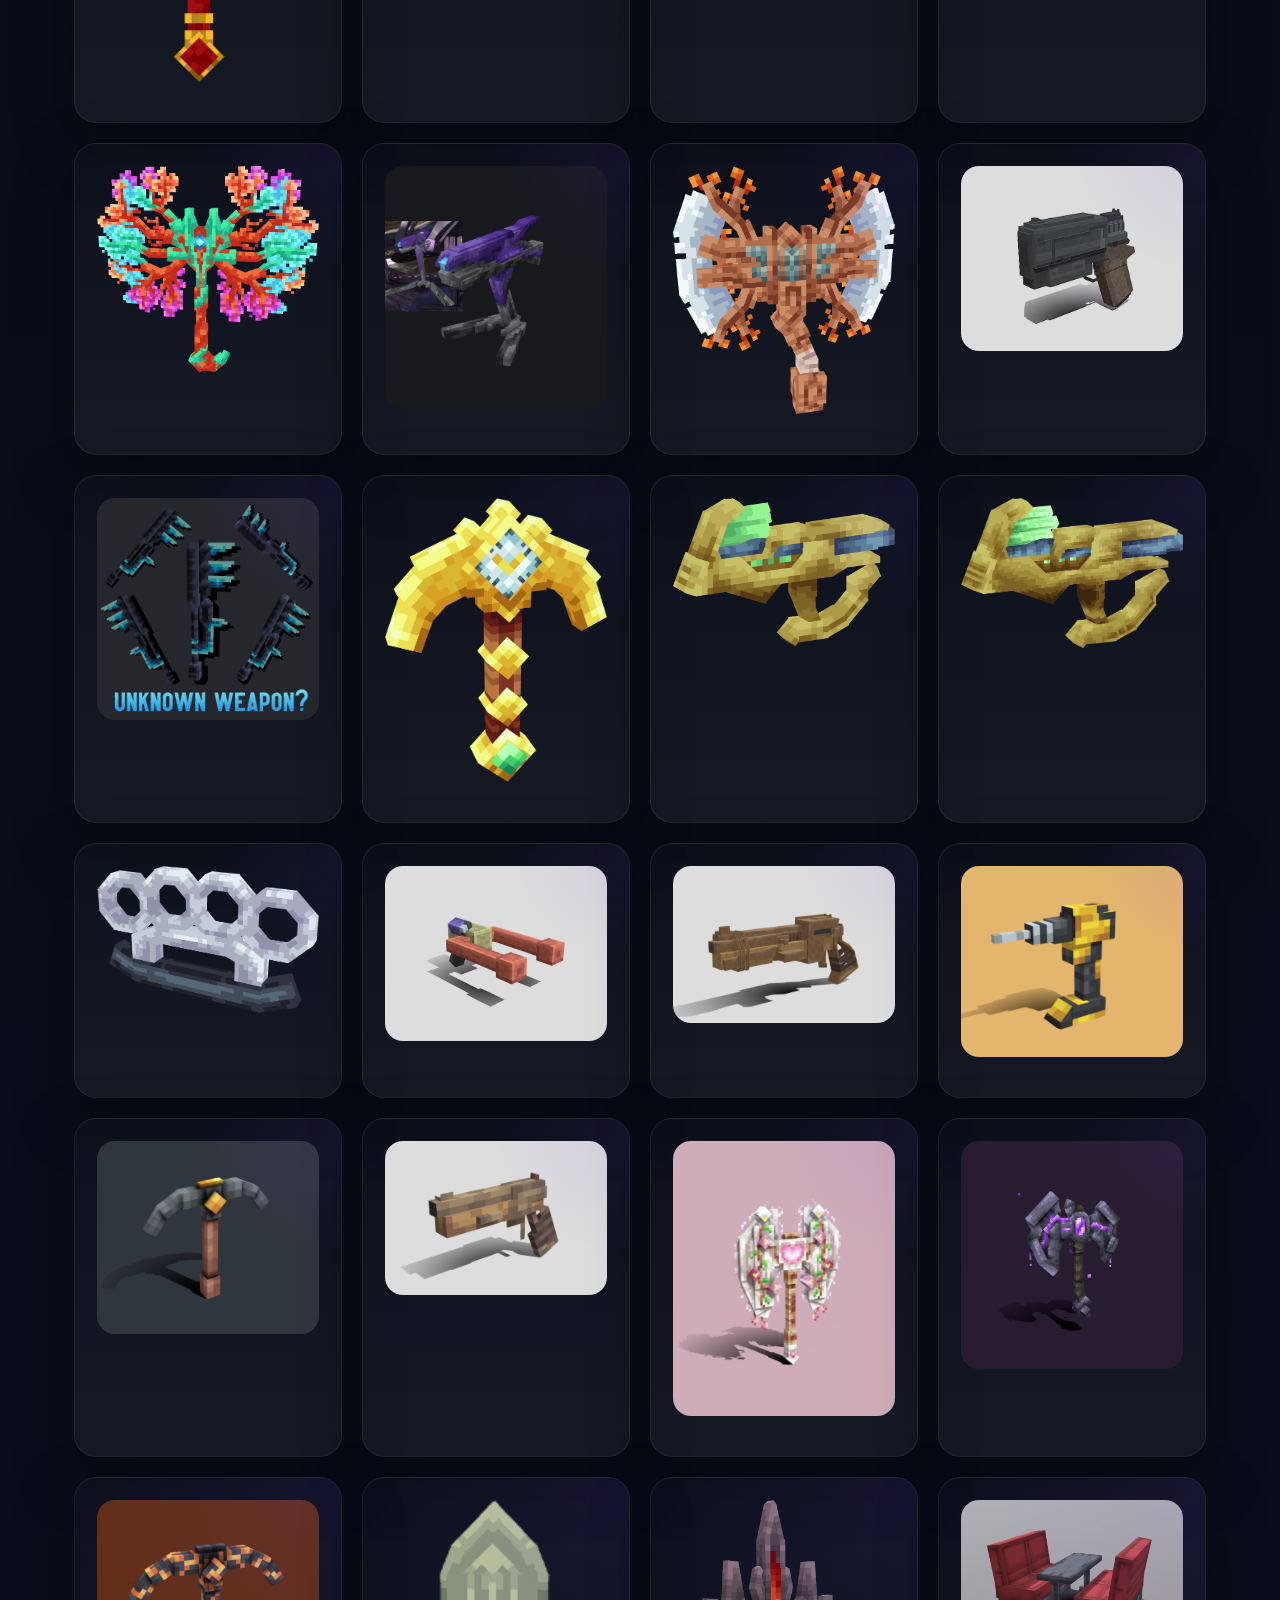
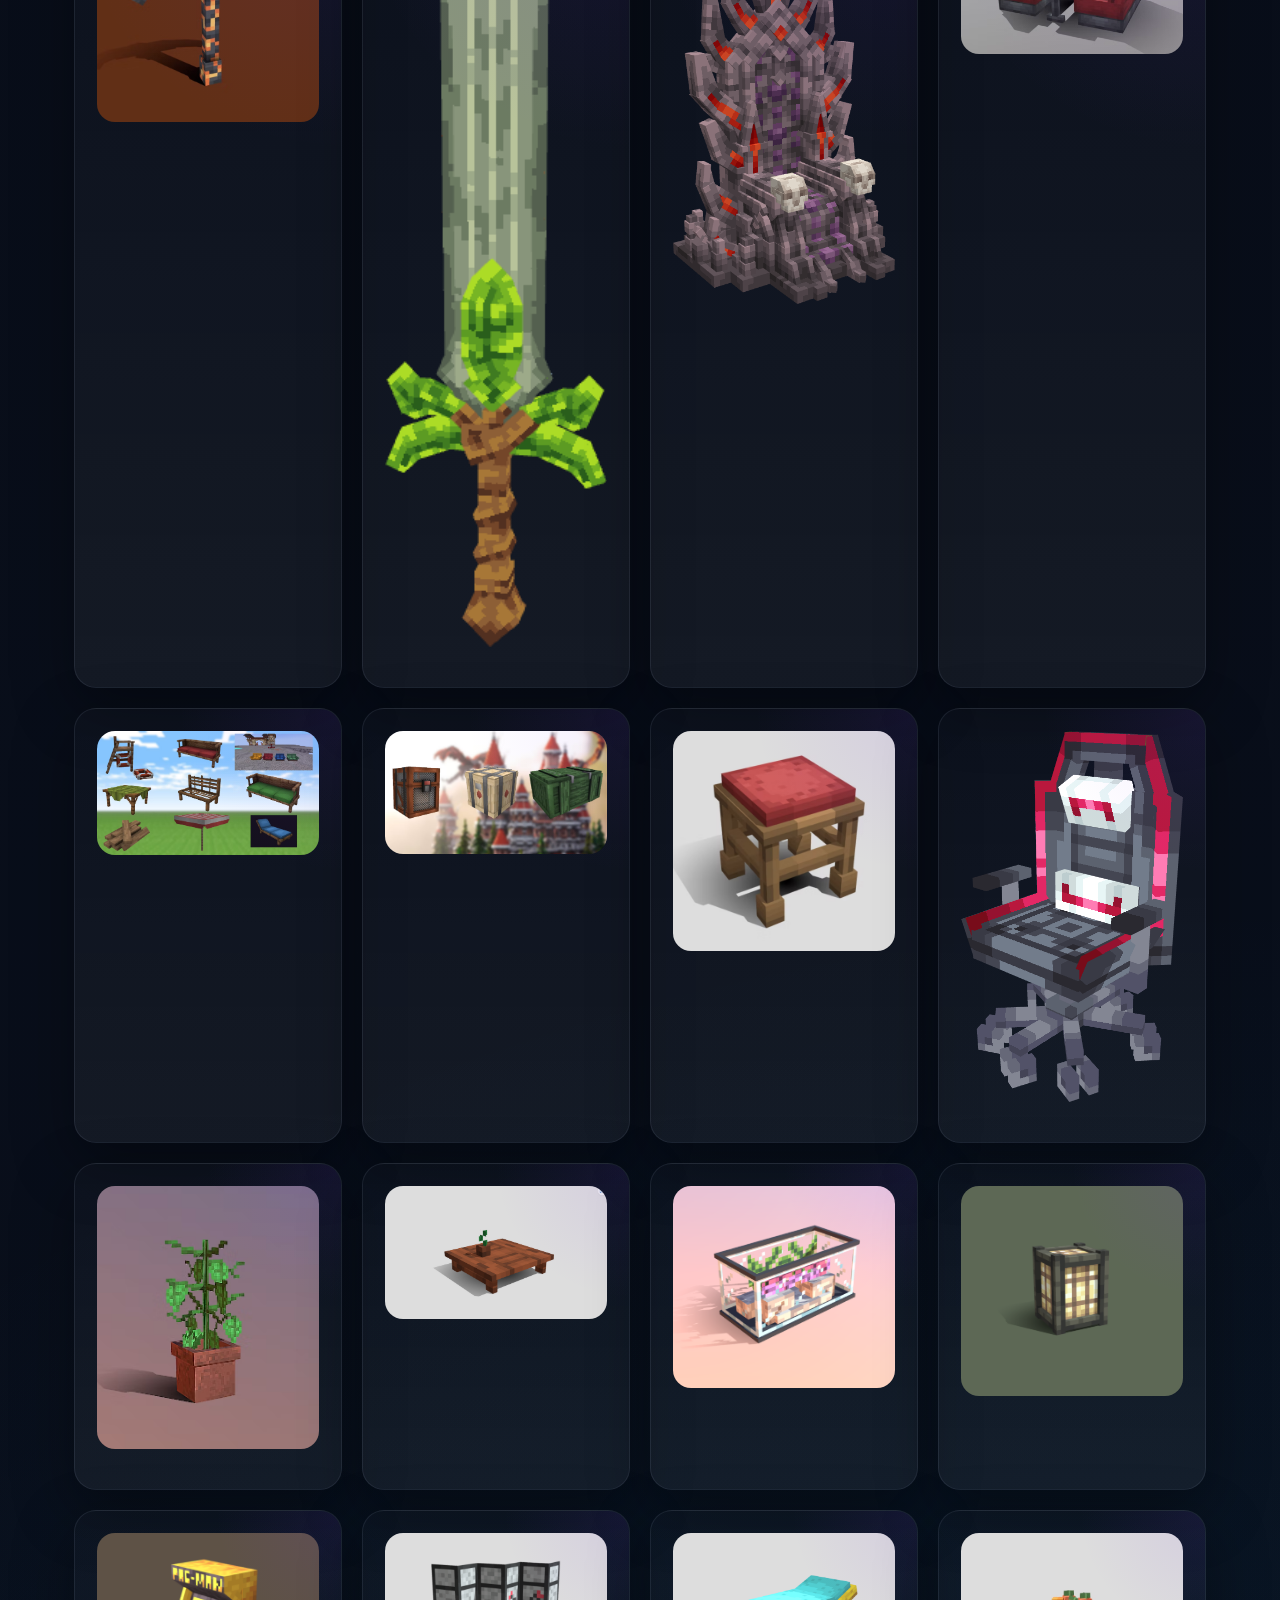
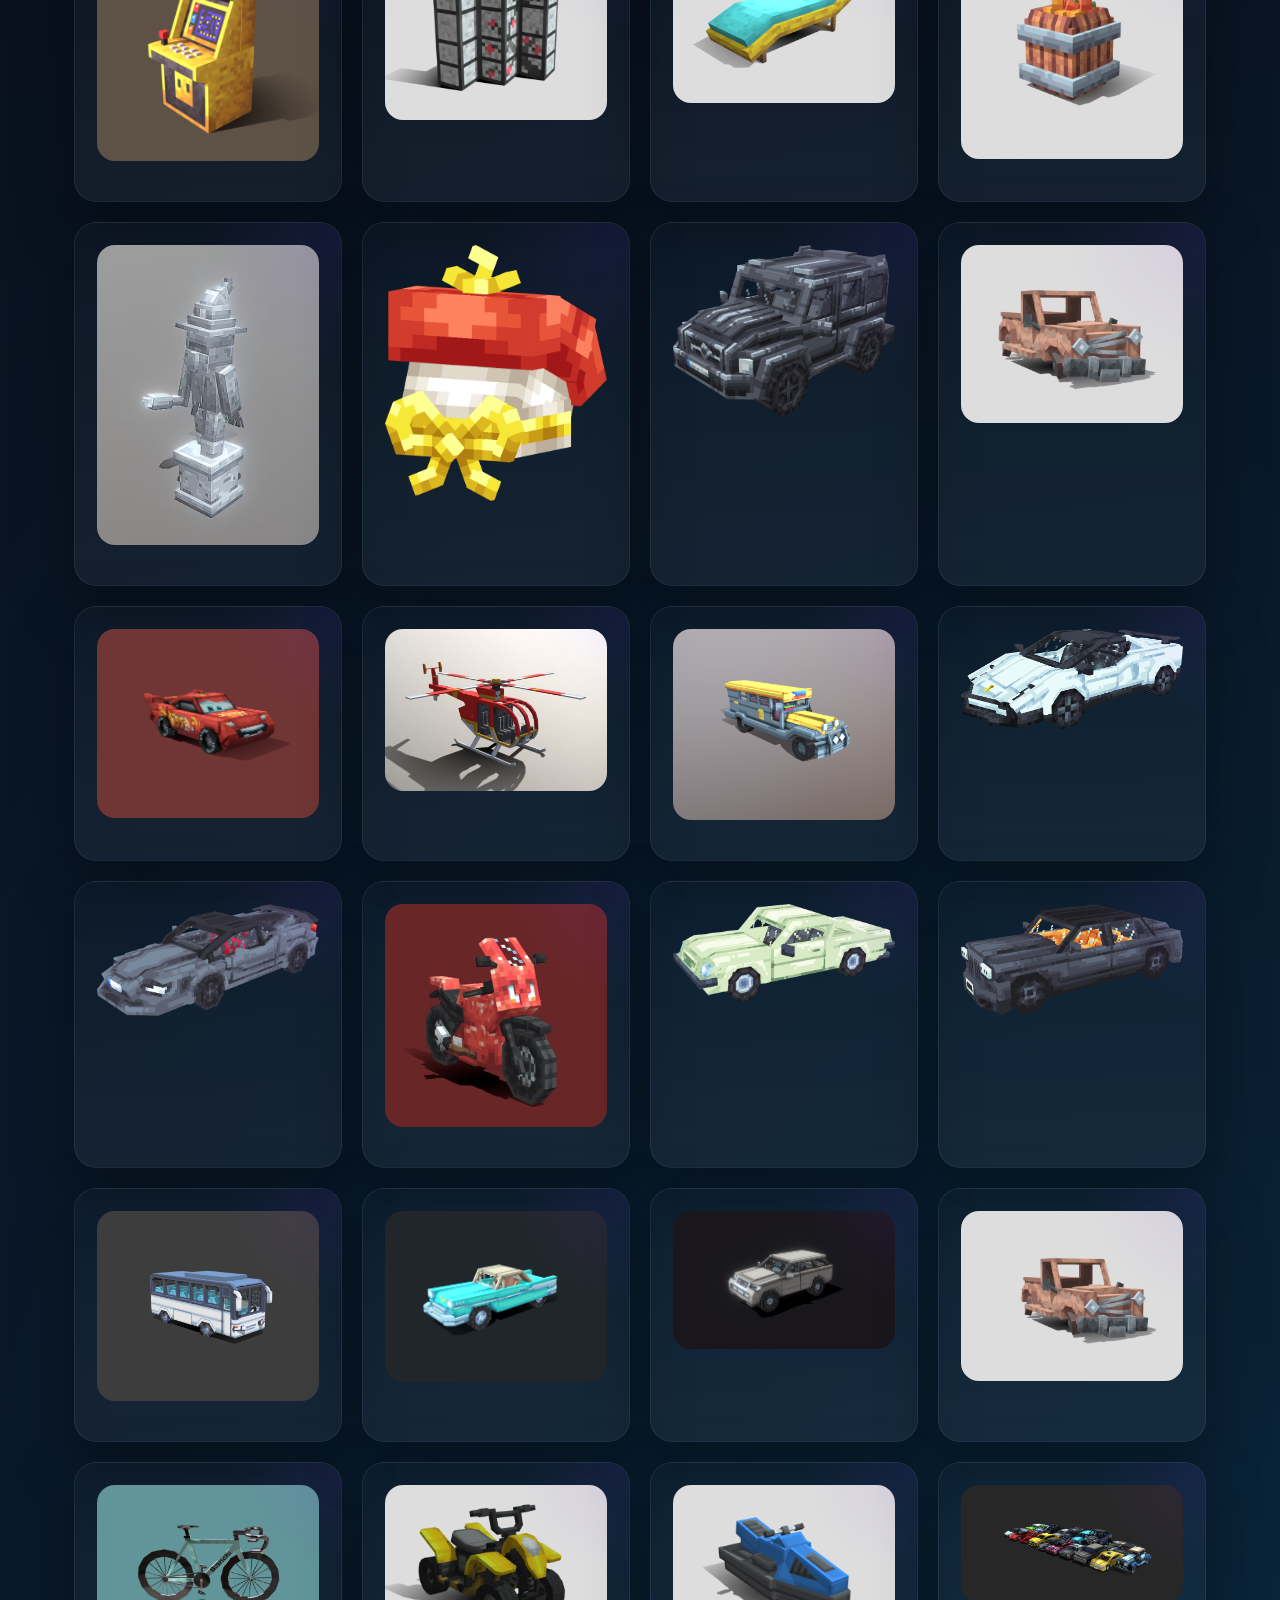
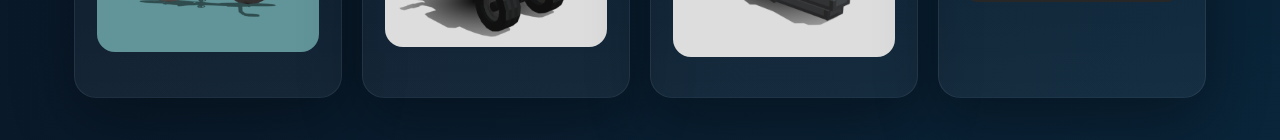
==== commit d7898ac2: "Added new lines of code in index" ====
--- a/index.html
+++ b/index.html
@@ -72,8 +72,16 @@
             folder: "bb-model-images/entities/",
             description: "Mobs, Animals, Custom Mobs",
             files: [
-              "tailed_beast's.png",
-              "tailed_beast's_sf.png",
+              "1_tails.pnh",
+              "2_tails.png",
+              "3_tails.png",
+              "4_tails.png",
+              "5_tails.png",
+              "6_tails.png",
+              "7_tails.png",
+              "8_tails.png",
+              "9_tails.png",
+              "10_tails.png",
               "star_girl_model.png",
               "paradise_bird.png",
               "elite_model_v2.png",
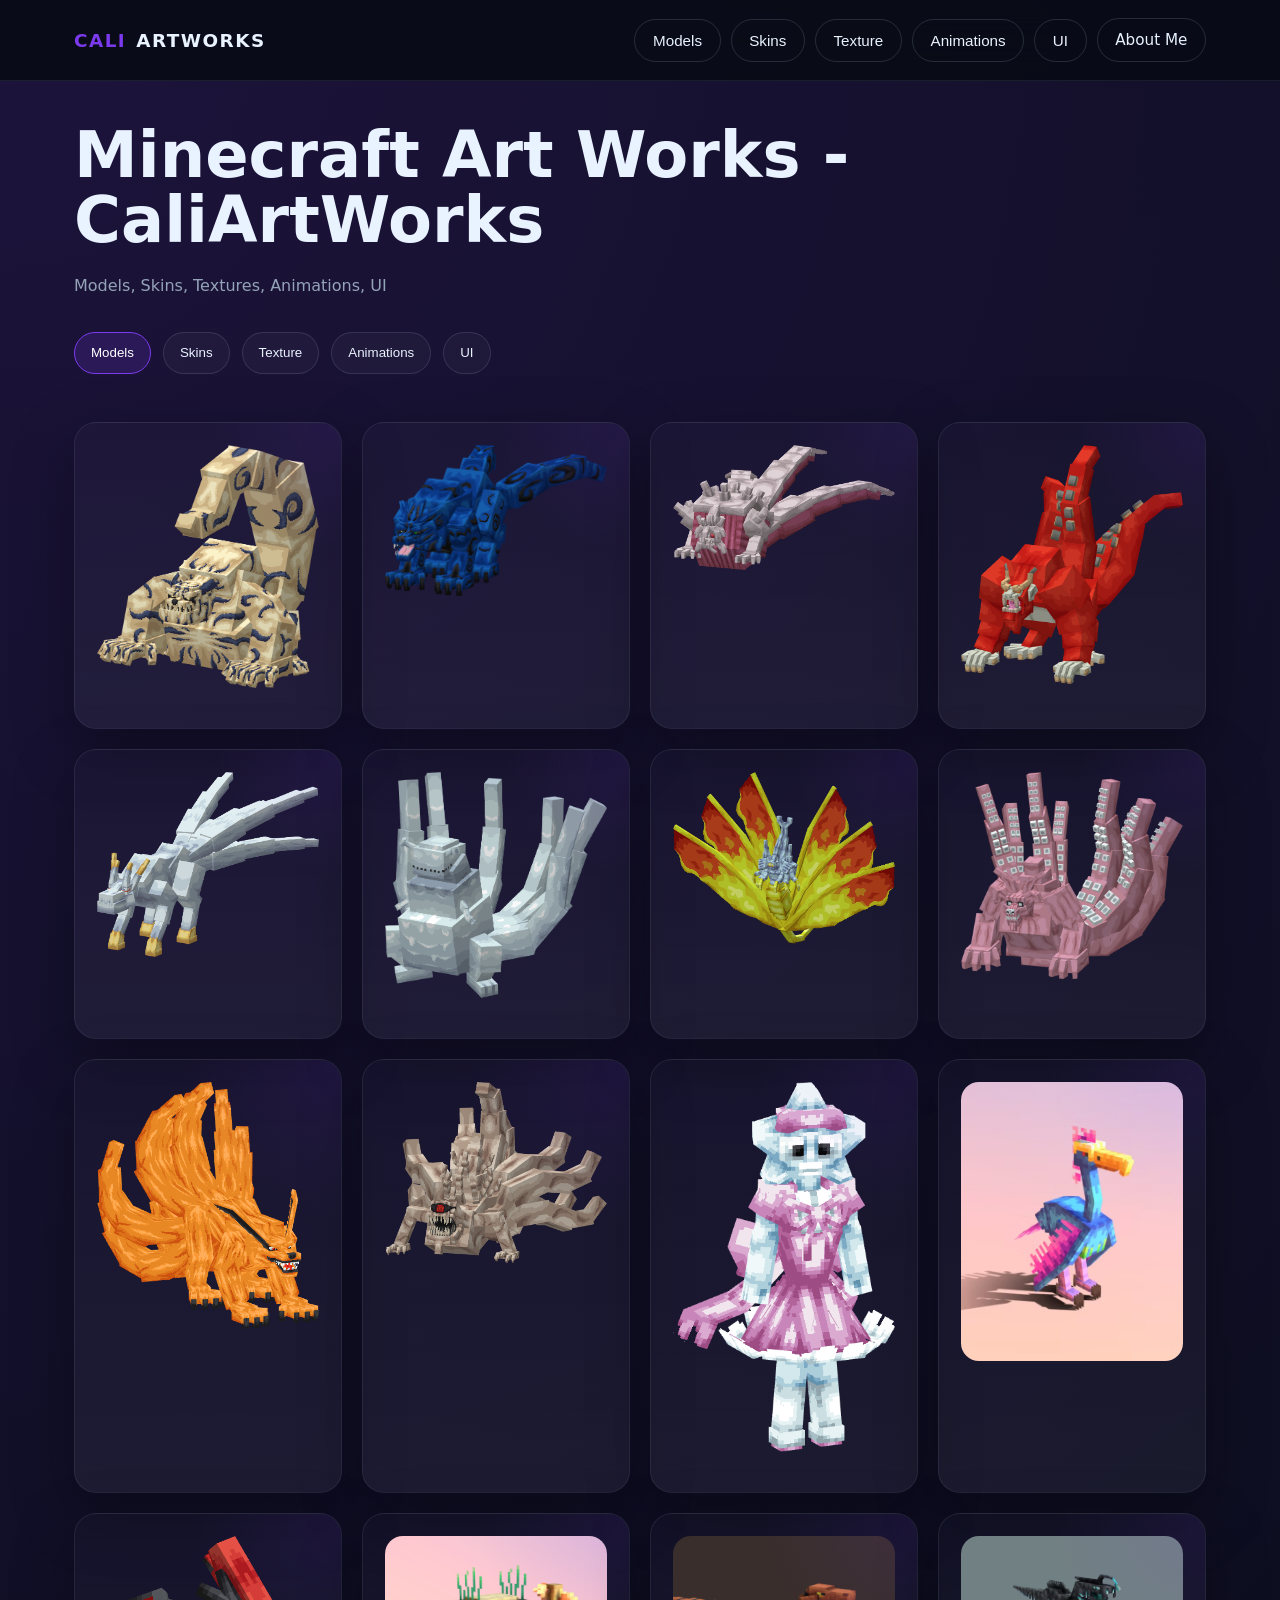
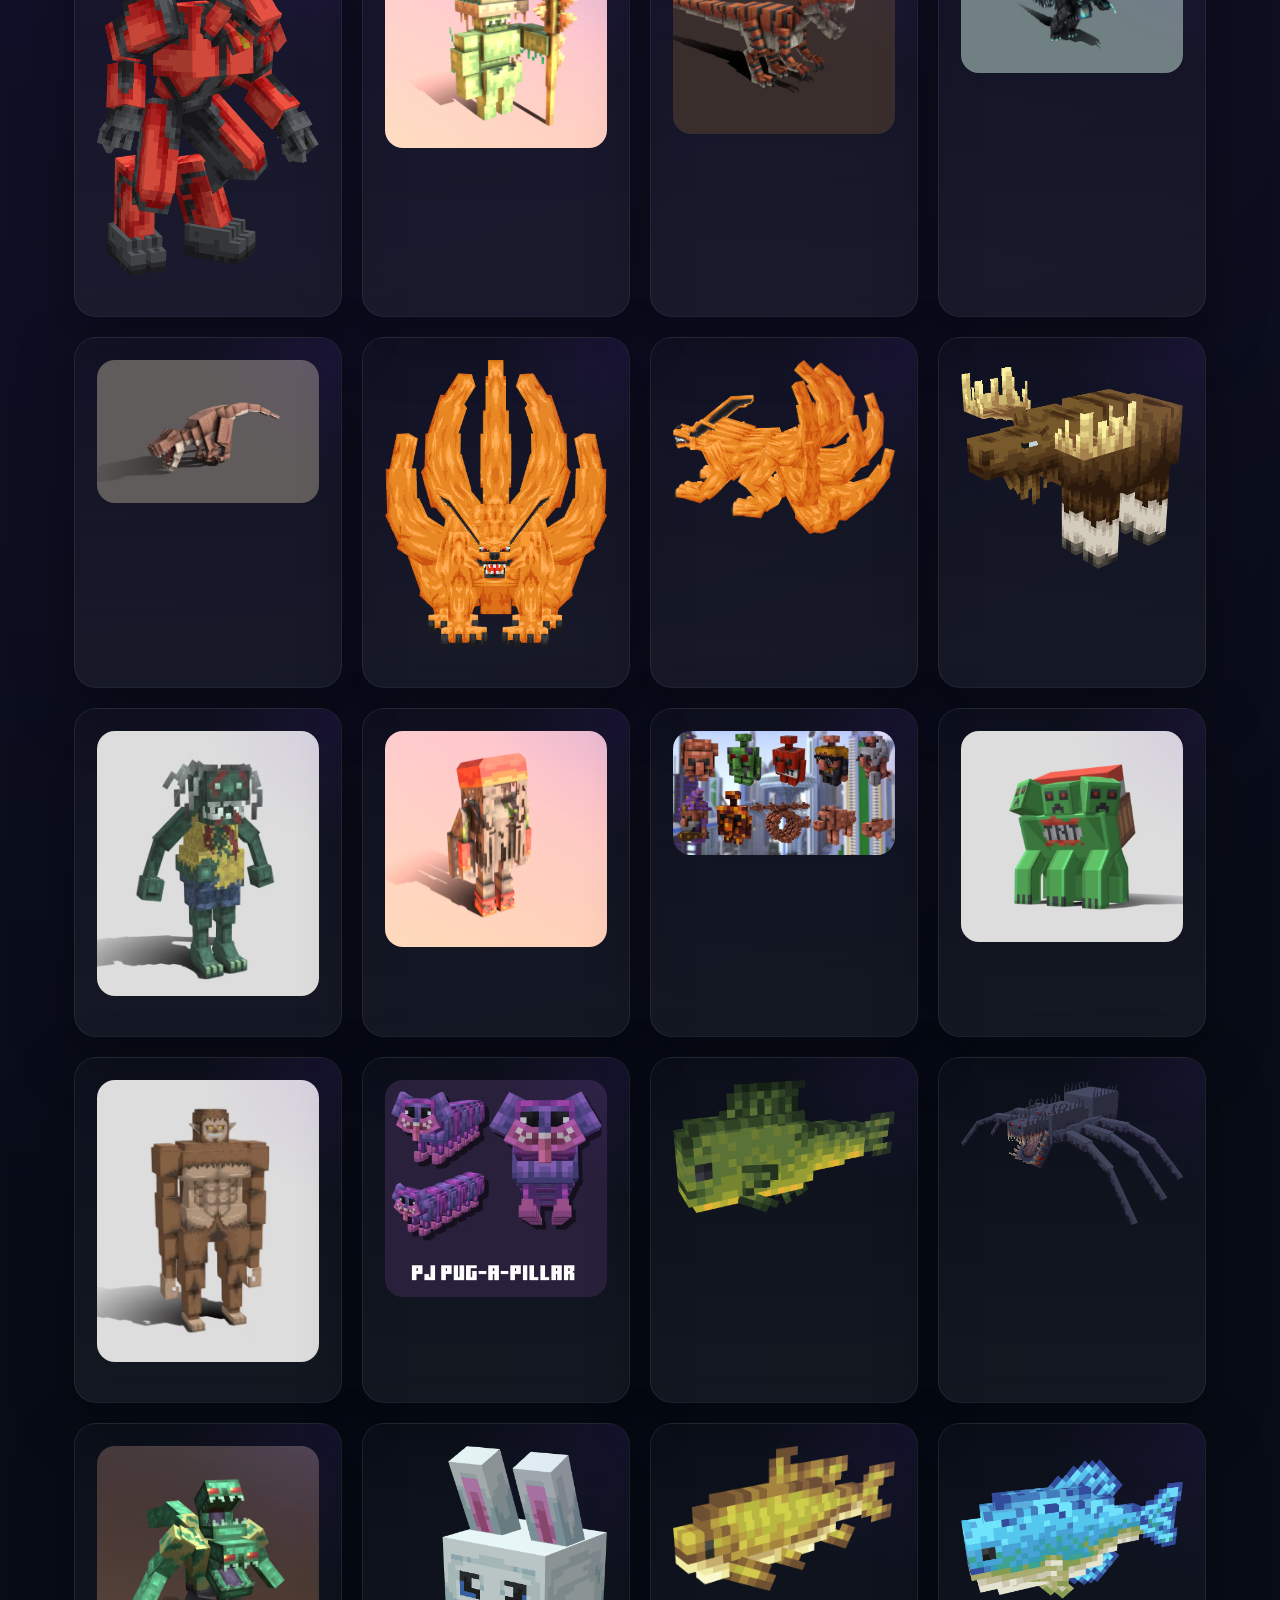
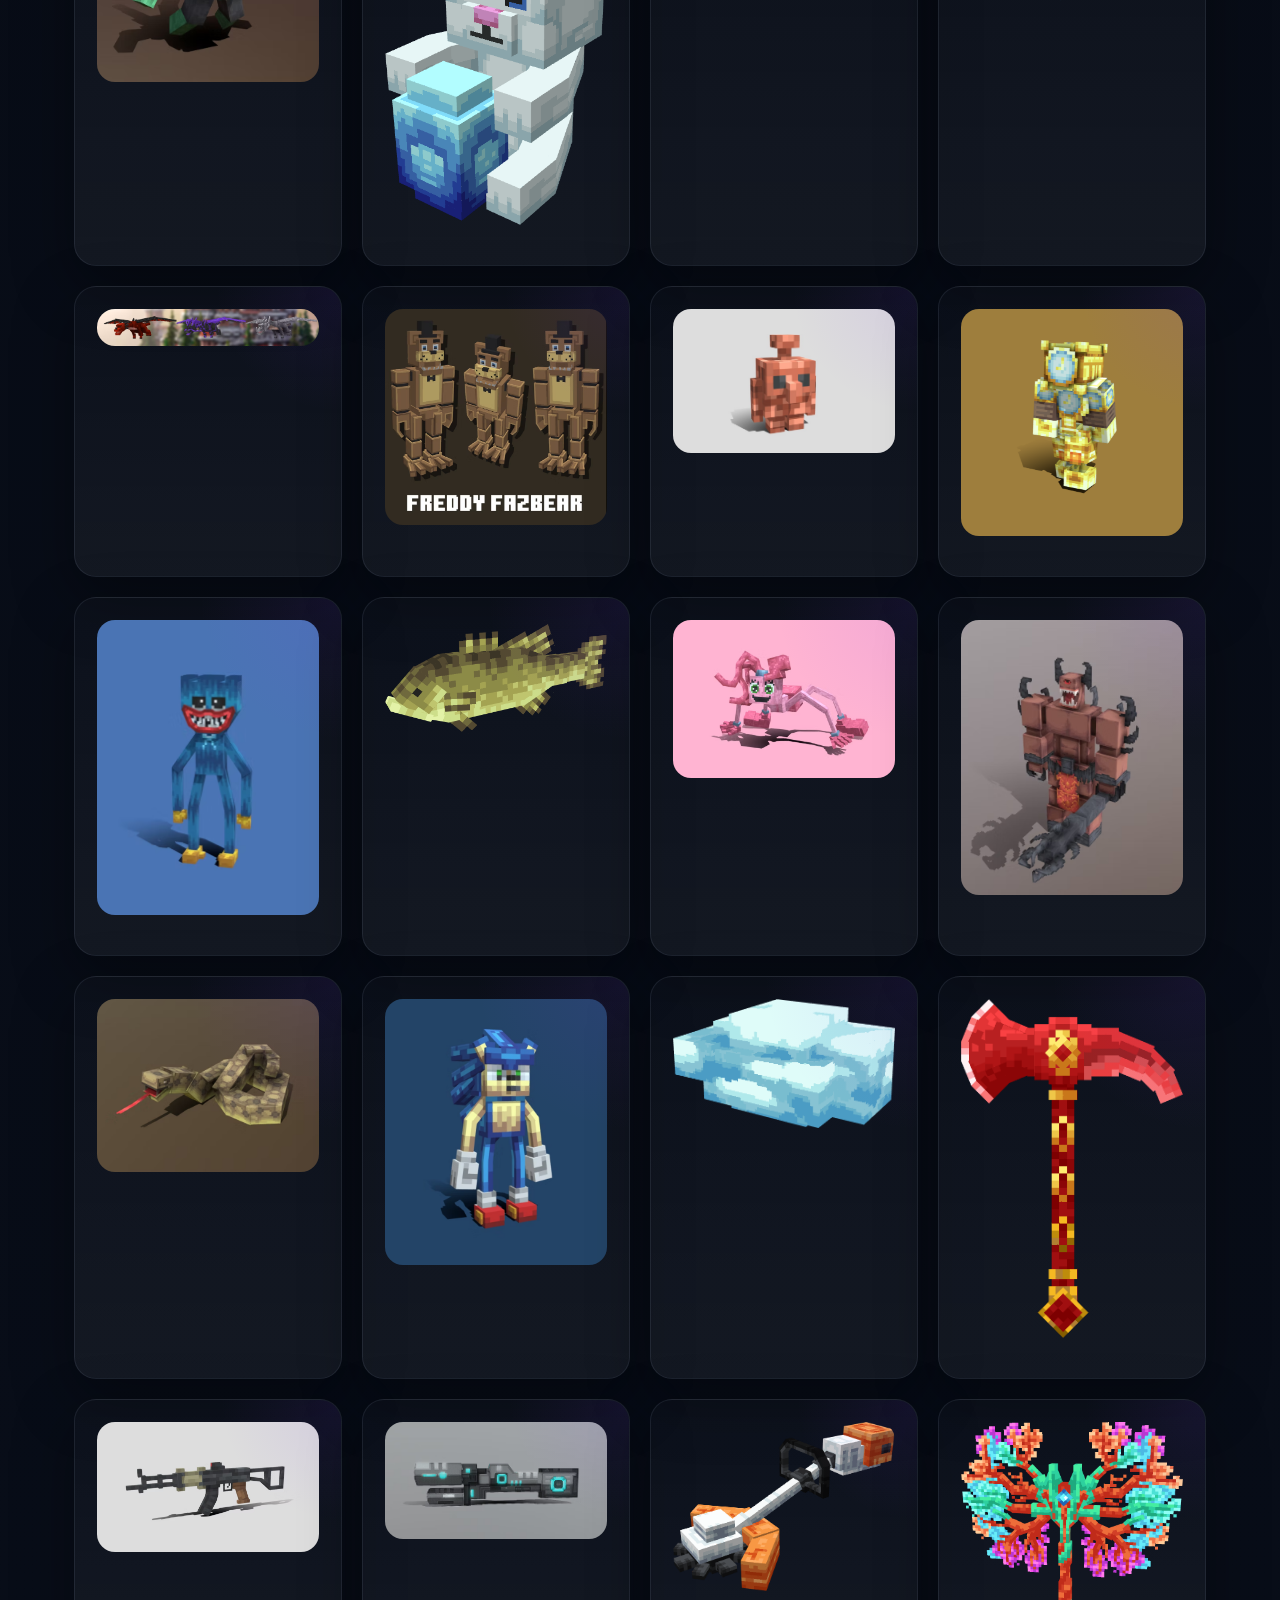
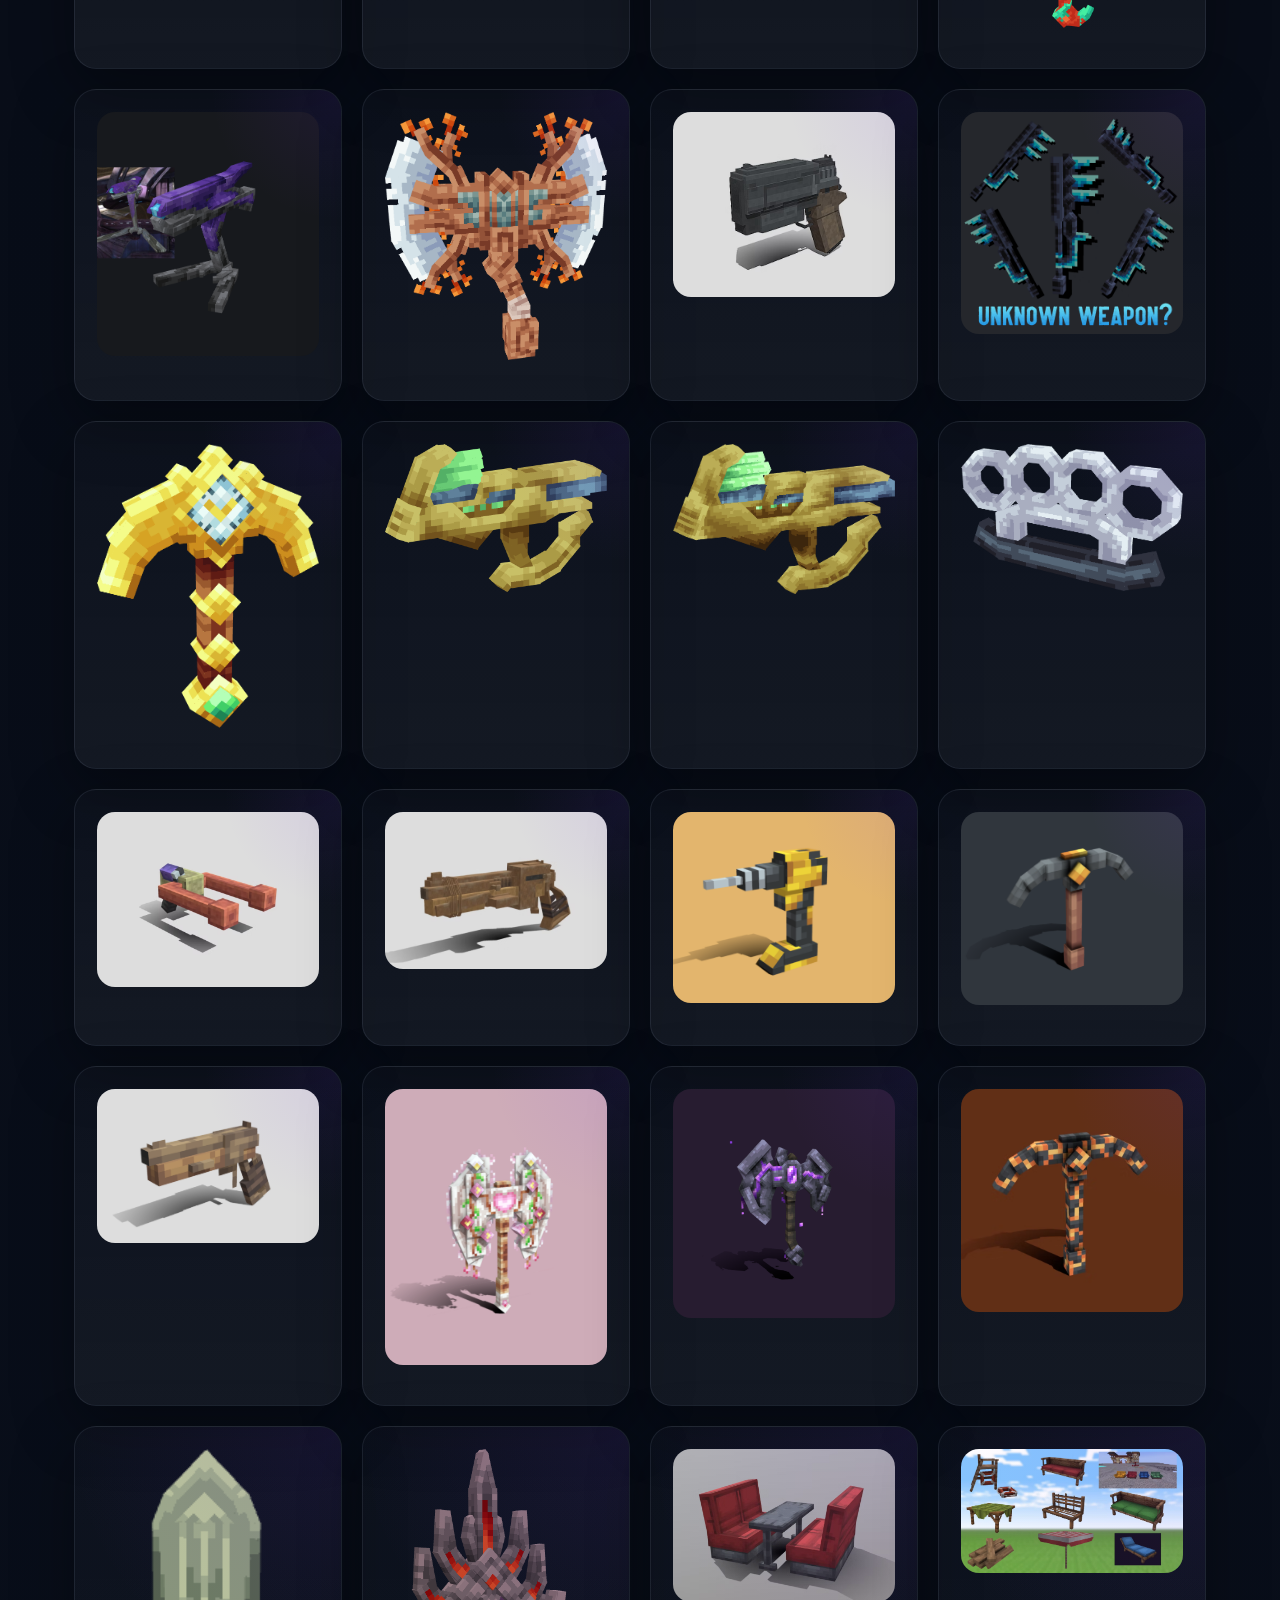
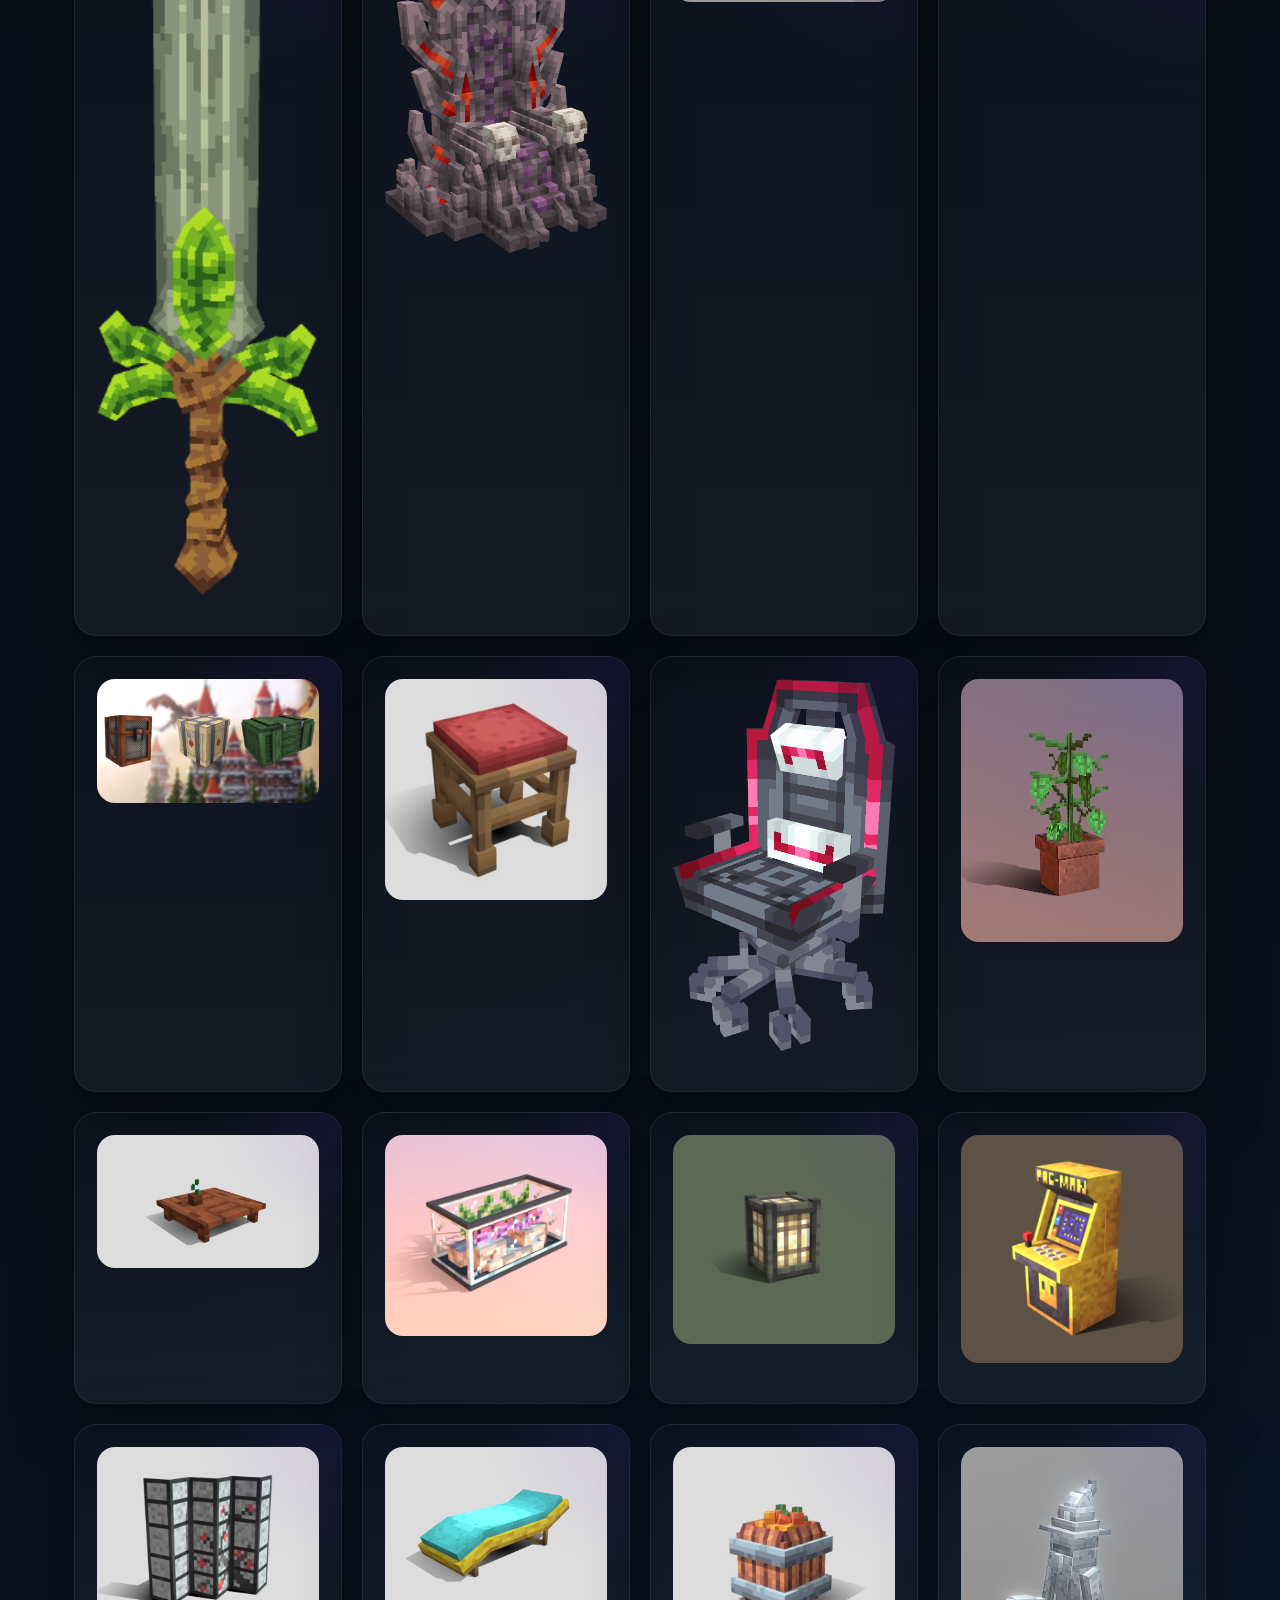
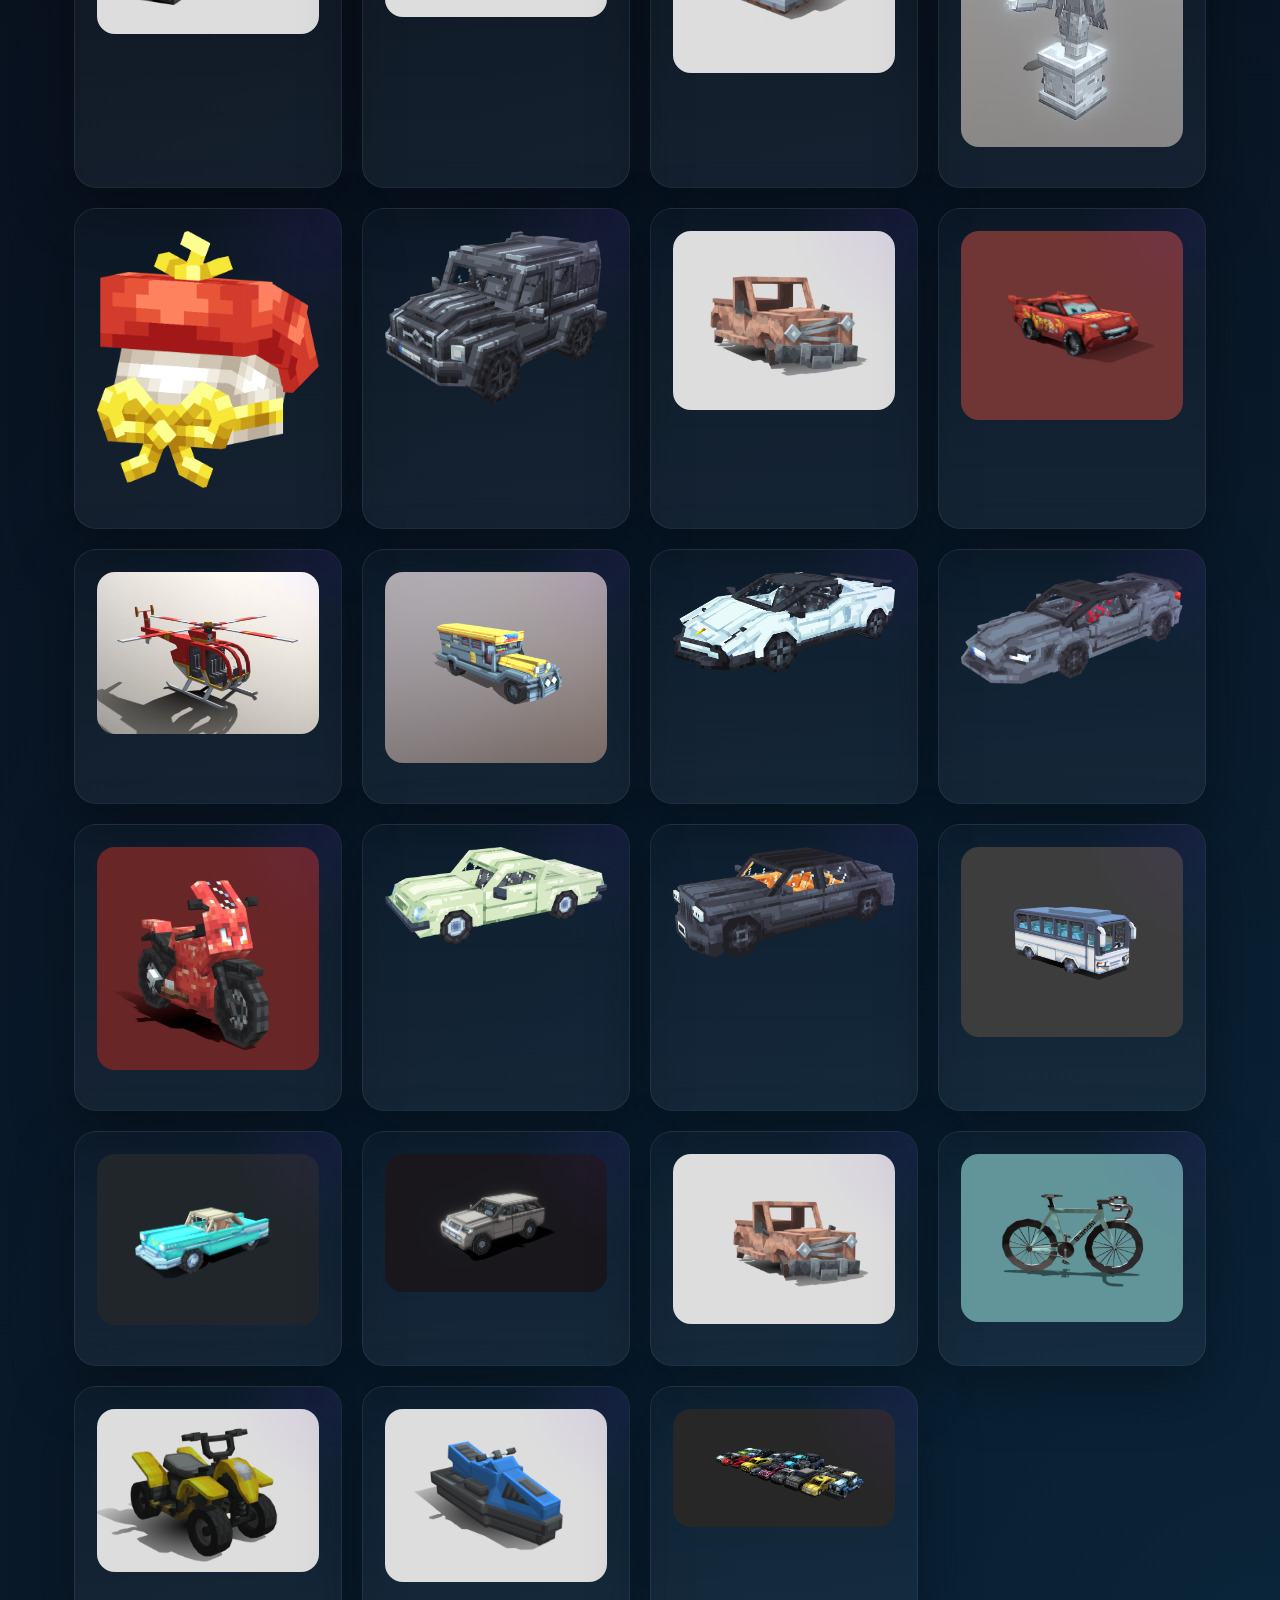
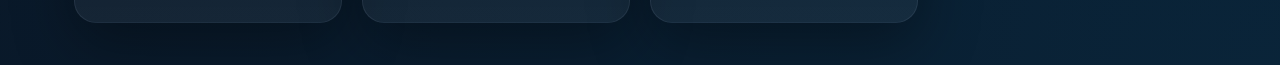
==== commit 4fd776c6: "Update index.html" ====
--- a/index.html
+++ b/index.html
@@ -72,7 +72,7 @@
             folder: "bb-model-images/entities/",
             description: "Mobs, Animals, Custom Mobs",
             files: [
-              "1_tails.pnh",
+              "1_tails.png",
               "2_tails.png",
               "3_tails.png",
               "4_tails.png",
@@ -80,7 +80,7 @@
               "6_tails.png",
               "7_tails.png",
               "8_tails.png",
-              "9_tails.png",
+              "Kurama Model image.png",
               "10_tails.png",
               "star_girl_model.png",
               "paradise_bird.png",
@@ -89,7 +89,6 @@
               "Screenshot 2024-10-21 102900.png",
               "seamonster.png",
               "dino.png",
-              "Kurama Model image.png",
               "Kurama Model image 2.png",
               "Kurama Model image 3.png",
               "moose_model.png",
